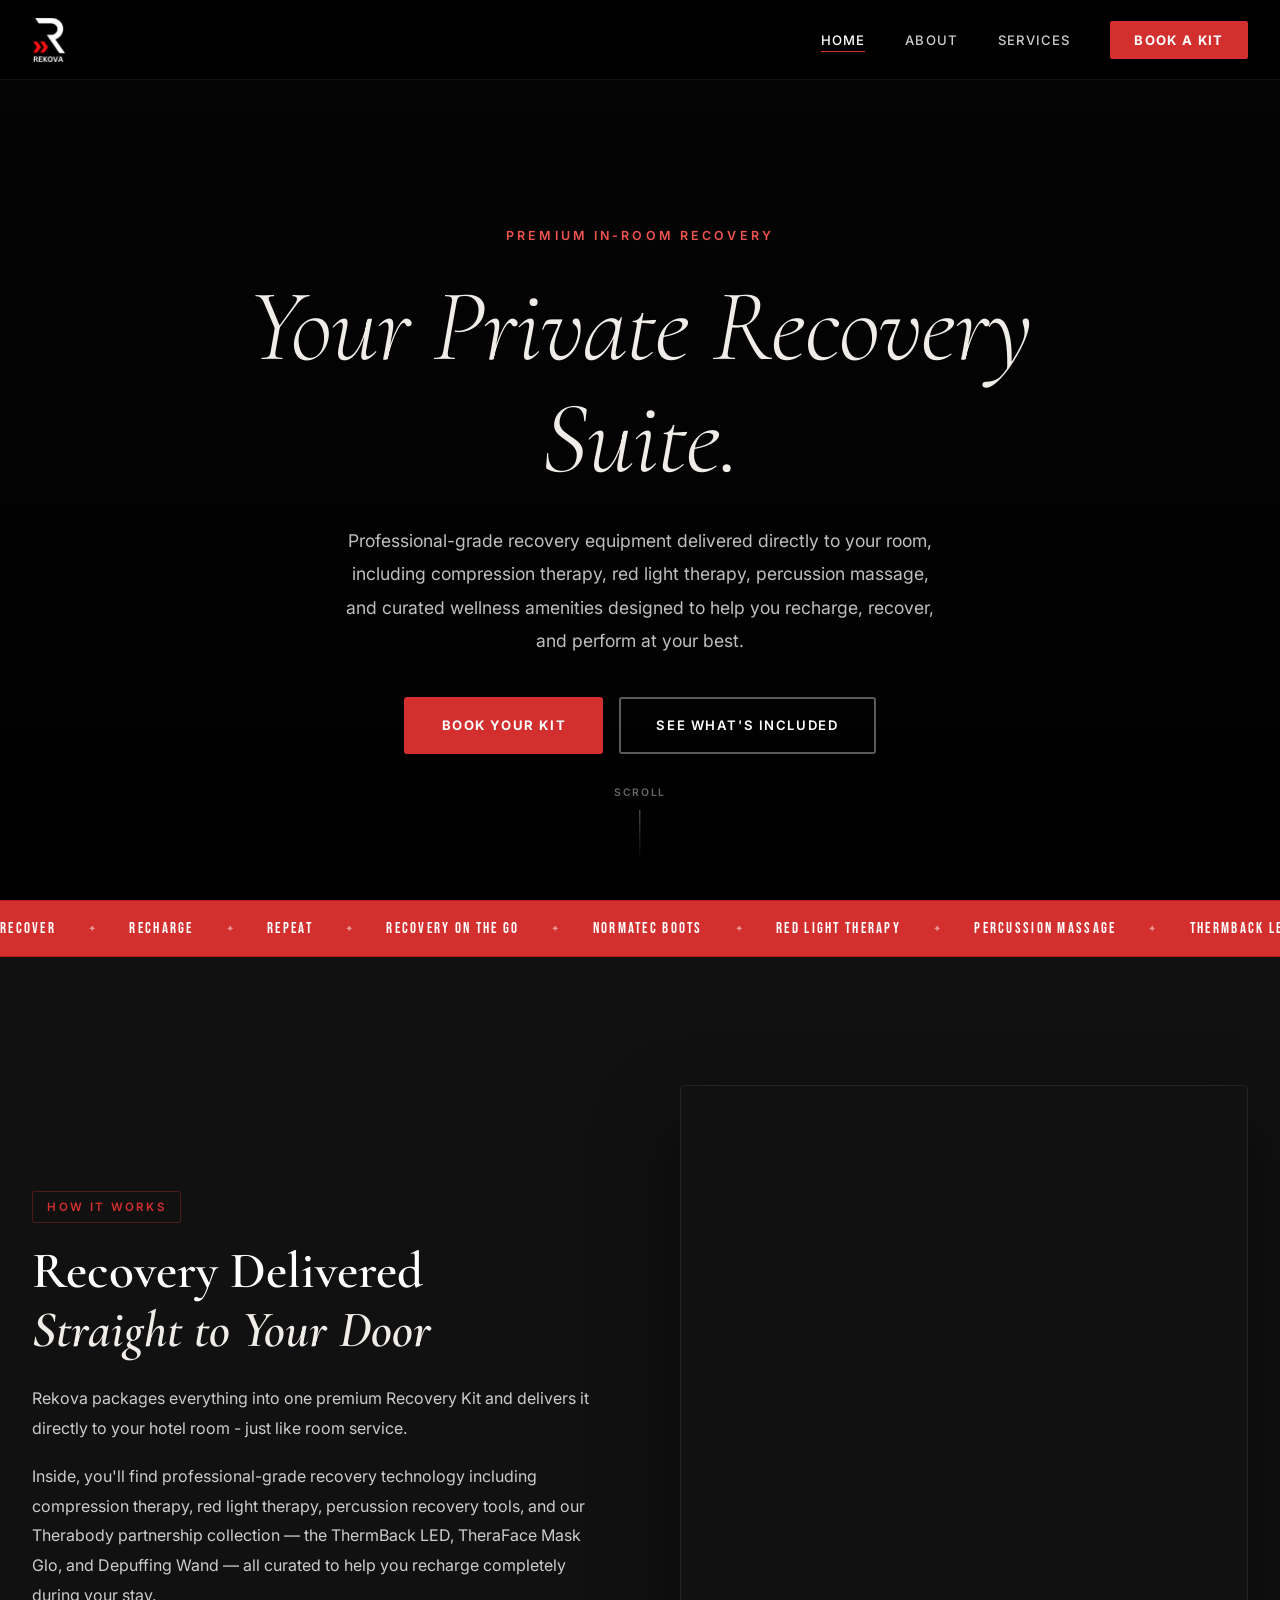
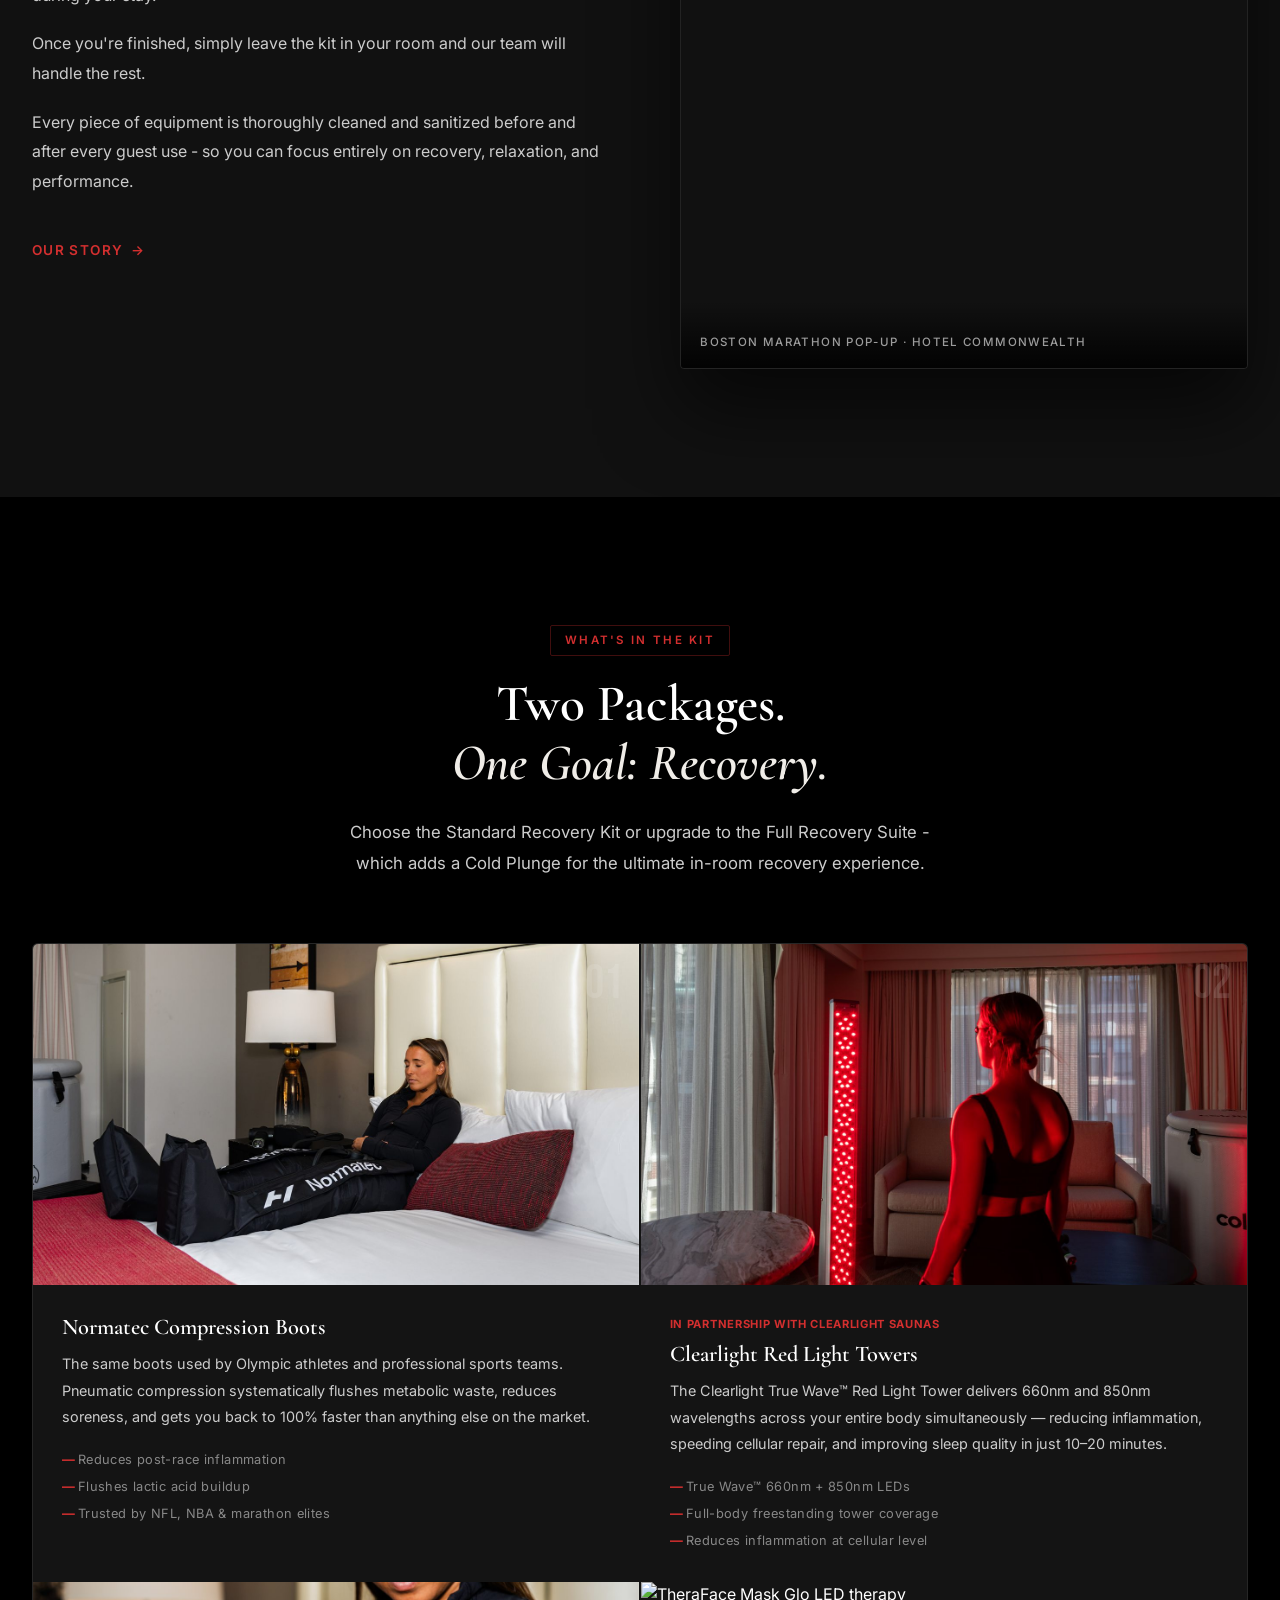
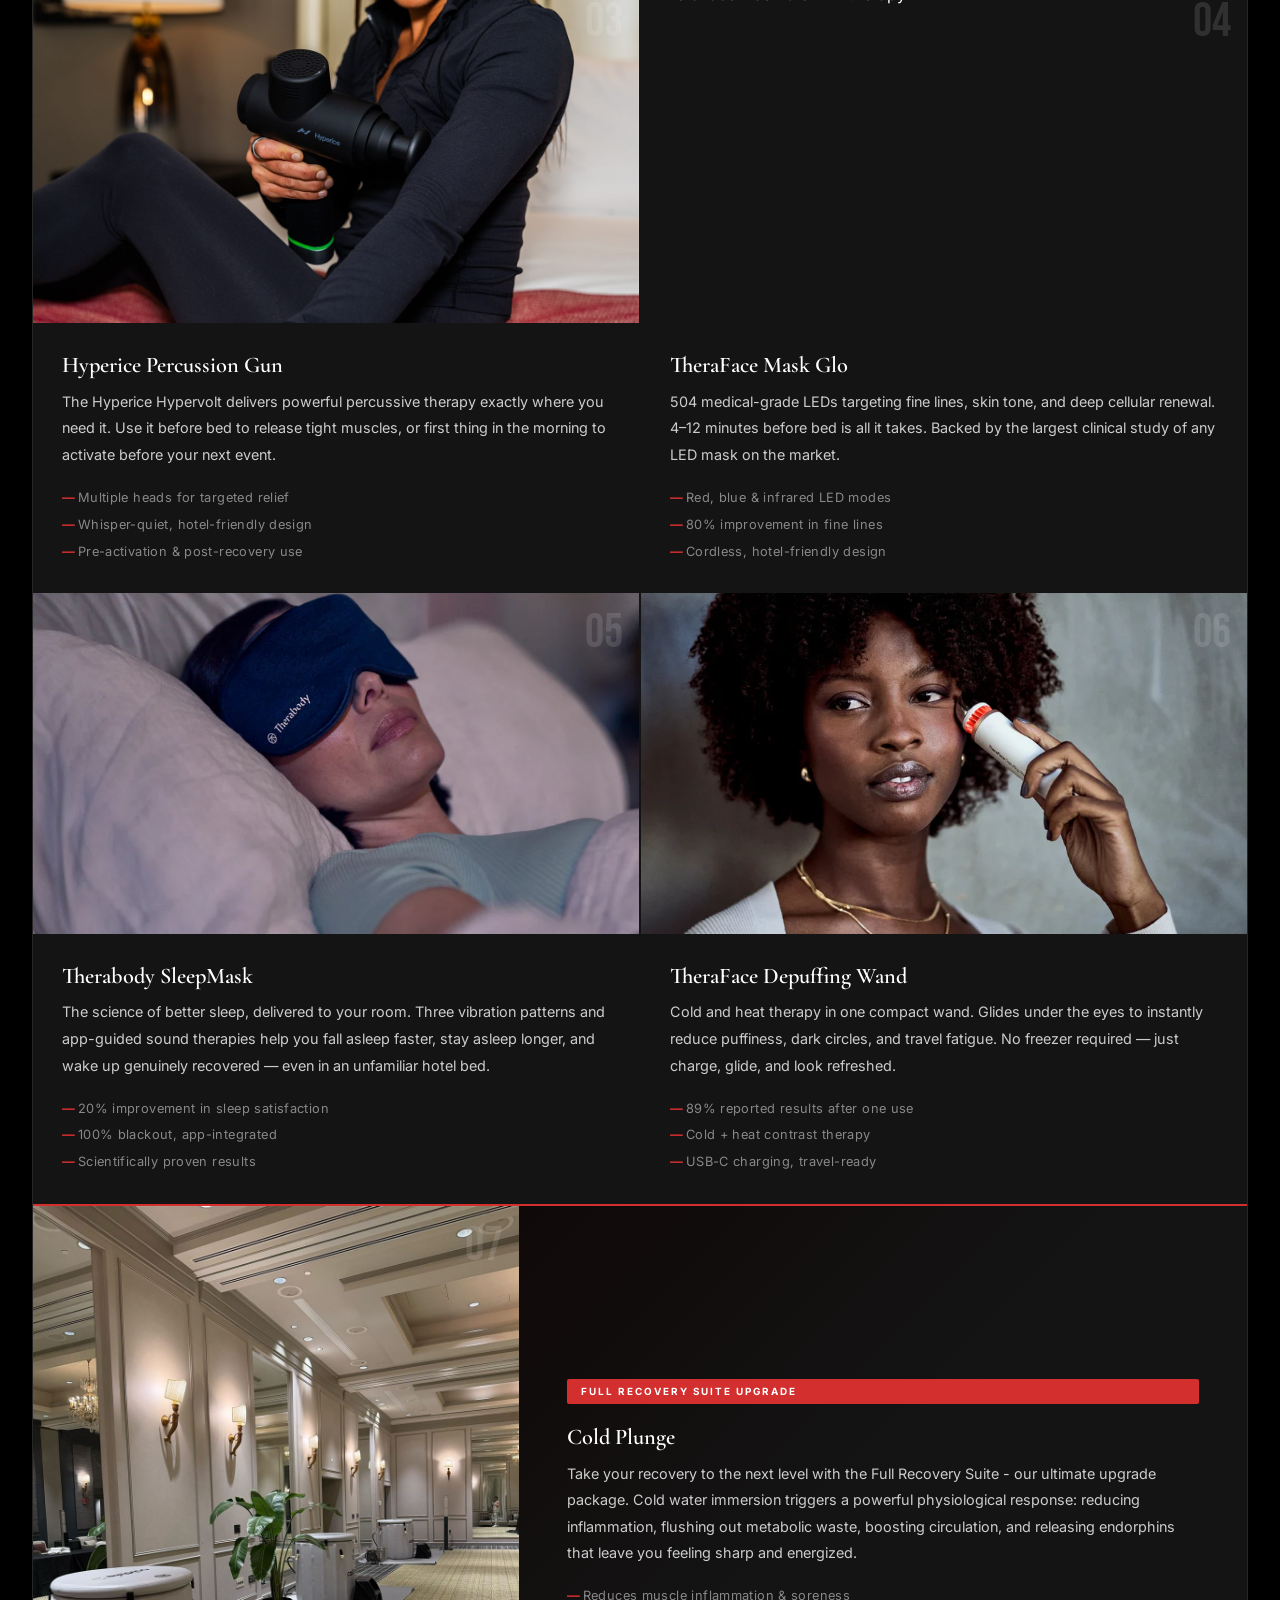
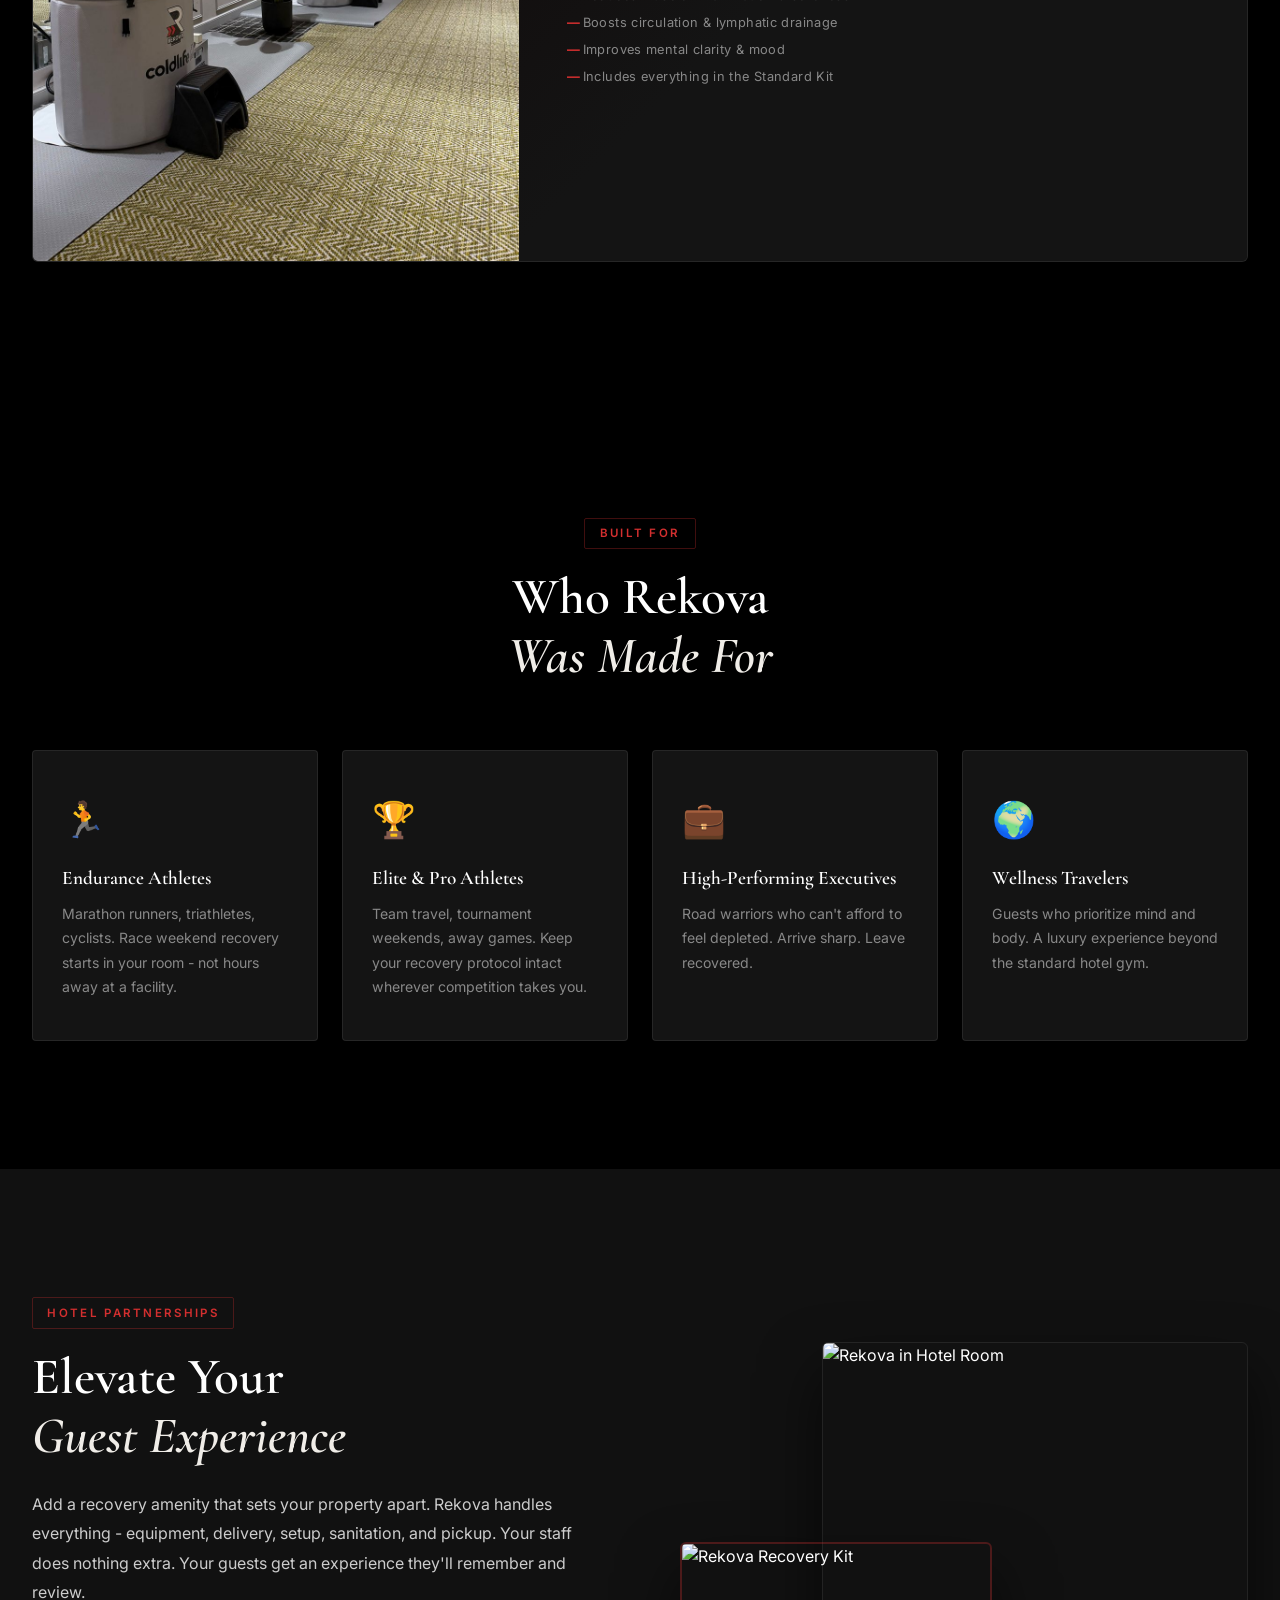
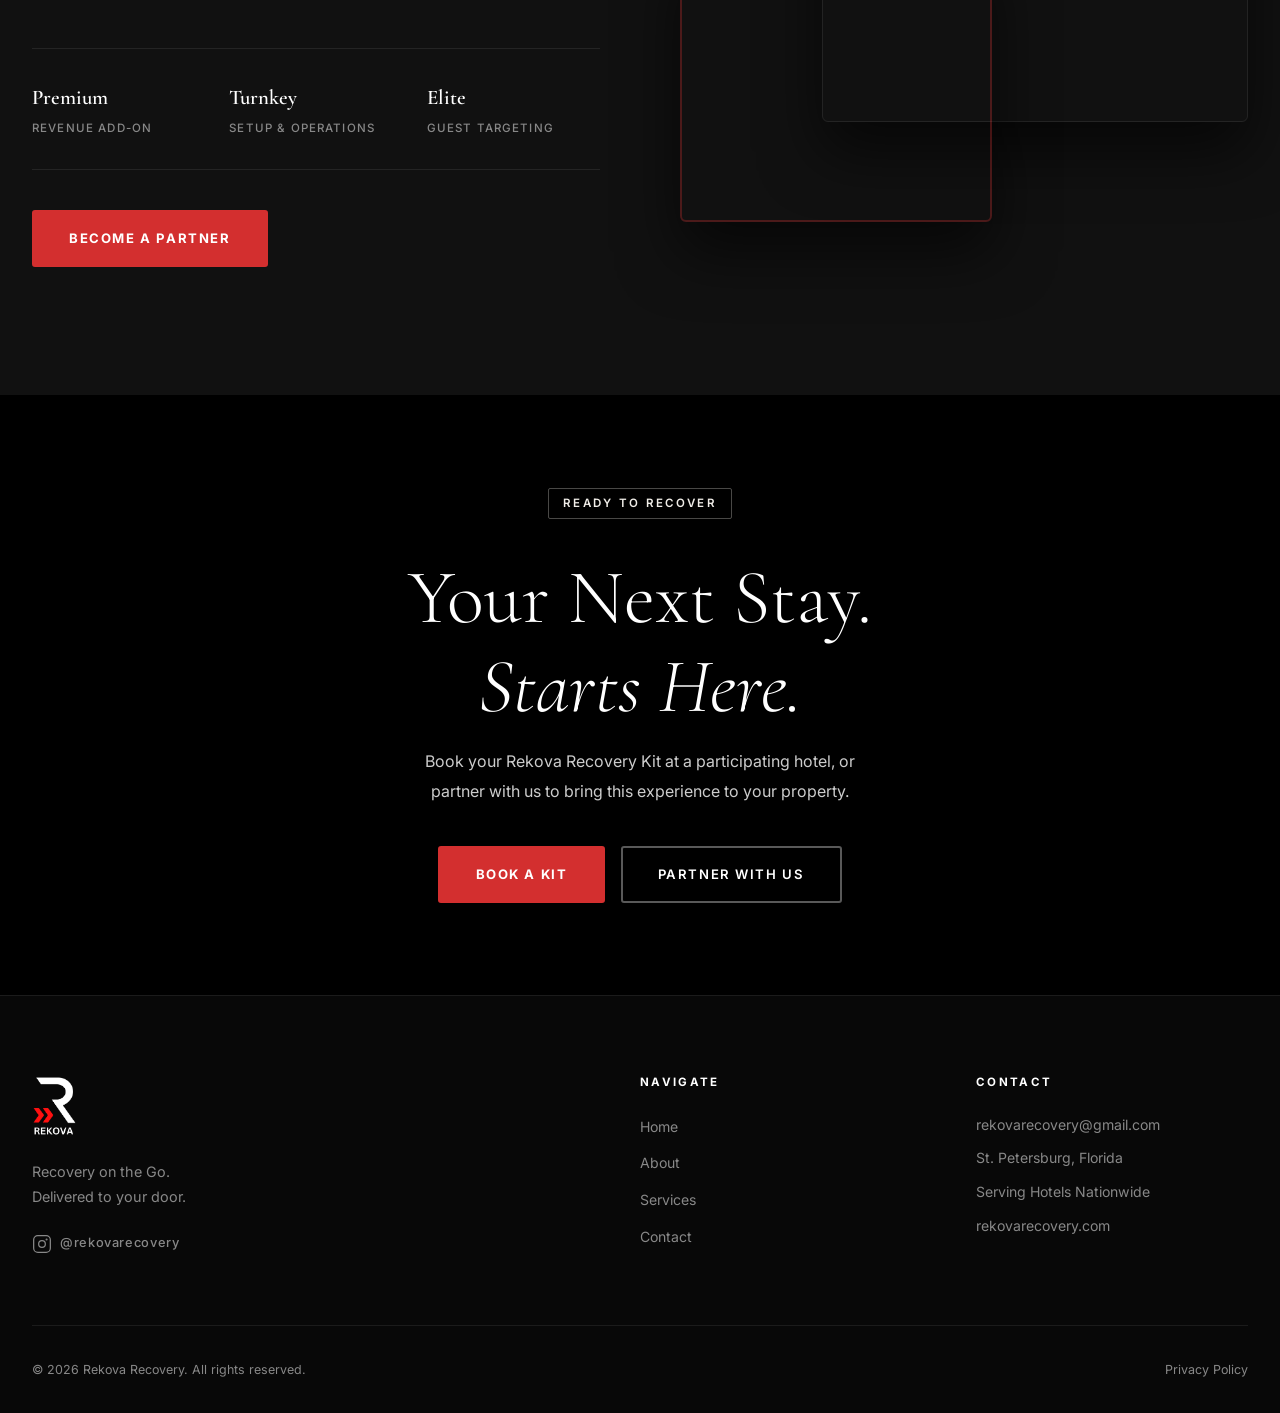
==== index.html @ dbe3b004 "Replace sleep mask with Therabody ThermBack LED across all pages" ====
﻿<!DOCTYPE html>
<html lang="en">
<head>
    <meta charset="UTF-8">
    <meta name="viewport" content="width=device-width, initial-scale=1.0">
    <title>Rekova Recovery - Recovery on the Go</title>
    <link rel="icon" type="image/png" href="rekova-logo.png">
    <meta name="description" content="Rekova Recovery delivers premium in-room recovery kits to hotel guests. Normatec boots, red light therapy, percussion massage guns - brought directly to your room.">
    <link rel="stylesheet" href="styles.css">
    <link rel="preconnect" href="https://fonts.googleapis.com">
    <link rel="preconnect" href="https://fonts.gstatic.com" crossorigin>
    <link href="https://fonts.googleapis.com/css2?family=Cormorant+Garamond:ital,wght@0,300;0,400;0,600;0,700;1,300;1,400&family=Inter:wght@300;400;500;600;700&family=Bebas+Neue&display=swap" rel="stylesheet">
</head>
<body>

    <!-- NAVIGATION -->
    <nav class="navbar" id="navbar">
        <div class="nav-container">
            <a href="index.html" class="nav-logo">
                <img src="rekova-logo.png" class="nav-logo-img" alt="Rekova Recovery">
            </a>
            <ul class="nav-links" id="navLinks">
                <li><a href="index.html" class="active">Home</a></li>
                <li><a href="about.html">About</a></li>
                <li><a href="services.html">Services</a></li>
                <li><a href="contact.html" class="nav-cta">Book a Kit</a></li>
            </ul>
            <button class="hamburger" id="hamburger" aria-label="Menu">
                <span></span><span></span><span></span>
            </button>
        </div>
    </nav>

    <!-- HERO -->
    <section class="hero" id="hero">
        <div class="hero-video-wrap">
            <iframe class="hero-video" src="https://www.youtube.com/embed/gaHAxVatXZs?autoplay=1&mute=1&loop=1&playlist=gaHAxVatXZs&controls=0&rel=0&playsinline=1&modestbranding=1" frameborder="0" allow="autoplay; encrypted-media" allowfullscreen></iframe>
            <div class="hero-overlay"></div>
        </div>
        <div class="hero-content">
            <div class="hero-eyebrow reveal-up">Premium In-Room Recovery</div>
            <h1 class="hero-headline reveal-up delay-1">
                <em>Your Private Recovery Suite.</em>
            </h1>
            <p class="hero-sub reveal-up delay-2">Professional-grade recovery equipment delivered directly to your room, including compression therapy, red light therapy, percussion massage, and curated wellness amenities designed to help you recharge, recover, and perform at your best.</p>
            <div class="hero-actions reveal-up delay-3">
                <a href="contact.html" class="btn-primary">Book Your Kit</a>
                <a href="services.html" class="btn-ghost">See What's Included</a>
            </div>
        </div>
        <div class="hero-scroll-hint">
            <span>Scroll</span>
            <div class="scroll-line"></div>
        </div>
    </section>

    <!-- TICKER -->
    <div class="ticker-wrap">
        <div class="ticker-track">
            <span>RECOVER</span><span class="sep">✦</span>
            <span>RECHARGE</span><span class="sep">✦</span>
            <span>REPEAT</span><span class="sep">✦</span>
            <span>RECOVERY ON THE GO</span><span class="sep">✦</span>
            <span>NORMATEC BOOTS</span><span class="sep">✦</span>
            <span>RED LIGHT THERAPY</span><span class="sep">✦</span>
            <span>PERCUSSION MASSAGE</span><span class="sep">✦</span>
            <span>THERMBACK LED</span><span class="sep">✦</span>
            <span>LED FACE THERAPY</span><span class="sep">✦</span>
            <span>DEPUFFING WAND</span><span class="sep">✦</span>
            <span>DELIVERED TO YOUR ROOM</span><span class="sep">✦</span>
            <span>RECOVER</span><span class="sep">✦</span>
            <span>RECHARGE</span><span class="sep">✦</span>
            <span>REPEAT</span><span class="sep">✦</span>
            <span>RECOVERY ON THE GO</span><span class="sep">✦</span>
            <span>NORMATEC BOOTS</span><span class="sep">✦</span>
            <span>RED LIGHT THERAPY</span><span class="sep">✦</span>
            <span>PERCUSSION MASSAGE</span><span class="sep">✦</span>
            <span>THERMBACK LED</span><span class="sep">✦</span>
            <span>LED FACE THERAPY</span><span class="sep">✦</span>
            <span>DEPUFFING WAND</span><span class="sep">✦</span>
            <span>DELIVERED TO YOUR ROOM</span><span class="sep">✦</span>
        </div>
    </div>

    <!-- THE MODEL -->
    <section class="model-section" id="model">
        <div class="container">
            <div class="model-grid">
                <div class="model-text reveal-left">
                    <span class="label-tag">How It Works</span>
                    <h2 class="section-heading">Recovery Delivered<br><em>Straight to Your Door</em></h2>
                    <p>Rekova packages everything into one premium Recovery Kit and delivers it directly to your hotel room - just like room service.</p>
                    <p>Inside, you'll find professional-grade recovery technology including compression therapy, red light therapy, percussion recovery tools, and our Therabody partnership collection — the ThermBack LED, TheraFace Mask Glo, and Depuffing Wand — all curated to help you recharge completely during your stay.</p>
                    <p>Once you're finished, simply leave the kit in your room and our team will handle the rest.</p>
                    <p>Every piece of equipment is thoroughly cleaned and sanitized before and after every guest use - so you can focus entirely on recovery, relaxation, and performance.</p>
                    <a href="about.html" class="btn-text-link">Our Story <span class="arrow">→</span></a>
                </div>
                <div class="model-visual reveal-right">
                    <div class="model-video-card">
                        <iframe src="https://www.youtube-nocookie.com/embed/WucbrRGIi6o?autoplay=1&mute=1&loop=1&playlist=WucbrRGIi6o&controls=0&rel=0&playsinline=1&modestbranding=1&enablejsapi=1" frameborder="0" allow="autoplay; encrypted-media; fullscreen" allowfullscreen style="width:115%;height:115%;position:absolute;top:-7.5%;left:-7.5%;pointer-events:none;"></iframe>
                        <div class="video-shield"></div>
                        <div class="video-caption">Boston Marathon Pop-Up · Hotel Commonwealth</div>
                    </div>
                </div>
            </div>
        </div>
    </section>

    <!-- KIT SHOWCASE -->
    <section class="kit-section" id="kit">
        <div class="container">
            <div class="section-header reveal-up">
                <span class="label-tag">What's in the Kit</span>
                <h2 class="section-heading">Two Packages.<br><em>One Goal: Recovery.</em></h2>
                <p class="section-sub">Choose the Standard Recovery Kit or upgrade to the Full Recovery Suite - which adds a Cold Plunge for the ultimate in-room recovery experience.</p>
            </div>
            <div class="kit-grid">
                <div class="kit-card reveal-up delay-1">
                    <div class="kit-card-media">
                        <img src="normatec-kit.jpg" alt="Normatec Compression Boots in hotel room">
                        <div class="kit-number">01</div>
                    </div>
                    <div class="kit-card-body">
                        <h3>Normatec Compression Boots</h3>
                        <p>The same boots used by Olympic athletes and professional sports teams. Pneumatic compression systematically flushes metabolic waste, reduces soreness, and gets you back to 100% faster than anything else on the market.</p>
                        <ul class="kit-benefits">
                            <li>Reduces post-race inflammation</li>
                            <li>Flushes lactic acid buildup</li>
                            <li>Trusted by NFL, NBA & marathon elites</li>
                        </ul>
                    </div>
                </div>
                <div class="kit-card reveal-up delay-2">
                    <div class="kit-card-media">
                        <img src="redlight-kit.jpg" alt="Clearlight Red Light Tower full-body therapy">
                        <div class="kit-number">02</div>
                    </div>
                    <div class="kit-card-body">
                        <p style="font-size:0.7rem; font-weight:700; color:var(--red); margin-bottom:0.4rem; letter-spacing:0.06em; text-transform:uppercase;">In partnership with Clearlight Saunas</p>
                        <h3>Clearlight Red Light Towers</h3>
                        <p>The Clearlight True Wave™ Red Light Tower delivers 660nm and 850nm wavelengths across your entire body simultaneously — reducing inflammation, speeding cellular repair, and improving sleep quality in just 10–20 minutes.</p>
                        <ul class="kit-benefits">
                            <li>True Wave™ 660nm + 850nm LEDs</li>
                            <li>Full-body freestanding tower coverage</li>
                            <li>Reduces inflammation at cellular level</li>
                        </ul>
                    </div>
                </div>
                <div class="kit-card reveal-up delay-3">
                    <div class="kit-card-media">
                        <img src="percussion-kit.jpg" alt="Hyperice Percussion Gun in hotel room">
                        <div class="kit-number">03</div>
                    </div>
                    <div class="kit-card-body">
                        <h3>Hyperice Percussion Gun</h3>
                        <p>The Hyperice Hypervolt delivers powerful percussive therapy exactly where you need it. Use it before bed to release tight muscles, or first thing in the morning to activate before your next event.</p>
                        <ul class="kit-benefits">
                            <li>Multiple heads for targeted relief</li>
                            <li>Whisper-quiet, hotel-friendly design</li>
                            <li>Pre-activation & post-recovery use</li>
                        </ul>
                    </div>
                </div>
                <div class="kit-card reveal-up delay-4">
                    <div class="kit-card-media">
                        <img src="https://www.therabody.com/cdn/shop/files/Mask-Glo-PDP-New-Hero-1.webp?v=1761354804" alt="TheraFace Mask Glo LED therapy">
                        <div class="kit-number">04</div>
                    </div>
                    <div class="kit-card-body">
                        <h3>TheraFace Mask Glo</h3>
                        <p>504 medical-grade LEDs targeting fine lines, skin tone, and deep cellular renewal. 4–12 minutes before bed is all it takes. Backed by the largest clinical study of any LED mask on the market.</p>
                        <ul class="kit-benefits">
                            <li>Red, blue & infrared LED modes</li>
                            <li>80% improvement in fine lines</li>
                            <li>Cordless, hotel-friendly design</li>
                        </ul>
                    </div>
                </div>
                <div class="kit-card reveal-up delay-5">
                    <div class="kit-card-media">
                        <img src="sleepmask-kit.jpg" alt="Therabody SleepMask for hotel room recovery">
                        <div class="kit-number">05</div>
                    </div>
                    <div class="kit-card-body">
                        <h3>Therabody SleepMask</h3>
                        <p>The science of better sleep, delivered to your room. Three vibration patterns and app-guided sound therapies help you fall asleep faster, stay asleep longer, and wake up genuinely recovered — even in an unfamiliar hotel bed.</p>
                        <ul class="kit-benefits">
                            <li>20% improvement in sleep satisfaction</li>
                            <li>100% blackout, app-integrated</li>
                            <li>Scientifically proven results</li>
                        </ul>
                    </div>
                </div>
                <div class="kit-card reveal-up delay-6">
                    <div class="kit-card-media">
                        <img src="depuffing-wand-kit.jpg" alt="TheraFace Depuffing Wand facial recovery">
                        <div class="kit-number">06</div>
                    </div>
                    <div class="kit-card-body">
                        <h3>TheraFace Depuffing Wand</h3>
                        <p>Cold and heat therapy in one compact wand. Glides under the eyes to instantly reduce puffiness, dark circles, and travel fatigue. No freezer required — just charge, glide, and look refreshed.</p>
                        <ul class="kit-benefits">
                            <li>89% reported results after one use</li>
                            <li>Cold + heat contrast therapy</li>
                            <li>USB-C charging, travel-ready</li>
                        </ul>
                    </div>
                </div>
                <div class="kit-card kit-card-upgrade reveal-up delay-5">
                    <div class="kit-card-media">
                        <img src="coldplunge-kit.jpg" alt="Cold Plunge - Full Recovery Suite">
                        <div class="kit-number">07</div>
                    </div>
                    <div class="kit-card-body">
                        <span class="upgrade-badge">Full Recovery Suite Upgrade</span>
                        <h3>Cold Plunge</h3>
                        <p>Take your recovery to the next level with the Full Recovery Suite - our ultimate upgrade package. Cold water immersion triggers a powerful physiological response: reducing inflammation, flushing out metabolic waste, boosting circulation, and releasing endorphins that leave you feeling sharp and energized.</p>
                        <ul class="kit-benefits">
                            <li>Reduces muscle inflammation & soreness</li>
                            <li>Boosts circulation & lymphatic drainage</li>
                            <li>Improves mental clarity & mood</li>
                            <li>Includes everything in the Standard Kit</li>
                        </ul>
                    </div>
                </div>
            </div>
        </div>
    </section>

    <!-- VIDEO GALLERY -->

    <!-- WHO IT'S FOR -->
    <section class="for-section" id="who">
        <div class="container">
            <div class="section-header reveal-up">
                <span class="label-tag">Built For</span>
                <h2 class="section-heading">Who Rekova<br><em>Was Made For</em></h2>
            </div>
            <div class="for-grid">
                <div class="for-card reveal-up delay-1">
                    <div class="for-icon">🏃</div>
                    <h3>Endurance Athletes</h3>
                    <p>Marathon runners, triathletes, cyclists. Race weekend recovery starts in your room - not hours away at a facility.</p>
                </div>
                <div class="for-card reveal-up delay-2">
                    <div class="for-icon">🏆</div>
                    <h3>Elite & Pro Athletes</h3>
                    <p>Team travel, tournament weekends, away games. Keep your recovery protocol intact wherever competition takes you.</p>
                </div>
                <div class="for-card reveal-up delay-3">
                    <div class="for-icon">💼</div>
                    <h3>High-Performing Executives</h3>
                    <p>Road warriors who can't afford to feel depleted. Arrive sharp. Leave recovered.</p>
                </div>
                <div class="for-card reveal-up delay-4">
                    <div class="for-icon">🌍</div>
                    <h3>Wellness Travelers</h3>
                    <p>Guests who prioritize mind and body. A luxury experience beyond the standard hotel gym.</p>
                </div>
            </div>
        </div>
    </section>

    <!-- HOTEL PARTNERS -->
    <section class="partners-section" id="partners">
        <div class="container">
            <div class="partners-grid">
                <div class="partners-text reveal-left">
                    <span class="label-tag">Hotel Partnerships</span>
                    <h2 class="section-heading">Elevate Your<br><em>Guest Experience</em></h2>
                    <p>Add a recovery amenity that sets your property apart. Rekova handles everything - equipment, delivery, setup, sanitation, and pickup. Your staff does nothing extra. Your guests get an experience they'll remember and review.</p>
                    <div class="partners-stats">
                        <div class="stat">
                            <div class="stat-num">Premium</div>
                            <div class="stat-label">Revenue Add-On</div>
                        </div>
                        <div class="stat">
                            <div class="stat-num">Turnkey</div>
                            <div class="stat-label">Setup & Operations</div>
                        </div>
                        <div class="stat">
                            <div class="stat-num">Elite</div>
                            <div class="stat-label">Guest Targeting</div>
                        </div>
                    </div>
                    <a href="contact.html" class="btn-primary">Become a Partner</a>
                </div>
                <div class="partners-visual reveal-right">
                    <div class="partners-card-stack">
                        <div class="pcard pcard-1">
                            <img src="https://images.squarespace-cdn.com/content/v1/690ba2da541e42210e3cf8c2/78cd6b50-d72e-4d36-a846-2b909293ada0/Rekova+Image+1.png?format=1000w" alt="Rekova in Hotel Room">
                        </div>
                        <div class="pcard pcard-2">
                            <img src="https://images.squarespace-cdn.com/content/v1/690ba2da541e42210e3cf8c2/9a4e923a-598b-4b98-8508-06c8257b4411/Rekova+Image+2.png?format=1000w" alt="Rekova Recovery Kit">
                        </div>
                    </div>
                </div>
            </div>
        </div>
    </section>

    <!-- CTA BANNER -->
    <section class="cta-banner">
        <div class="cta-banner-bg">
            <video autoplay muted loop playsinline>
                <source src="https://www.dropbox.com/scl/fo/zeqm6h3nbw68mydltno86/AMHrOJwjPUQqAT8BD1z-XbQ/C6688.mp4?rlkey=o3unb8i4445abhto17nf75iji&raw=1" type="video/mp4">
            </video>
            <div class="cta-banner-overlay"></div>
        </div>
        <div class="cta-banner-content reveal-up">
            <span class="label-tag label-light">Ready to Recover</span>
            <h2>Your Next Stay.<br><em>Starts Here.</em></h2>
            <p>Book your Rekova Recovery Kit at a participating hotel, or partner with us to bring this experience to your property.</p>
            <div class="cta-banner-actions">
                <a href="contact.html" class="btn-primary">Book a Kit</a>
                <a href="contact.html" class="btn-ghost">Partner With Us</a>
            </div>
        </div>
    </section>

    <!-- FOOTER -->
    <footer class="footer">
        <div class="container">
            <div class="footer-grid">
                <div class="footer-brand">
                    <div class="footer-logo">
                        <img src="rekova-logo.png" class="footer-logo-img" alt="Rekova Recovery">
                    </div>
                    <p class="footer-tagline">Recovery on the Go.<br>Delivered to your door.</p>
                    <a href="https://www.instagram.com/rekovarecovery" target="_blank" rel="noopener" class="footer-ig">
                        <svg viewBox="0 0 24 24" fill="none" stroke="currentColor" stroke-width="1.5" width="20" height="20"><rect x="2" y="2" width="20" height="20" rx="5"/><circle cx="12" cy="12" r="4"/><circle cx="17.5" cy="6.5" r="0.5" fill="currentColor"/></svg>
                        @rekovarecovery
                    </a>
                </div>
                <div class="footer-nav">
                    <h4>Navigate</h4>
                    <ul>
                        <li><a href="index.html">Home</a></li>
                        <li><a href="about.html">About</a></li>
                        <li><a href="services.html">Services</a></li>
                        <li><a href="contact.html">Contact</a></li>
                    </ul>
                </div>
                <div class="footer-contact">
                    <h4>Contact</h4>
                    <ul>
                        <li><a href="mailto:rekovarecovery@gmail.com">rekovarecovery@gmail.com</a></li>
                        <li>St. Petersburg, Florida</li>
                        <li>Serving Hotels Nationwide</li>
                        <li><a href="https://www.rekovarecovery.com" target="_blank">rekovarecovery.com</a></li>
                    </ul>
                </div>
            </div>
            <div class="footer-bottom">
                <p>&copy; 2026 Rekova Recovery. All rights reserved.</p>
                <p><a href="#">Privacy Policy</a></p>
            </div>
        </div>
    </footer>

    <script src="script.js"></script>
</body>
</html>
---- styles.css ----
﻿/* ============================================
   REKOVA RECOVERY — MASTER STYLESHEET
   Black & Red | Cormorant Garamond + Inter
   ============================================ */

*, *::before, *::after { margin: 0; padding: 0; box-sizing: border-box; }

html { scroll-behavior: smooth; font-size: 16px; }

:root {
    --black:       #000000;
    --black-deep:  #080808;
    --black-mid:   #111111;
    --black-soft:  #1a1a1a;
    --black-card:  #141414;
    --red:         #D32F2F;
    --red-dark:    #B71C1C;
    --red-light:   #ef5350;
    --white:       #ffffff;
    --off-white:   #f0ede8;
    --gray:        #888888;
    --gray-light:  #cccccc;
    --border:      rgba(255,255,255,0.08);
    --border-red:  rgba(211,47,47,0.3);

    --font-display: 'Cormorant Garamond', serif;
    --font-body:    'Inter', sans-serif;
    --font-caps:    'Bebas Neue', sans-serif;

    --ease: cubic-bezier(0.4, 0, 0.2, 1);
    --ease-out: cubic-bezier(0, 0, 0.2, 1);
    --transition: all 0.35s var(--ease);

    --max-width: 1280px;
    --nav-h: 80px;
}

body {
    font-family: var(--font-body);
    background: var(--black);
    color: var(--white);
    overflow-x: hidden;
    line-height: 1.6;
}

/* ============ SCROLL ANIMATIONS ============ */
.reveal-up, .reveal-left, .reveal-right {
    opacity: 0;
    transform: translateY(40px);
    transition: opacity 0.8s var(--ease-out), transform 0.8s var(--ease-out);
}
.reveal-left { transform: translateX(-40px); }
.reveal-right { transform: translateX(40px); }
.delay-1 { transition-delay: 0.15s !important; }
.delay-2 { transition-delay: 0.30s !important; }
.delay-3 { transition-delay: 0.45s !important; }
.delay-4 { transition-delay: 0.60s !important; }
.revealed { opacity: 1 !important; transform: none !important; }

/* ============ TYPOGRAPHY ============ */
h1, h2, h3, h4 { font-family: var(--font-display); font-weight: 600; line-height: 1.15; }
h1 { font-size: clamp(2.8rem, 7vw, 6rem); }
h2 { font-size: clamp(2rem, 4vw, 3.8rem); }
h3 { font-size: clamp(1.2rem, 2vw, 1.6rem); }
p  { font-size: 1rem; line-height: 1.85; color: var(--gray-light); }

em { font-style: italic; color: var(--white); }

.section-heading { color: var(--white); margin-bottom: 1.5rem; }
.section-heading em { color: var(--off-white); }

.label-tag {
    display: inline-block;
    font-family: var(--font-body);
    font-size: 0.72rem;
    font-weight: 600;
    letter-spacing: 0.2em;
    text-transform: uppercase;
    color: var(--red);
    border: 1px solid var(--border-red);
    padding: 0.35rem 0.9rem;
    margin-bottom: 1.2rem;
    border-radius: 2px;
}
.label-light { color: var(--off-white); border-color: rgba(240,237,232,0.3); }

.section-sub { font-size: 1.05rem; color: var(--gray-light); max-width: 600px; margin: 1rem auto 0; }

/* ============ LAYOUT ============ */
.container {
    max-width: var(--max-width);
    margin: 0 auto;
    padding: 0 2rem;
}
.section-header {
    text-align: center;
    margin-bottom: 4rem;
}

/* ============ BUTTONS ============ */
.btn-primary {
    display: inline-block;
    background: var(--red);
    color: var(--white);
    font-family: var(--font-body);
    font-size: 0.82rem;
    font-weight: 700;
    letter-spacing: 0.12em;
    text-transform: uppercase;
    text-decoration: none;
    padding: 1rem 2.2rem;
    border: 2px solid var(--red);
    border-radius: 3px;
    transition: var(--transition);
    cursor: pointer;
}
.btn-primary:hover {
    background: var(--red-dark);
    border-color: var(--red-dark);
    transform: translateY(-3px);
    box-shadow: 0 20px 50px rgba(211,47,47,0.45);
}
.btn-ghost {
    display: inline-block;
    background: transparent;
    color: var(--white);
    font-family: var(--font-body);
    font-size: 0.82rem;
    font-weight: 600;
    letter-spacing: 0.12em;
    text-transform: uppercase;
    text-decoration: none;
    padding: 1rem 2.2rem;
    border: 2px solid rgba(255,255,255,0.35);
    border-radius: 3px;
    transition: var(--transition);
    cursor: pointer;
}
.btn-ghost:hover {
    border-color: var(--white);
    background: rgba(255,255,255,0.06);
    transform: translateY(-3px);
}
.btn-text-link {
    display: inline-flex;
    align-items: center;
    gap: 0.5rem;
    color: var(--red);
    font-family: var(--font-body);
    font-size: 0.85rem;
    font-weight: 600;
    letter-spacing: 0.1em;
    text-transform: uppercase;
    text-decoration: none;
    transition: var(--transition);
    margin-top: 1.5rem;
}
.btn-text-link:hover { gap: 1rem; color: var(--red-light); }
.btn-text-link .arrow { transition: var(--transition); }

/* ============ NAVBAR ============ */
.navbar {
    position: fixed;
    top: 0; left: 0; width: 100%;
    z-index: 1000;
    height: var(--nav-h);
    background: rgba(0,0,0,0.92);
    backdrop-filter: blur(12px);
    border-bottom: 1px solid var(--border);
    transition: var(--transition);
}
.navbar.scrolled {
    background: rgba(0,0,0,0.98);
    box-shadow: 0 4px 30px rgba(0,0,0,0.6);
}
.nav-container {
    max-width: var(--max-width);
    margin: 0 auto;
    padding: 0 2rem;
    height: 100%;
    display: flex;
    align-items: center;
    justify-content: space-between;
}
.nav-logo {
    display: flex;
    align-items: center;
    gap: 0.8rem;
    text-decoration: none;
}
.logo-mark { width: 42px; height: 50px; flex-shrink: 0; }
.nav-logo-img { height: 46px; width: auto; display: block; }
.footer-logo-img { height: 60px; width: auto; display: block; }
.logo-svg-icon { width: 100%; height: 100%; }
.logo-text-group { display: flex; flex-direction: column; line-height: 1.1; }
.logo-name {
    font-family: var(--font-caps);
    font-size: 1.5rem;
    color: var(--white);
    letter-spacing: 0.08em;
}
.logo-sub {
    font-family: var(--font-body);
    font-size: 0.6rem;
    font-weight: 500;
    letter-spacing: 0.2em;
    color: var(--red);
    text-transform: uppercase;
}
.nav-links {
    display: flex;
    list-style: none;
    align-items: center;
    gap: 2.5rem;
}
.nav-links a {
    text-decoration: none;
    color: var(--gray-light);
    font-size: 0.82rem;
    font-weight: 500;
    letter-spacing: 0.08em;
    text-transform: uppercase;
    transition: color 0.25s;
    position: relative;
    padding-bottom: 4px;
}
.nav-links a::after {
    content: '';
    position: absolute;
    bottom: 0; left: 0;
    width: 0; height: 1px;
    background: var(--red);
    transition: width 0.3s var(--ease);
}
.nav-links a:hover, .nav-links a.active { color: var(--white); }
.nav-links a:hover::after, .nav-links a.active::after { width: 100%; }
.nav-cta {
    background: var(--red) !important;
    color: var(--white) !important;
    padding: 0.55rem 1.4rem !important;
    border-radius: 3px;
    border: 2px solid var(--red) !important;
    letter-spacing: 0.1em !important;
    font-weight: 700 !important;
}
.nav-cta::after { display: none !important; }
.nav-cta:hover { background: var(--red-dark) !important; border-color: var(--red-dark) !important; }
.hamburger {
    display: none;
    flex-direction: column;
    gap: 5px;
    background: none;
    border: none;
    cursor: pointer;
    padding: 4px;
}
.hamburger span {
    display: block;
    width: 24px; height: 2px;
    background: var(--white);
    transition: var(--transition);
}
.hamburger.open span:nth-child(1) { transform: translateY(7px) rotate(45deg); }
.hamburger.open span:nth-child(2) { opacity: 0; }
.hamburger.open span:nth-child(3) { transform: translateY(-7px) rotate(-45deg); }

/* ============ HERO ============ */
.hero {
    position: relative;
    min-height: 100vh;
    display: flex;
    align-items: center;
    justify-content: center;
    overflow: hidden;
    background: var(--black-deep);
}
.hero-video-wrap {
    position: absolute;
    inset: 0;
    overflow: hidden;
}
.hero-video {
    width: 100%; height: 100%;
    object-fit: cover;
    object-position: center;
}
/* YouTube iframe cover */
iframe.hero-video {
    position: absolute;
    top: 50%;
    left: 50%;
    width: 200vh;
    height: 115vh;
    min-width: 115%;
    min-height: 60vw;
    transform: translate(-50%, -50%);
    pointer-events: none;
}
.hero-overlay {
    position: absolute;
    inset: 0;
    background: linear-gradient(
        180deg,
        rgba(0,0,0,0.3) 0%,
        rgba(0,0,0,0.55) 40%,
        rgba(0,0,0,0.75) 80%,
        rgba(0,0,0,0.95) 100%
    );
    z-index: 1;
}
.hero-content {
    position: relative;
    z-index: 2;
    text-align: center;
    max-width: 900px;
    padding: 0 2rem;
    margin-top: var(--nav-h);
}
.hero-eyebrow {
    font-family: var(--font-body);
    font-size: 0.78rem;
    font-weight: 600;
    letter-spacing: 0.25em;
    text-transform: uppercase;
    color: var(--red-light);
    margin-bottom: 1.5rem;
    display: block;
}
.hero-headline {
    font-size: clamp(3rem, 8vw, 7rem);
    font-weight: 300;
    color: var(--white);
    line-height: 1.1;
    margin-bottom: 1.8rem;
    letter-spacing: -0.01em;
}
.hero-headline em { font-style: italic; font-weight: 300; color: var(--off-white); }
.hero-sub {
    font-size: 1.1rem;
    color: rgba(255,255,255,0.75);
    max-width: 600px;
    margin: 0 auto 2.5rem;
    line-height: 1.9;
}
.hero-actions {
    display: flex;
    gap: 1rem;
    justify-content: center;
    flex-wrap: wrap;
}
.hero-scroll-hint {
    position: absolute;
    bottom: 2.5rem;
    left: 50%;
    transform: translateX(-50%);
    z-index: 2;
    display: flex;
    flex-direction: column;
    align-items: center;
    gap: 0.5rem;
    color: rgba(255,255,255,0.4);
    font-size: 0.65rem;
    font-weight: 600;
    letter-spacing: 0.15em;
    text-transform: uppercase;
}
.scroll-line {
    width: 1px;
    height: 50px;
    background: linear-gradient(to bottom, rgba(255,255,255,0.4), transparent);
    animation: scrollPulse 1.8s ease-in-out infinite;
}
@keyframes scrollPulse {
    0%, 100% { opacity: 0.4; }
    50% { opacity: 1; }
}

/* ============ TICKER ============ */
.ticker-wrap {
    background: var(--red);
    overflow: hidden;
    white-space: nowrap;
    padding: 0.9rem 0;
    border-top: 1px solid var(--red-dark);
    border-bottom: 1px solid var(--red-dark);
}
.ticker-track {
    display: inline-flex;
    align-items: center;
    gap: 2rem;
    animation: ticker 30s linear infinite;
}
.ticker-track span {
    font-family: var(--font-caps);
    font-size: 0.95rem;
    letter-spacing: 0.15em;
    color: var(--white);
    white-space: nowrap;
}
.ticker-track .sep { color: rgba(255,255,255,0.5); font-size: 0.6rem; }
@keyframes ticker {
    from { transform: translateX(0); }
    to   { transform: translateX(-50%); }
}

/* ============ MODEL SECTION ============ */
.model-section {
    padding: 8rem 0;
    background: var(--black-mid);
}
.model-grid {
    display: grid;
    grid-template-columns: 1fr 1fr;
    gap: 5rem;
    align-items: center;
}
.model-text p { margin-bottom: 1.2rem; }
.model-text strong { color: var(--white); font-weight: 600; }
.model-video-card {
    position: relative;
    border-radius: 4px;
    overflow: hidden;
    aspect-ratio: 9/14;
    border: 1px solid var(--border);
    box-shadow: 0 40px 80px rgba(0,0,0,0.6);
}
.model-video-card video {
    width: 100%; height: 100%;
    object-fit: cover;
}
.video-caption {
    position: absolute;
    bottom: 0; left: 0; right: 0;
    background: linear-gradient(transparent, rgba(0,0,0,0.85));
    padding: 2rem 1.2rem 1rem;
    font-size: 0.72rem;
    font-weight: 500;
    letter-spacing: 0.12em;
    text-transform: uppercase;
    color: rgba(255,255,255,0.6);
}

/* ============ KIT SECTION ============ */
.kit-section {
    padding: 8rem 0;
    background: var(--black);
}
.kit-grid {
    display: grid;
    grid-template-columns: repeat(2, 1fr);
    gap: 2px;
    background: var(--border);
    border: 1px solid var(--border);
    border-radius: 6px;
    overflow: hidden;
}
.kit-card {
    background: var(--black-card);
    display: flex;
    flex-direction: column;
    transition: var(--transition);
}
.kit-card:hover { background: #1c1c1c; }
.kit-card-media {
    position: relative;
    aspect-ratio: 16/9;
    overflow: hidden;
}
.kit-card-media img,
.kit-card-media video {
    width: 100%; height: 100%;
    object-fit: cover;
    transition: transform 0.6s var(--ease);
}
.kit-card:hover .kit-card-media img,
.kit-card:hover .kit-card-media video { transform: scale(1.04); }
.kit-number {
    position: absolute;
    top: 1rem; right: 1rem;
    font-family: var(--font-caps);
    font-size: 3rem;
    color: rgba(255,255,255,0.12);
    line-height: 1;
    pointer-events: none;
}
.kit-card-body { padding: 1.8rem; }
.kit-card-body h3 {
    font-family: var(--font-display);
    font-size: 1.4rem;
    font-weight: 600;
    color: var(--white);
    margin-bottom: 0.7rem;
}
.kit-card-body p { font-size: 0.9rem; margin-bottom: 1.2rem; color: var(--gray-light); }
.kit-benefits {
    list-style: none;
    display: flex;
    flex-direction: column;
    gap: 0.4rem;
}
.kit-benefits li {
    font-size: 0.8rem;
    color: var(--gray);
    padding-left: 1rem;
    position: relative;
    letter-spacing: 0.03em;
}
.kit-benefits li::before {
    content: '—';
    position: absolute;
    left: 0;
    color: var(--red);
    font-weight: 700;
}
.kit-card-gift .kit-card-media { background: var(--black-soft); }
.kit-card-upgrade {
    grid-column: 1 / -1;
    flex-direction: row;
    align-items: stretch;
    border-top: 2px solid var(--red);
    background: linear-gradient(135deg, #0d0000 0%, var(--black-card) 60%);
}
.kit-card-upgrade:hover { background: linear-gradient(135deg, #180000 0%, #1c1c1c 60%); }
.kit-card-upgrade .kit-card-media {
    width: 40%;
    flex-shrink: 0;
    aspect-ratio: unset;
    min-height: 320px;
}
.kit-card-upgrade .kit-card-body {
    padding: 3rem;
    display: flex;
    flex-direction: column;
    justify-content: center;
}
@media (max-width: 768px) {
    .kit-card-upgrade { flex-direction: column; }
    .kit-card-upgrade .kit-card-media { width: 100%; aspect-ratio: 16/9; min-height: unset; }
}
.upgrade-badge {
    display: inline-block;
    background: var(--red);
    color: var(--white);
    font-size: 0.62rem;
    font-weight: 700;
    letter-spacing: 0.2em;
    text-transform: uppercase;
    padding: 0.3rem 0.9rem;
    border-radius: 2px;
    margin-bottom: 1.2rem;
}
.kit-gift-media {
    display: flex;
    align-items: center;
    justify-content: center;
    background: radial-gradient(ellipse at center, #1a0a0a 0%, var(--black) 70%) !important;
}
.gift-visual {
    display: flex;
    align-items: center;
    justify-content: center;
    position: relative;
    width: 100px; height: 100px;
}
.gift-icon { font-size: 3.5rem; position: relative; z-index: 2; animation: giftFloat 3s ease-in-out infinite; }
@keyframes giftFloat {
    0%, 100% { transform: translateY(0); }
    50% { transform: translateY(-10px); }
}
.gift-pulse {
    position: absolute;
    width: 90px; height: 90px;
    border: 2px solid var(--red);
    border-radius: 50%;
    animation: giftPulse 2s ease-out infinite;
    opacity: 0;
}
@keyframes giftPulse {
    0% { transform: scale(0.8); opacity: 0.6; }
    100% { transform: scale(1.8); opacity: 0; }
}

/* ============ GALLERY REEL ============ */
.gallery-section {
    padding: 8rem 0 4rem;
    background: var(--black-mid);
}
.gallery-reel {
    position: relative;
    margin-top: 3rem;
    overflow: hidden;
}
.reel-track {
    display: flex;
    gap: 1rem;
    overflow-x: auto;
    scroll-snap-type: x mandatory;
    scroll-behavior: smooth;
    padding: 0 2rem 1.5rem;
    -webkit-overflow-scrolling: touch;
    scrollbar-width: none;
}
.reel-track::-webkit-scrollbar { display: none; }
.reel-item {
    flex: 0 0 320px;
    aspect-ratio: 9/16;
    border-radius: 4px;
    overflow: hidden;
    scroll-snap-align: start;
    border: 1px solid var(--border);
    background: var(--black-card);
    position: relative;
}
.reel-item video {
    width: 100%; height: 100%;
    object-fit: cover;
    display: block;
}
.reel-btn {
    position: absolute;
    top: 50%;
    transform: translateY(-50%);
    background: rgba(0,0,0,0.7);
    border: 1px solid var(--border);
    color: var(--white);
    width: 48px; height: 48px;
    border-radius: 50%;
    font-size: 1.2rem;
    cursor: pointer;
    transition: var(--transition);
    z-index: 10;
    display: flex;
    align-items: center;
    justify-content: center;
    backdrop-filter: blur(4px);
}
.reel-btn:hover { background: var(--red); border-color: var(--red); }
.reel-prev { left: 1rem; }
.reel-next { right: 1rem; }

/* ============ FOR SECTION ============ */
.for-section {
    padding: 8rem 0;
    background: var(--black);
}
.for-grid {
    display: grid;
    grid-template-columns: repeat(4, 1fr);
    gap: 1.5rem;
}
.for-card {
    background: var(--black-card);
    border: 1px solid var(--border);
    border-radius: 4px;
    padding: 2.5rem 1.8rem;
    transition: var(--transition);
    position: relative;
    overflow: hidden;
}
.for-card::before {
    content: '';
    position: absolute;
    bottom: 0; left: 0;
    width: 100%; height: 2px;
    background: var(--red);
    transform: scaleX(0);
    transform-origin: left;
    transition: transform 0.4s var(--ease);
}
.for-card:hover { border-color: var(--border-red); transform: translateY(-6px); }
.for-card:hover::before { transform: scaleX(1); }
.for-icon { font-size: 2.2rem; margin-bottom: 1.2rem; display: block; }
.for-card h3 {
    font-family: var(--font-display);
    font-size: 1.2rem;
    font-weight: 600;
    color: var(--white);
    margin-bottom: 0.8rem;
}
.for-card p { font-size: 0.88rem; color: var(--gray); line-height: 1.75; }

/* ============ PARTNERS SECTION ============ */
.partners-section {
    padding: 8rem 0;
    background: var(--black-mid);
}
.partners-grid {
    display: grid;
    grid-template-columns: 1fr 1fr;
    gap: 5rem;
    align-items: center;
}
.partners-text p { margin-bottom: 2rem; }
.partners-stats {
    display: grid;
    grid-template-columns: repeat(3, 1fr);
    gap: 1.5rem;
    margin: 2.5rem 0;
    border-top: 1px solid var(--border);
    border-bottom: 1px solid var(--border);
    padding: 2rem 0;
}
.stat-num {
    font-family: var(--font-display);
    font-size: 1.3rem;
    font-weight: 600;
    color: var(--white);
    margin-bottom: 0.3rem;
}
.stat-label {
    font-size: 0.72rem;
    font-weight: 500;
    letter-spacing: 0.1em;
    text-transform: uppercase;
    color: var(--gray);
}
.partners-card-stack {
    position: relative;
    height: 480px;
}
.pcard {
    position: absolute;
    border-radius: 6px;
    overflow: hidden;
    border: 1px solid var(--border);
    box-shadow: 0 30px 60px rgba(0,0,0,0.6);
}
.pcard img { width: 100%; height: 100%; object-fit: cover; }
.pcard-1 {
    width: 75%;
    height: 380px;
    top: 0; right: 0;
}
.pcard-2 {
    width: 55%;
    height: 280px;
    bottom: 0; left: 0;
    border: 2px solid var(--border-red);
}

/* ============ CTA BANNER ============ */
.cta-banner {
    position: relative;
    min-height: 600px;
    display: flex;
    align-items: center;
    justify-content: center;
    overflow: hidden;
}
.cta-banner-bg {
    position: absolute;
    inset: 0;
}
.cta-banner-bg video {
    width: 100%; height: 100%;
    object-fit: cover;
}
.cta-banner-overlay {
    position: absolute;
    inset: 0;
    background: rgba(0,0,0,0.75);
}
.cta-banner-content {
    position: relative;
    z-index: 2;
    text-align: center;
    padding: 4rem 2rem;
}
.cta-banner-content h2 {
    font-size: clamp(2.5rem, 6vw, 5rem);
    font-weight: 300;
    color: var(--white);
    margin: 1rem 0;
}
.cta-banner-content p { max-width: 480px; margin: 0 auto 2.5rem; }
.cta-banner-actions {
    display: flex;
    gap: 1rem;
    justify-content: center;
    flex-wrap: wrap;
}

/* ============ FOOTER ============ */
.footer {
    background: var(--black-deep);
    border-top: 1px solid var(--border);
    padding: 5rem 0 2rem;
}
.footer-grid {
    display: grid;
    grid-template-columns: 2fr 1fr 1fr;
    gap: 4rem;
    margin-bottom: 4rem;
}
.footer-logo {
    display: flex;
    align-items: center;
    gap: 0.8rem;
    margin-bottom: 1.5rem;
}
.footer-logo-svg { width: 48px; height: 57px; }
.footer-logo-name {
    font-family: var(--font-caps);
    font-size: 1.6rem;
    color: var(--white);
    letter-spacing: 0.08em;
    line-height: 1;
}
.footer-logo-sub {
    font-size: 0.6rem;
    font-weight: 500;
    letter-spacing: 0.2em;
    color: var(--red);
    text-transform: uppercase;
}
.footer-tagline {
    font-size: 0.9rem;
    color: var(--gray);
    line-height: 1.7;
    margin-bottom: 1.5rem;
}
.footer-ig {
    display: inline-flex;
    align-items: center;
    gap: 0.5rem;
    color: var(--gray);
    text-decoration: none;
    font-size: 0.8rem;
    font-weight: 500;
    letter-spacing: 0.05em;
    transition: color 0.25s;
}
.footer-ig:hover { color: var(--red-light); }
.footer-nav h4, .footer-contact h4 {
    font-family: var(--font-body);
    font-size: 0.72rem;
    font-weight: 700;
    letter-spacing: 0.2em;
    text-transform: uppercase;
    color: var(--white);
    margin-bottom: 1.5rem;
}
.footer-nav ul, .footer-contact ul {
    list-style: none;
    display: flex;
    flex-direction: column;
    gap: 0.7rem;
}
.footer-nav a, .footer-contact a,
.footer-contact li {
    color: var(--gray);
    text-decoration: none;
    font-size: 0.88rem;
    transition: color 0.25s;
}
.footer-nav a:hover, .footer-contact a:hover { color: var(--white); }
.footer-bottom {
    border-top: 1px solid var(--border);
    padding-top: 2rem;
    display: flex;
    justify-content: space-between;
    align-items: center;
}
.footer-bottom p, .footer-bottom a {
    font-size: 0.78rem;
    color: var(--gray);
    text-decoration: none;
}
.footer-bottom a:hover { color: var(--white); }

/* ============ PAGE HERO (inner pages) ============ */
.page-hero {
    position: relative;
    min-height: 50vh;
    display: flex;
    align-items: flex-end;
    background: var(--black-deep);
    padding-top: var(--nav-h);
    border-bottom: 1px solid var(--border);
    overflow: hidden;
}
.page-hero-bg {
    position: absolute;
    inset: 0;
    background: linear-gradient(135deg, #0a0000 0%, #000 50%, #0d0000 100%);
}
.page-hero-bg::after {
    content: '';
    position: absolute;
    top: 0; right: 0;
    width: 40%; height: 100%;
    background: radial-gradient(ellipse at right, rgba(211,47,47,0.08), transparent 60%);
}
.page-hero-content {
    position: relative;
    z-index: 2;
    padding: 4rem 2rem 4rem;
    max-width: var(--max-width);
    width: 100%;
    margin: 0 auto;
}
.page-hero-content h1 {
    font-weight: 300;
    font-size: clamp(2.5rem, 6vw, 5.5rem);
    margin-top: 1rem;
    letter-spacing: -0.01em;
}

/* ============ ABOUT PAGE ============ */
.about-intro {
    padding: 8rem 0;
    background: var(--black-mid);
}
.about-intro-grid {
    display: grid;
    grid-template-columns: 1fr 1fr;
    gap: 5rem;
    align-items: center;
}
.about-intro-text p { margin-bottom: 1.4rem; }
.about-intro-media {
    position: relative;
    border-radius: 4px;
    overflow: hidden;
    aspect-ratio: 4/5;
    border: 1px solid var(--border);
}
.about-intro-media video { width: 100%; height: 100%; object-fit: cover; }

.video-shield {
    position: absolute;
    inset: 0;
    background: #000;
    z-index: 3;
    pointer-events: none;
    animation: shieldFade 0.6s ease 2s forwards;
}
@keyframes shieldFade {
    to { opacity: 0; }
}

.about-values {
    padding: 8rem 0;
    background: var(--black);
}
.values-grid {
    display: grid;
    grid-template-columns: repeat(3, 1fr);
    gap: 2rem;
    margin-top: 4rem;
}
.value-card {
    padding: 2.5rem;
    border: 1px solid var(--border);
    border-radius: 4px;
    background: var(--black-card);
    transition: var(--transition);
}
.value-card:hover { border-color: var(--border-red); transform: translateY(-5px); }
.value-num {
    font-family: var(--font-caps);
    font-size: 3rem;
    color: rgba(211,47,47,0.2);
    margin-bottom: 1rem;
    line-height: 1;
}
.value-card h3 {
    font-family: var(--font-display);
    font-size: 1.3rem;
    color: var(--white);
    margin-bottom: 0.8rem;
}
.value-card p { font-size: 0.9rem; color: var(--gray); }

.about-story {
    padding: 8rem 0;
    background: var(--black-mid);
}
.story-grid {
    display: grid;
    grid-template-columns: 1fr 2fr;
    gap: 5rem;
    align-items: start;
}
.story-label {
    position: sticky;
    top: 120px;
}
.story-body p { margin-bottom: 1.8rem; font-size: 1.05rem; line-height: 2; color: rgba(255,255,255,0.7); }
.story-body p:first-child { font-size: 1.3rem; font-family: var(--font-display); font-weight: 300; color: var(--white); }
.story-body strong { color: var(--white); font-weight: 600; }

/* ============ SERVICES PAGE ============ */
.services-list {
    padding: 8rem 0;
    background: var(--black);
}
.service-item {
    display: grid;
    grid-template-columns: 1fr 1fr;
    gap: 5rem;
    align-items: center;
    padding: 6rem 0;
    border-bottom: 1px solid var(--border);
}
.service-item:first-child { padding-top: 0; }
.service-item:last-child { border-bottom: none; }
.service-item.reverse .service-media { order: -1; }
.service-media {
    position: relative;
    border-radius: 4px;
    overflow: hidden;
    aspect-ratio: 3/2;
    border: 1px solid var(--border);
    background: var(--black-card);
}
.service-media video, .service-media img {
    width: 100%; height: 100%;
    object-fit: cover;
    object-position: center center;
    transition: transform 0.6s var(--ease);
}
.service-media.portrait img {
    object-position: center 70%;
}
.service-item:hover .service-media video,
.service-item:hover .service-media img { transform: scale(1.03); }
.service-badge {
    display: inline-block;
    background: var(--red);
    color: var(--white);
    font-size: 0.65rem;
    font-weight: 700;
    letter-spacing: 0.18em;
    text-transform: uppercase;
    padding: 0.3rem 0.8rem;
    border-radius: 2px;
    margin-bottom: 1.2rem;
}
.service-text h3 { font-size: clamp(1.6rem, 3vw, 2.5rem); margin-bottom: 1rem; }
.service-text p { margin-bottom: 1.5rem; }
.service-details {
    display: grid;
    grid-template-columns: 1fr 1fr;
    gap: 0.8rem;
    margin-top: 1.5rem;
}
.detail-item {
    font-size: 0.8rem;
    color: var(--gray);
    padding-left: 1rem;
    position: relative;
    letter-spacing: 0.03em;
}
.detail-item::before { content: '—'; position: absolute; left: 0; color: var(--red); font-weight: 700; }

.gift-section-full {
    padding: 8rem 0;
    background: var(--black-mid);
}
.gift-full-grid {
    display: grid;
    grid-template-columns: 1fr 1fr;
    gap: 5rem;
    align-items: center;
    margin-top: 4rem;
}
.gift-ideas {
    display: grid;
    grid-template-columns: 1fr 1fr;
    gap: 1rem;
    margin-top: 2rem;
}
.gift-idea {
    background: var(--black-card);
    border: 1px solid var(--border);
    border-radius: 4px;
    padding: 1.5rem;
    transition: var(--transition);
}
.gift-idea:hover { border-color: var(--border-red); }
.gift-idea-icon { font-size: 1.8rem; margin-bottom: 0.7rem; }
.gift-idea h4 { font-family: var(--font-body); font-size: 0.88rem; font-weight: 600; color: var(--white); margin-bottom: 0.4rem; }
.gift-idea p { font-size: 0.78rem; color: var(--gray); }
.gift-visual-large {
    background: radial-gradient(ellipse at center, #1a0505 0%, #000 70%);
    border: 1px solid var(--border);
    border-radius: 6px;
    aspect-ratio: 1;
    display: flex;
    align-items: center;
    justify-content: center;
    font-size: 8rem;
    position: relative;
    overflow: hidden;
}
.gift-visual-large::after {
    content: '';
    position: absolute;
    inset: 0;
    border-radius: inherit;
    border: 2px solid var(--border-red);
    animation: giftBorderPulse 2.5s ease-in-out infinite;
}
@keyframes giftBorderPulse {
    0%, 100% { opacity: 0.3; }
    50% { opacity: 1; }
}

/* ============ CONTACT PAGE ============ */
.contact-section {
    padding: 8rem 0;
    background: var(--black-mid);
}
.contact-grid {
    display: grid;
    grid-template-columns: 1fr 1.6fr;
    gap: 6rem;
    align-items: start;
}
.contact-info h3 {
    font-family: var(--font-display);
    font-size: 1.8rem;
    color: var(--white);
    margin-bottom: 2rem;
}
.contact-detail {
    margin-bottom: 1.8rem;
    padding-bottom: 1.8rem;
    border-bottom: 1px solid var(--border);
}
.contact-detail:last-child { border-bottom: none; }
.contact-detail-label {
    font-size: 0.68rem;
    font-weight: 700;
    letter-spacing: 0.2em;
    text-transform: uppercase;
    color: var(--red);
    margin-bottom: 0.4rem;
    display: block;
}
.contact-detail a, .contact-detail p {
    color: var(--white);
    text-decoration: none;
    font-size: 0.95rem;
    font-weight: 400;
    transition: color 0.25s;
}
.contact-detail a:hover { color: var(--red-light); }

.contact-form {
    background: var(--black-card);
    border: 1px solid var(--border);
    border-radius: 6px;
    padding: 3rem;
}
.form-group { margin-bottom: 1.5rem; }
.form-group label {
    display: block;
    font-size: 0.72rem;
    font-weight: 600;
    letter-spacing: 0.15em;
    text-transform: uppercase;
    color: var(--gray-light);
    margin-bottom: 0.6rem;
}
.form-group input,
.form-group select,
.form-group textarea {
    width: 100%;
    background: var(--black-mid);
    border: 1px solid var(--border);
    border-radius: 3px;
    color: var(--white);
    font-family: var(--font-body);
    font-size: 0.95rem;
    padding: 0.9rem 1.1rem;
    transition: border-color 0.25s;
    outline: none;
    appearance: none;
}
.form-group input:focus,
.form-group select:focus,
.form-group textarea:focus { border-color: var(--red); }
.form-group select option { background: var(--black-mid); }
.form-group textarea { resize: vertical; min-height: 130px; line-height: 1.6; }
.form-row { display: grid; grid-template-columns: 1fr 1fr; gap: 1.5rem; }
.form-submit {
    margin-top: 0.5rem;
    width: 100%;
    font-size: 0.85rem;
    padding: 1.1rem;
    border: none;
    background: var(--red);
    color: var(--white);
    border-radius: 3px;
    font-weight: 700;
    letter-spacing: 0.12em;
    text-transform: uppercase;
    cursor: pointer;
    transition: var(--transition);
}
.form-submit:hover {
    background: var(--red-dark);
    transform: translateY(-2px);
    box-shadow: 0 15px 35px rgba(211,47,47,0.4);
}
.form-success {
    display: none;
    text-align: center;
    padding: 2rem;
}
.form-success h3 { color: var(--red-light); margin-bottom: 0.8rem; }
.form-success p { color: var(--gray-light); }

/* ============ RESPONSIVE ============ */
@media (max-width: 1024px) {
    .model-grid, .partners-grid, .about-intro-grid,
    .story-grid, .gift-full-grid { grid-template-columns: 1fr; gap: 3rem; }
    .partners-card-stack { height: 350px; }
    .pcard-1 { width: 70%; height: 280px; }
    .pcard-2 { width: 55%; height: 220px; }
    .for-grid { grid-template-columns: repeat(2, 1fr); }
    .kit-grid { grid-template-columns: 1fr; }
    .values-grid { grid-template-columns: 1fr 1fr; }
    .service-item { grid-template-columns: 1fr; gap: 2.5rem; }
    .service-item.reverse .service-media { order: 0; }
    .contact-grid { grid-template-columns: 1fr; gap: 3rem; }
    .footer-grid { grid-template-columns: 1fr 1fr; }
}
@media (max-width: 768px) {
    :root { --nav-h: 70px; }
    .nav-links {
        position: fixed;
        top: var(--nav-h); left: 0;
        width: 100%; height: calc(100vh - var(--nav-h));
        background: rgba(0,0,0,0.98);
        flex-direction: column;
        align-items: center;
        justify-content: center;
        gap: 2.5rem;
        transform: translateX(100%);
        transition: transform 0.4s var(--ease);
    }
    .nav-links.open { transform: translateX(0); }
    .nav-links a { font-size: 1.1rem; }
    .hamburger { display: flex; }
    .hero-headline { font-size: clamp(2.4rem, 10vw, 4rem); }
    .kit-grid { grid-template-columns: 1fr; }
    .for-grid { grid-template-columns: 1fr; }
    .values-grid { grid-template-columns: 1fr; }
    .reel-item { flex: 0 0 260px; }
    .footer-grid { grid-template-columns: 1fr; gap: 2.5rem; }
    .footer-bottom { flex-direction: column; gap: 1rem; text-align: center; }
    .form-row { grid-template-columns: 1fr; }
    .contact-form { padding: 2rem 1.5rem; }
    .gift-ideas { grid-template-columns: 1fr; }
}
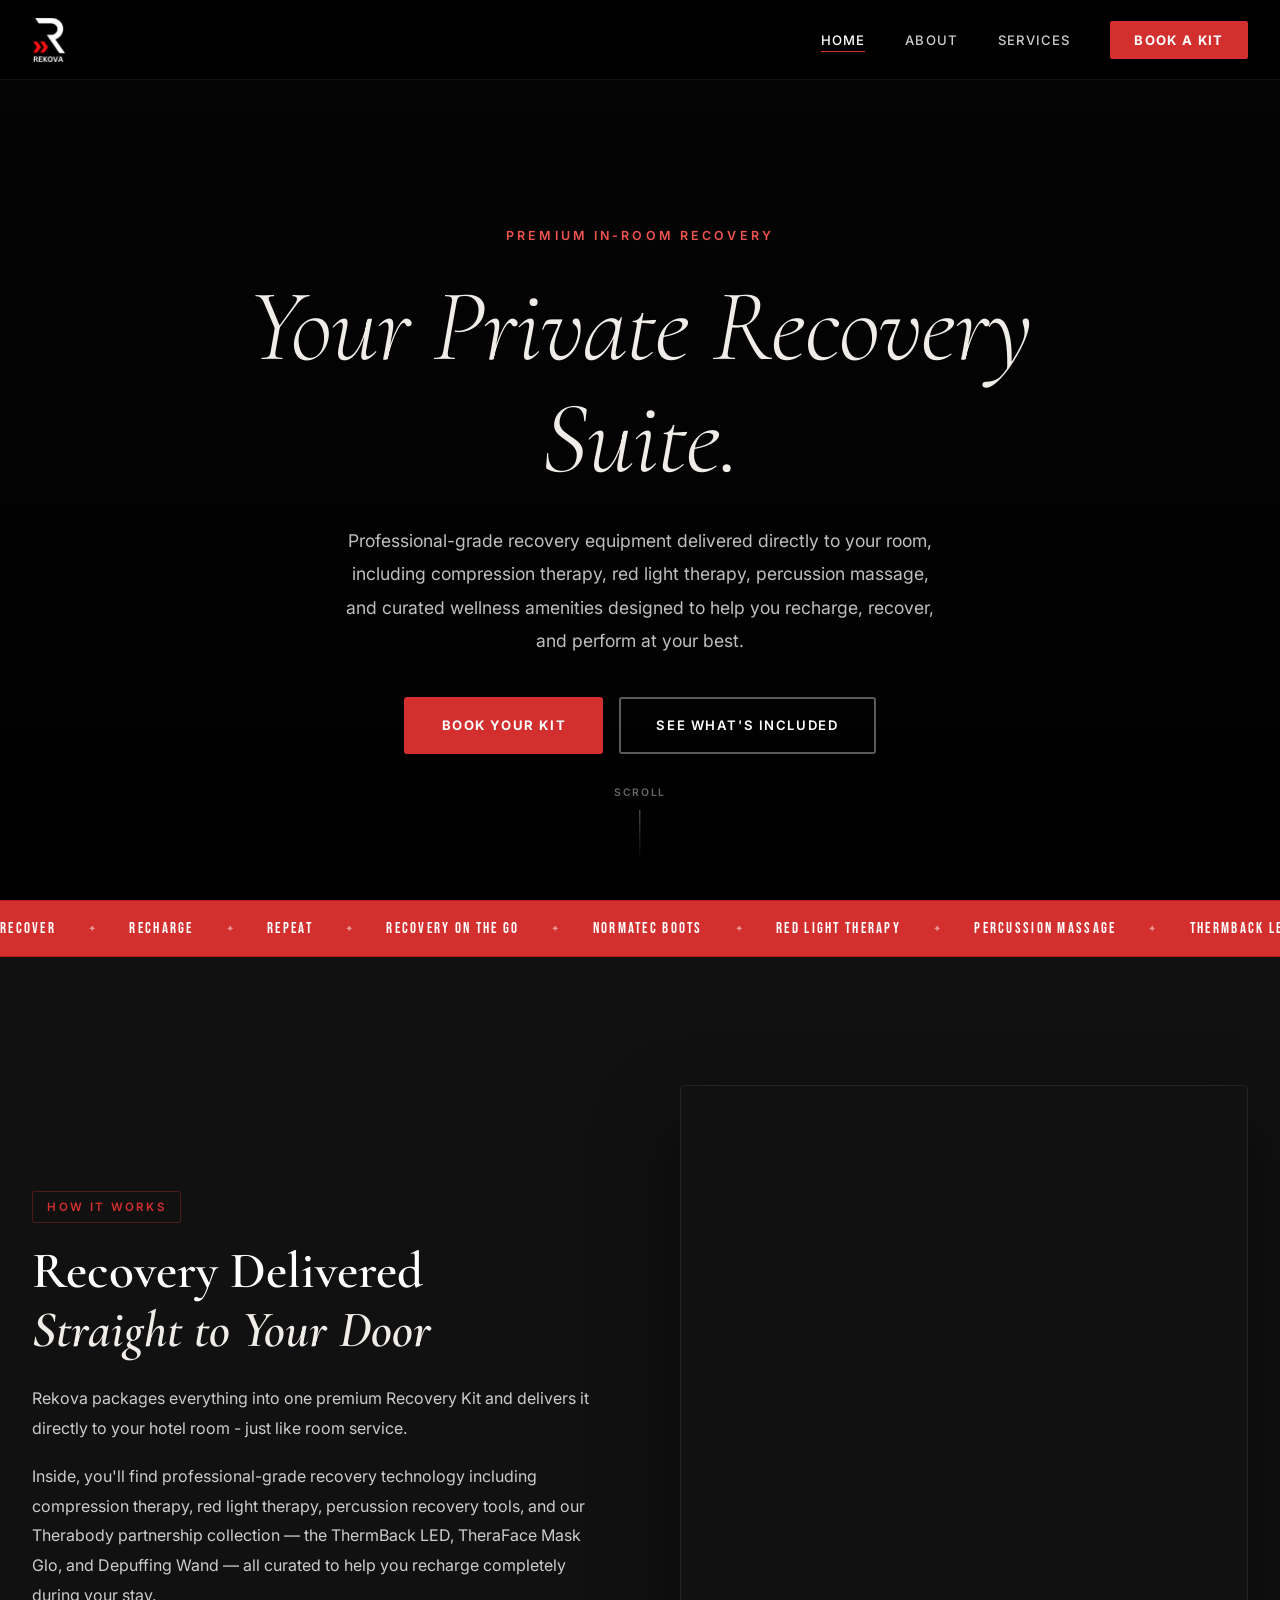
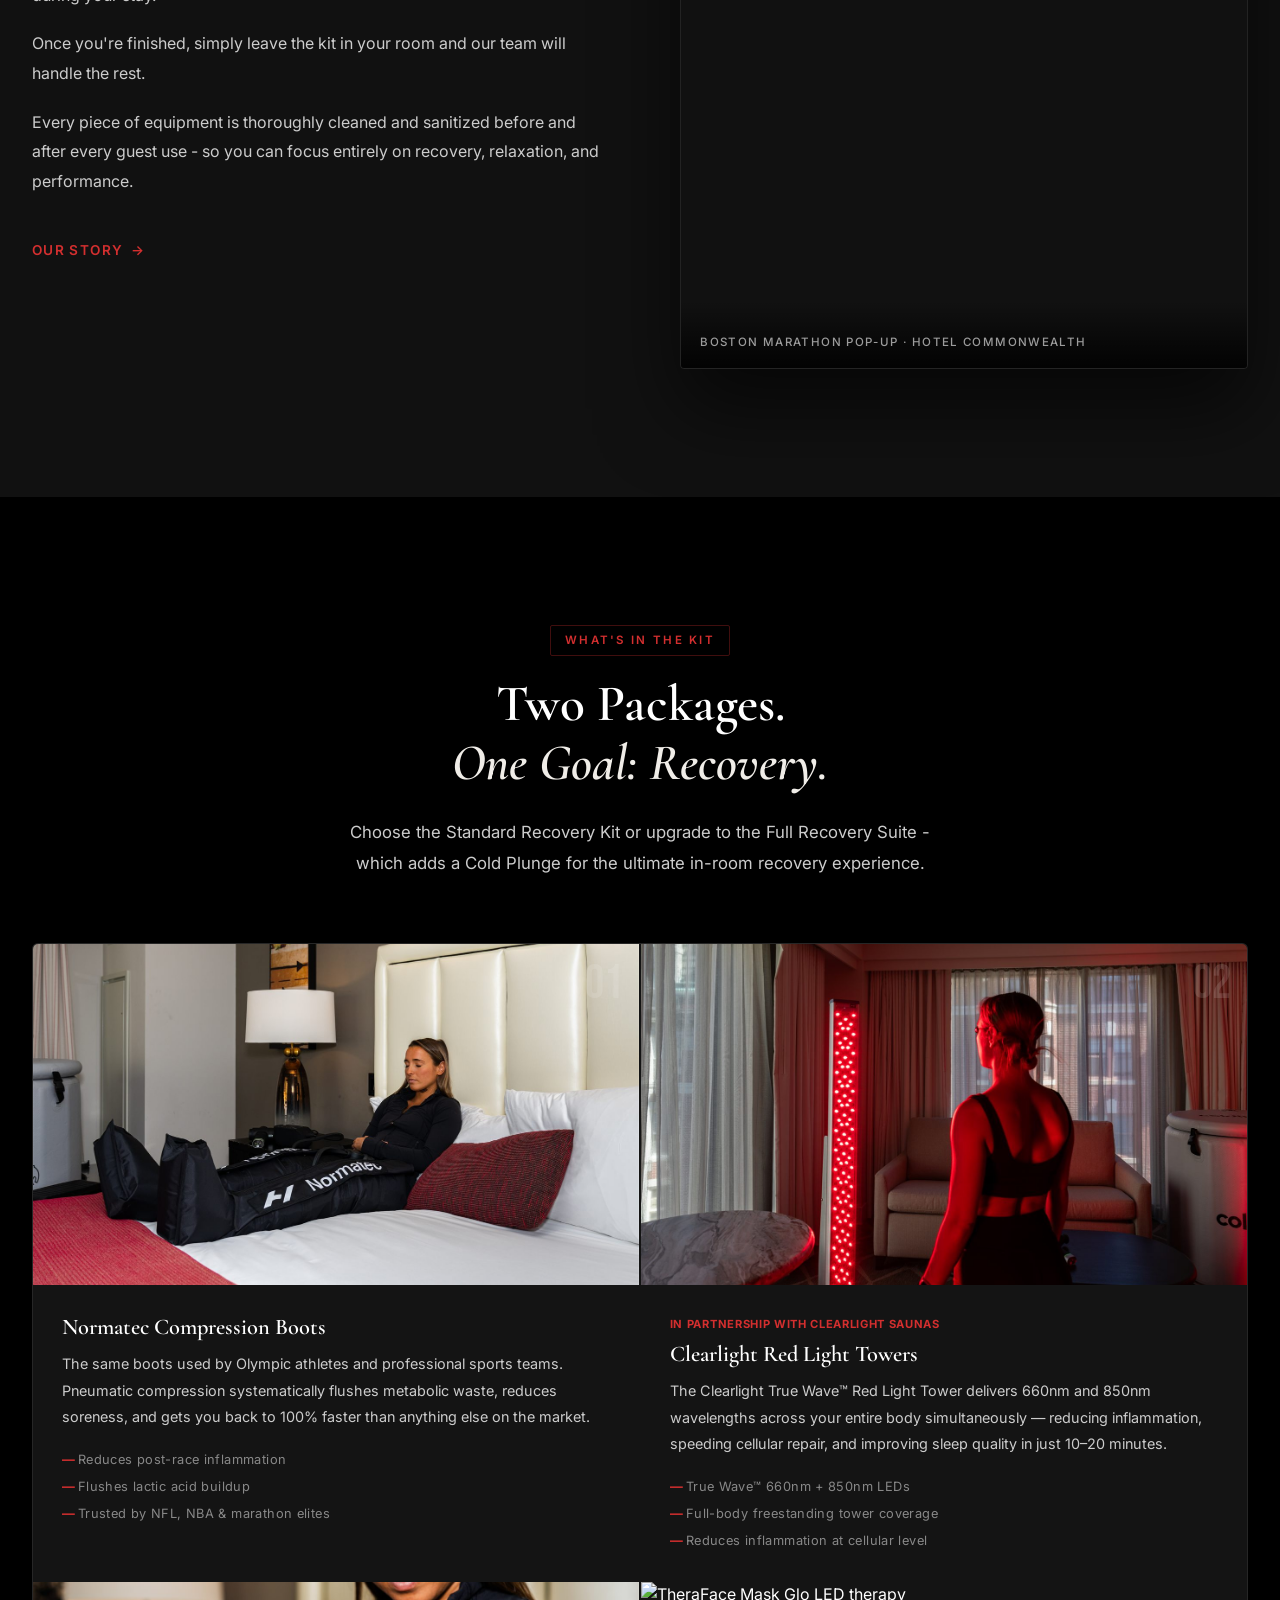
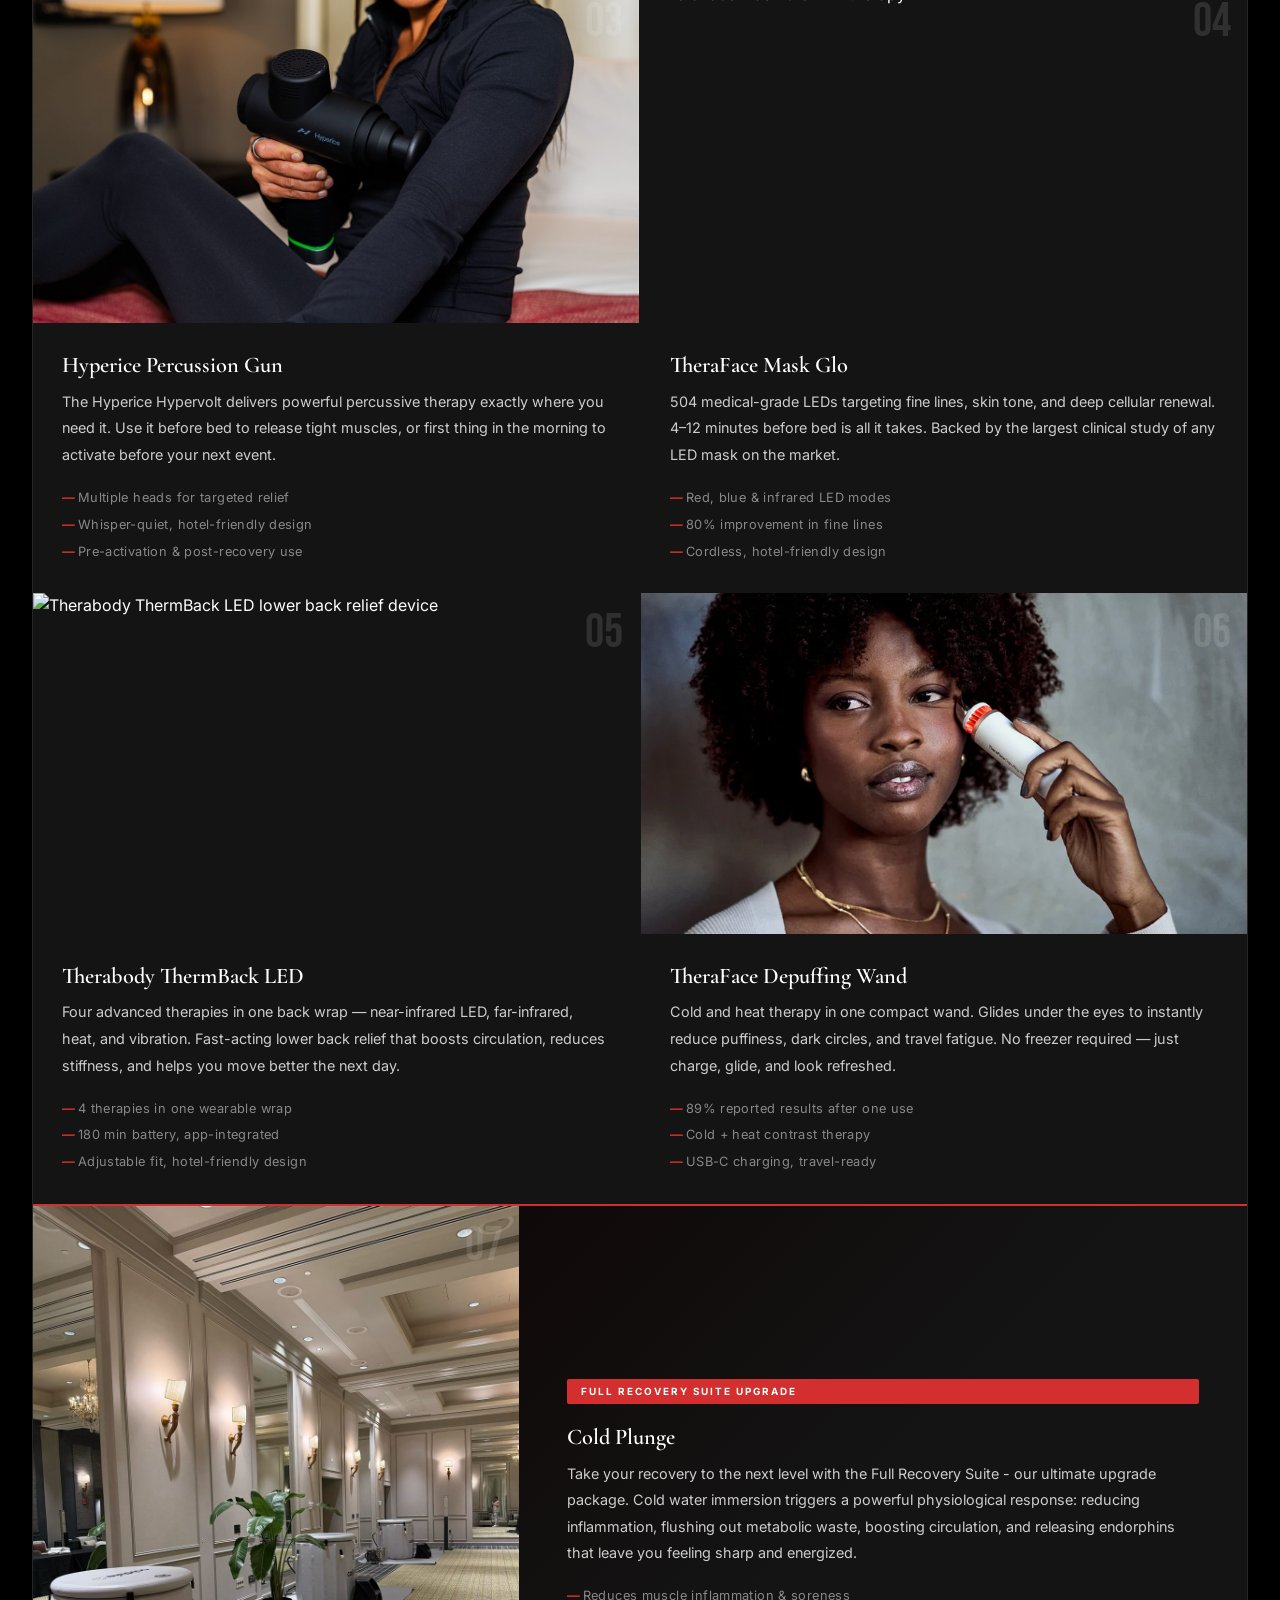
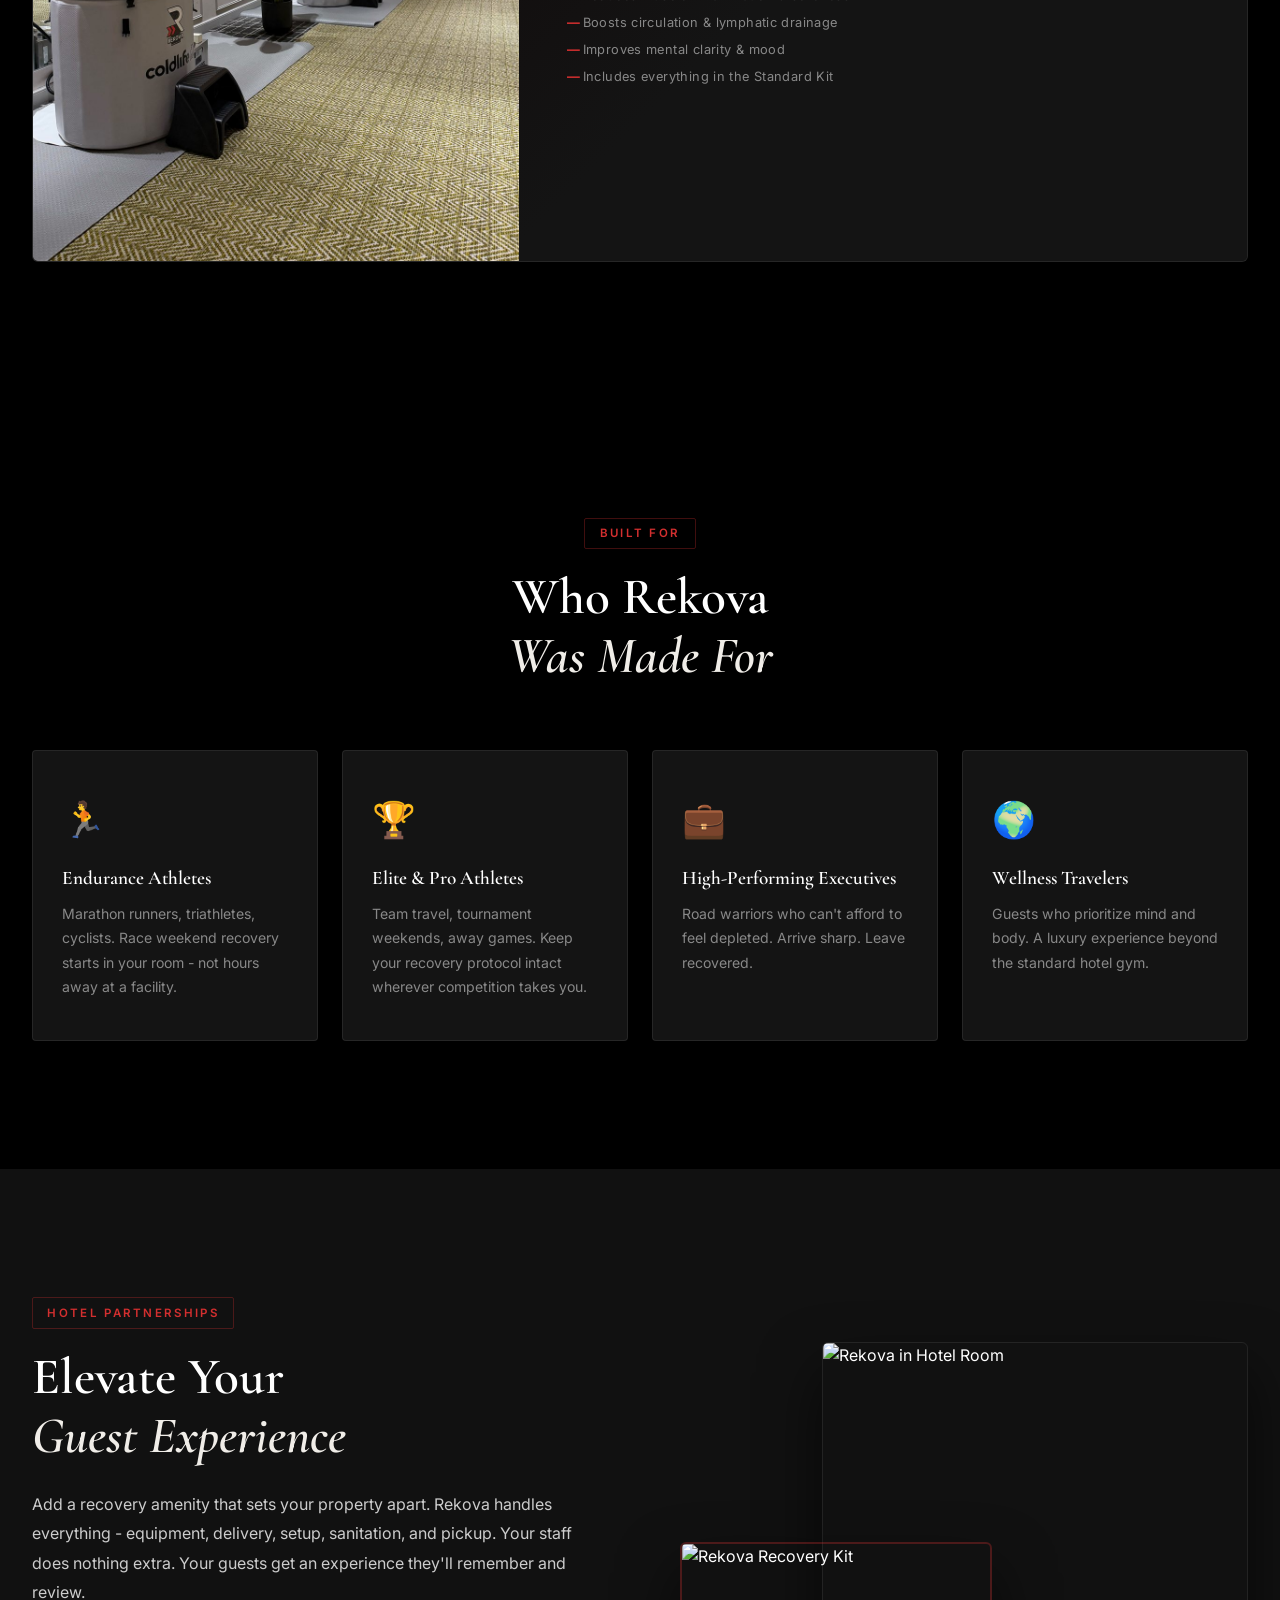
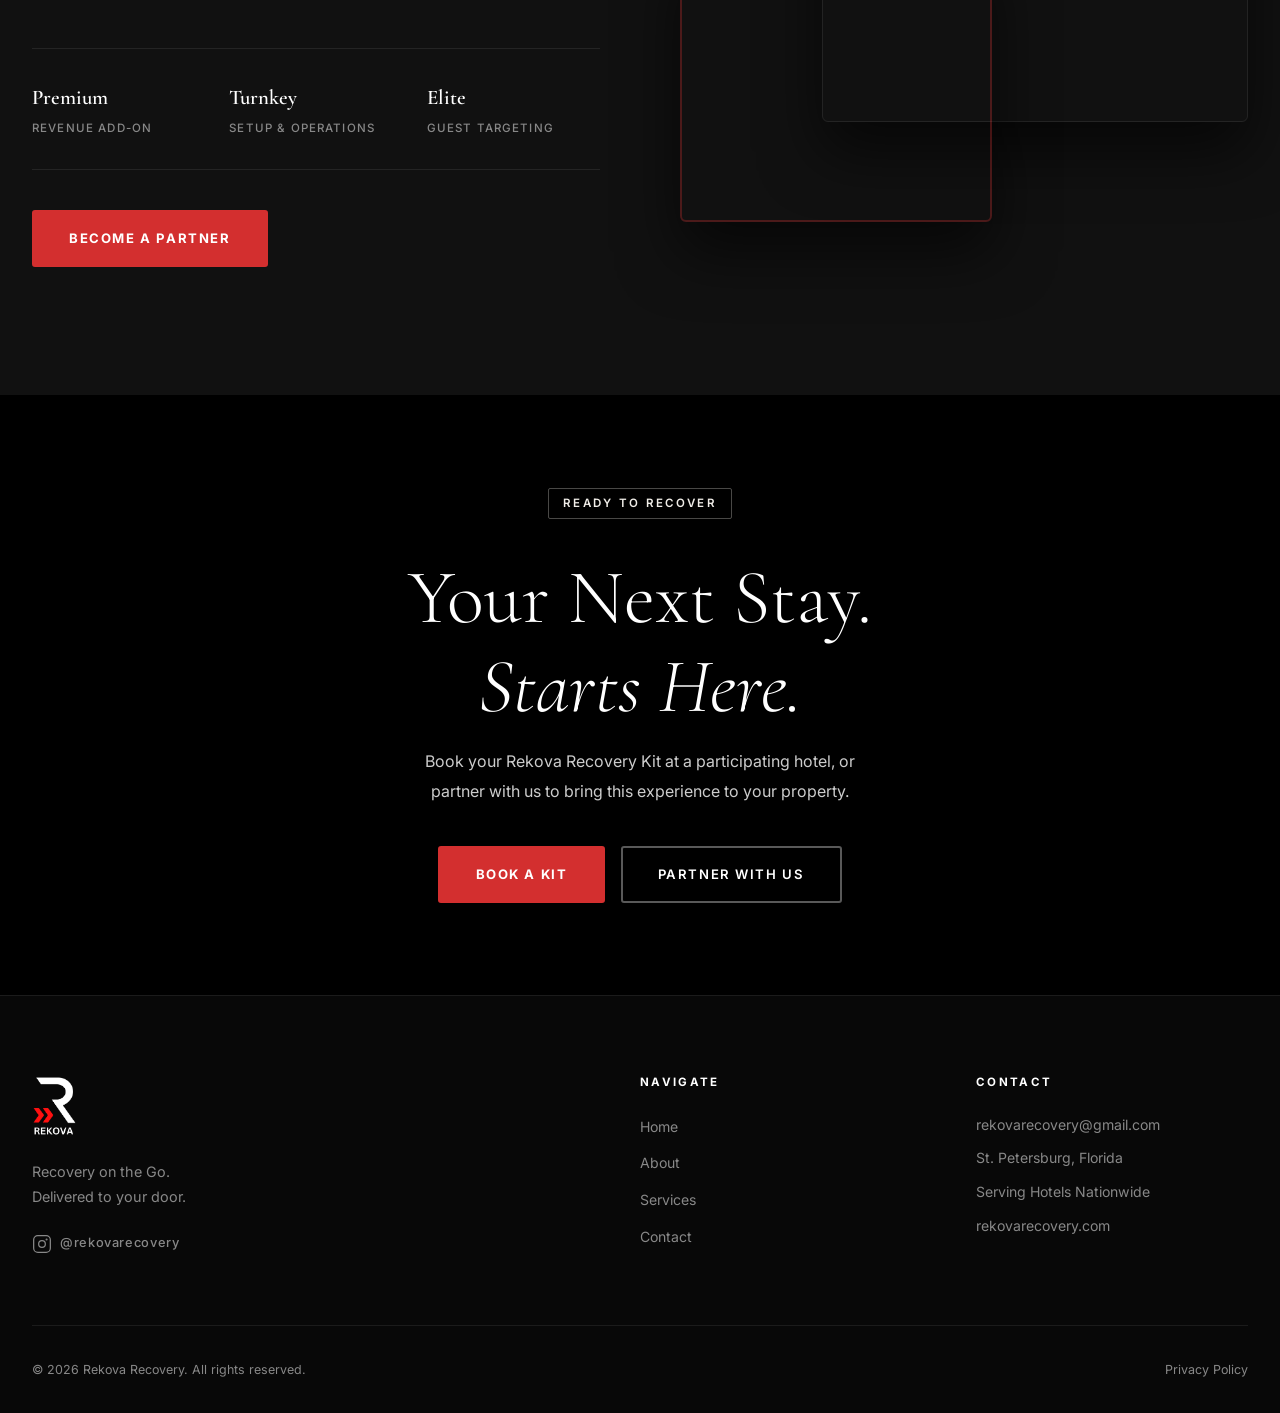
==== commit 5f928926: "Replace all remaining SleepMask references with ThermBack LED across all pages" ====
--- a/index.html
+++ b/index.html
@@ -178,16 +178,16 @@
                 </div>
                 <div class="kit-card reveal-up delay-5">
                     <div class="kit-card-media">
-                        <img src="sleepmask-kit.jpg" alt="Therabody SleepMask for hotel room recovery">
+                        <img src="thermback-kit.jpg" alt="Therabody ThermBack LED lower back relief device">
                         <div class="kit-number">05</div>
                     </div>
                     <div class="kit-card-body">
-                        <h3>Therabody SleepMask</h3>
-                        <p>The science of better sleep, delivered to your room. Three vibration patterns and app-guided sound therapies help you fall asleep faster, stay asleep longer, and wake up genuinely recovered — even in an unfamiliar hotel bed.</p>
-                        <ul class="kit-benefits">
-                            <li>20% improvement in sleep satisfaction</li>
-                            <li>100% blackout, app-integrated</li>
-                            <li>Scientifically proven results</li>
+                        <h3>Therabody ThermBack LED</h3>
+                        <p>Four advanced therapies in one back wrap — near-infrared LED, far-infrared, heat, and vibration. Fast-acting lower back relief that boosts circulation, reduces stiffness, and helps you move better the next day.</p>
+                        <ul class="kit-benefits">
+                            <li>4 therapies in one wearable wrap</li>
+                            <li>180 min battery, app-integrated</li>
+                            <li>Adjustable fit, hotel-friendly design</li>
                         </ul>
                     </div>
                 </div>
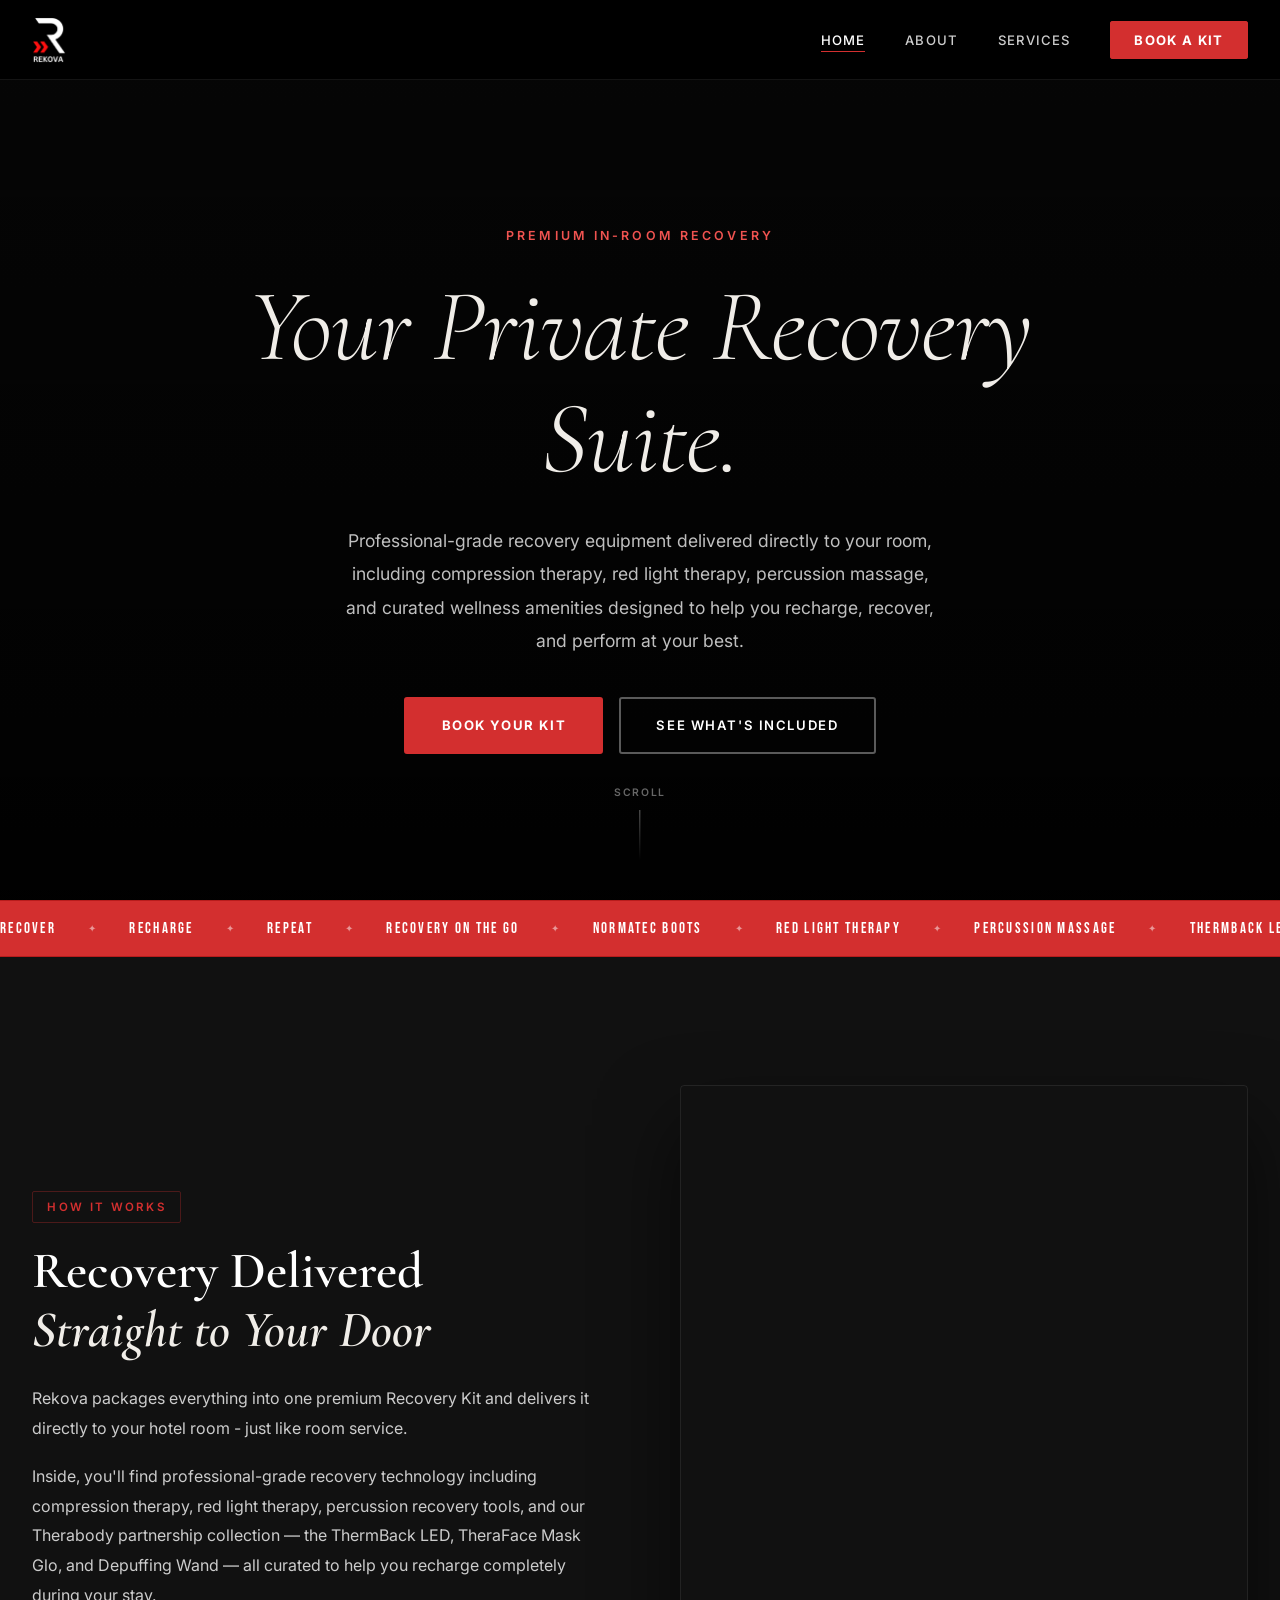
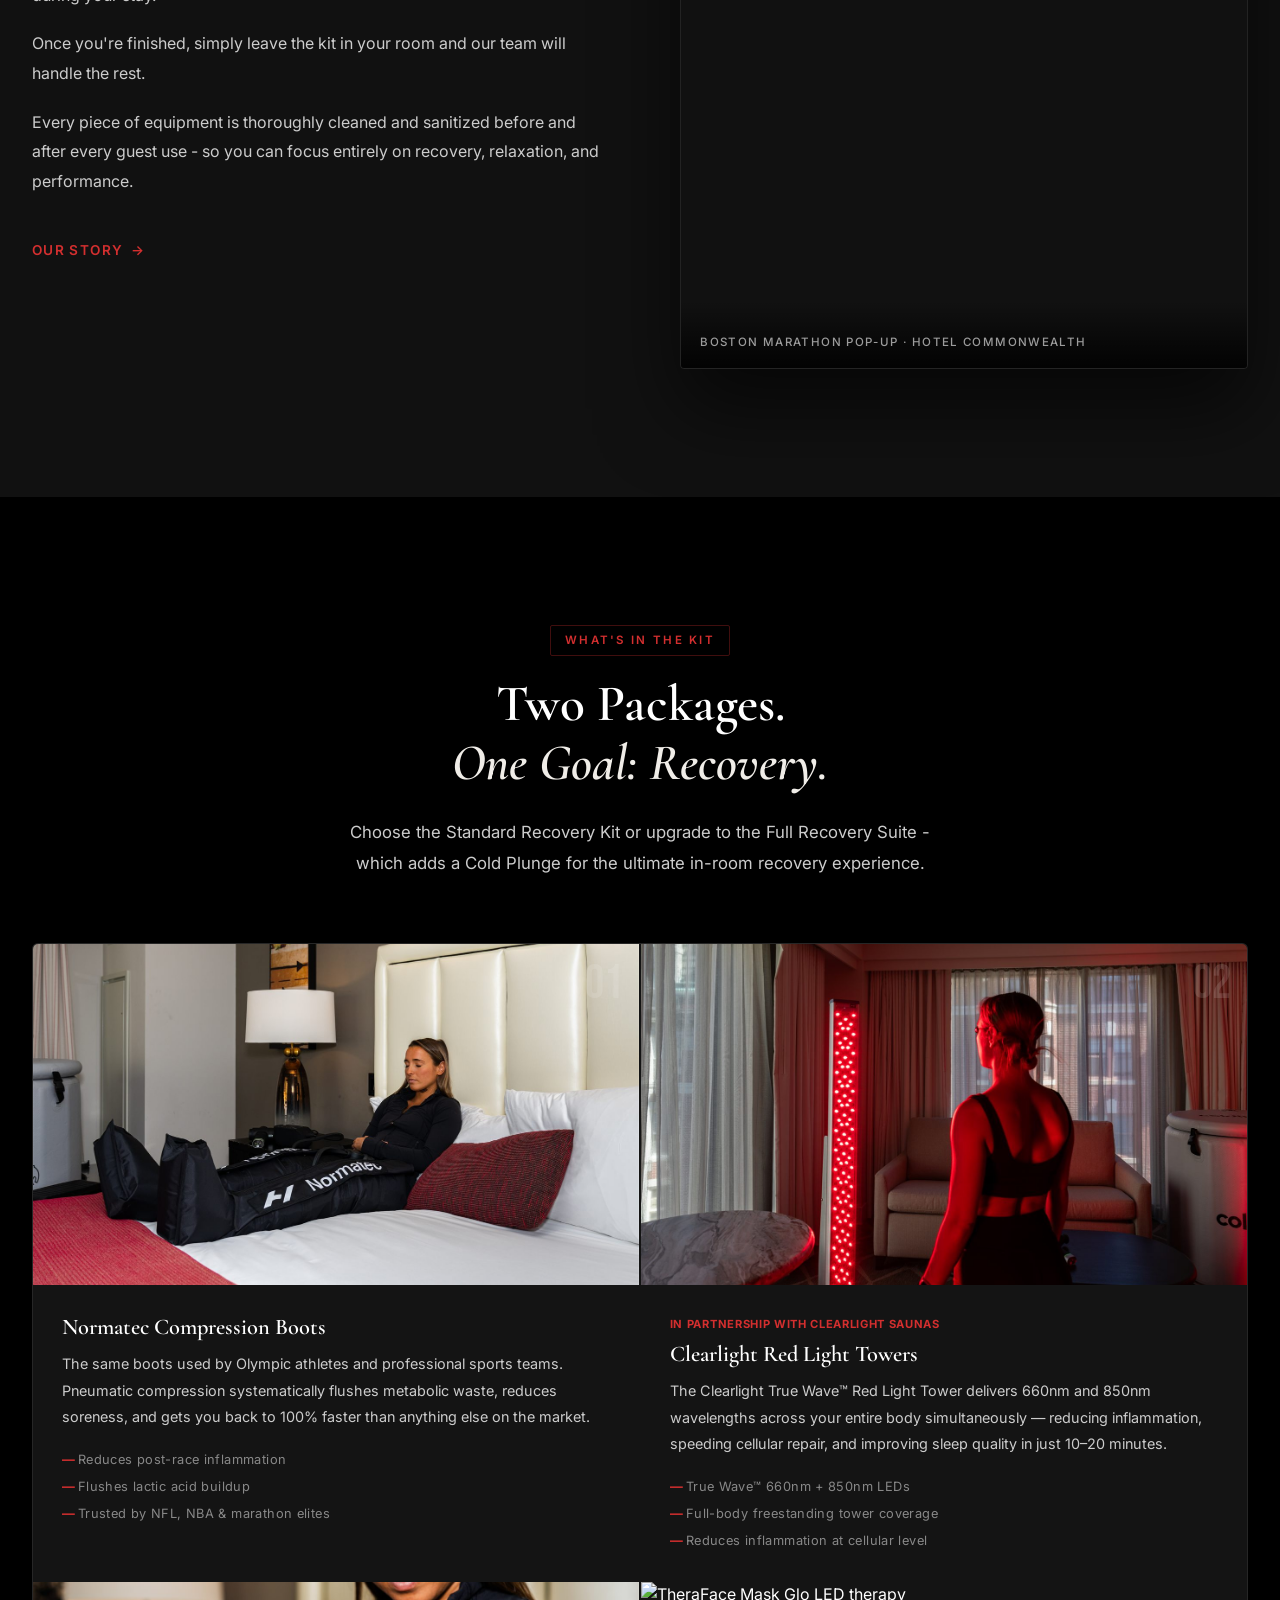
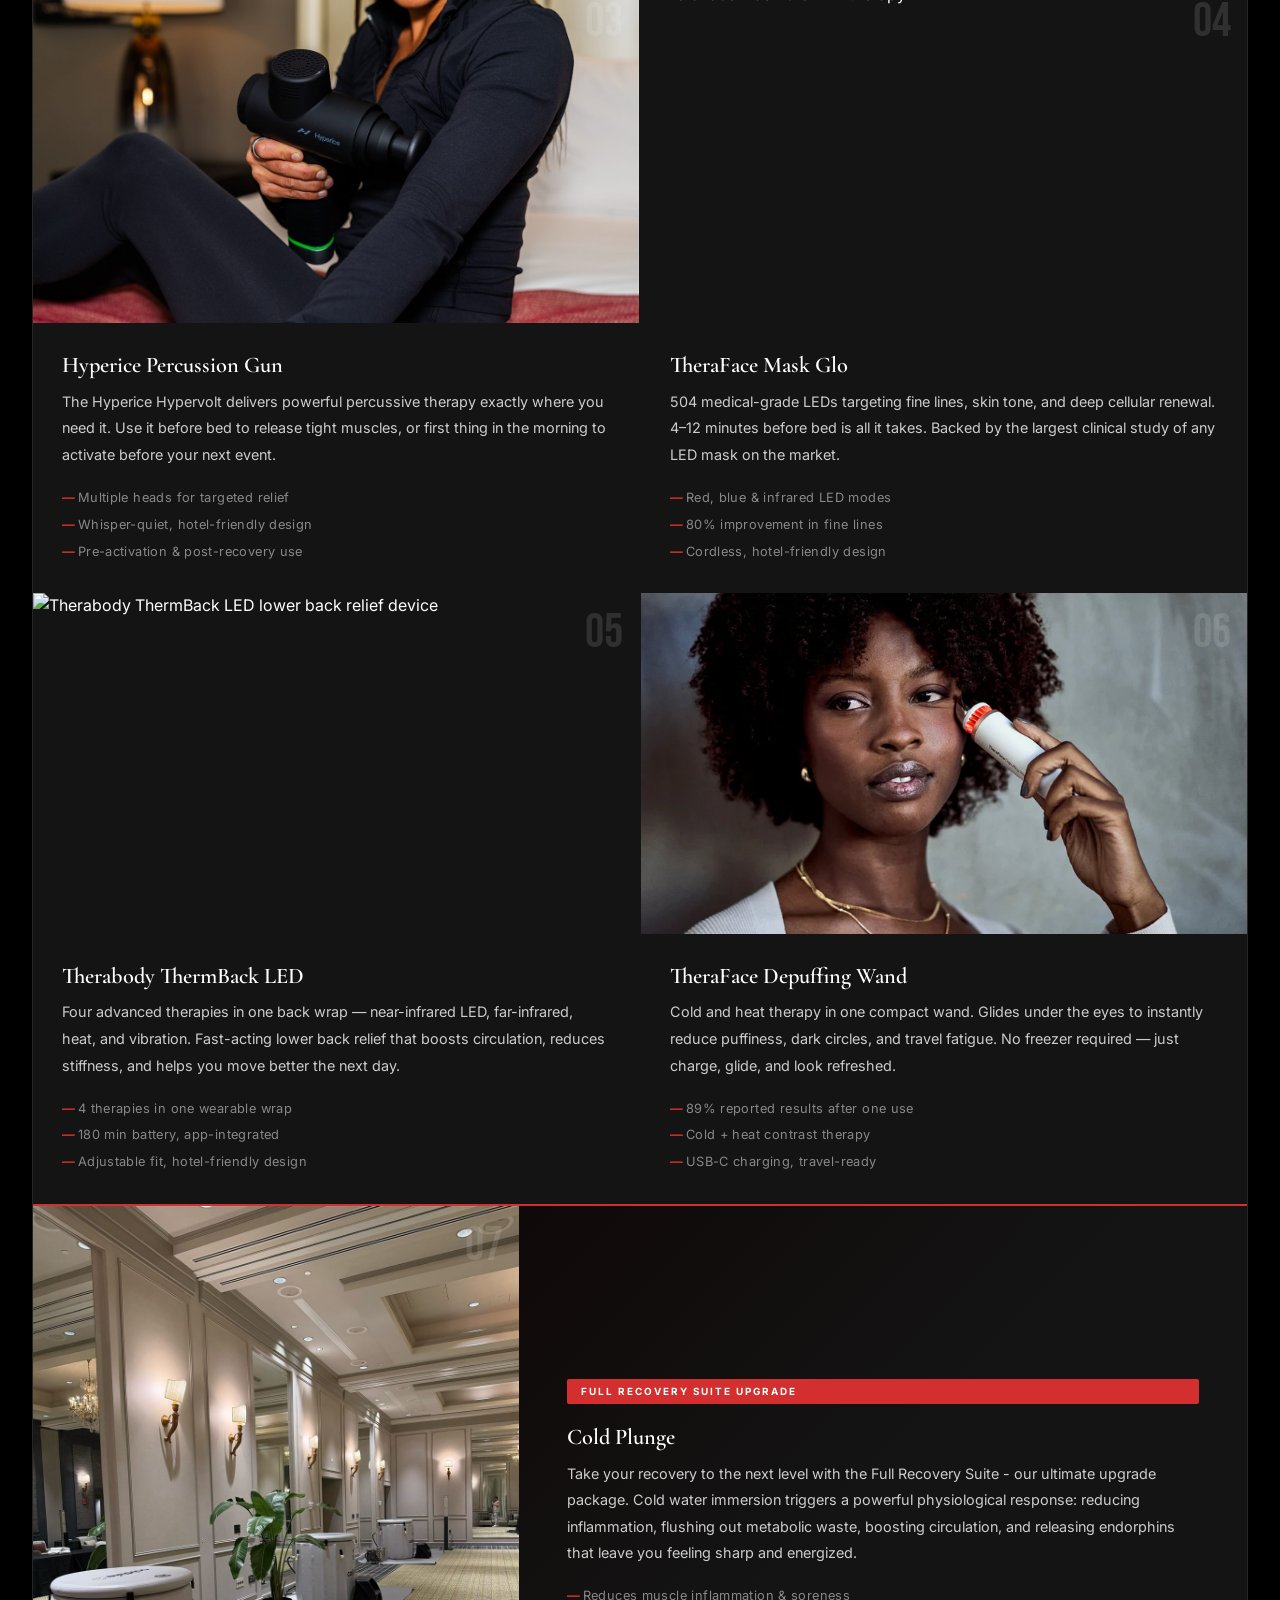
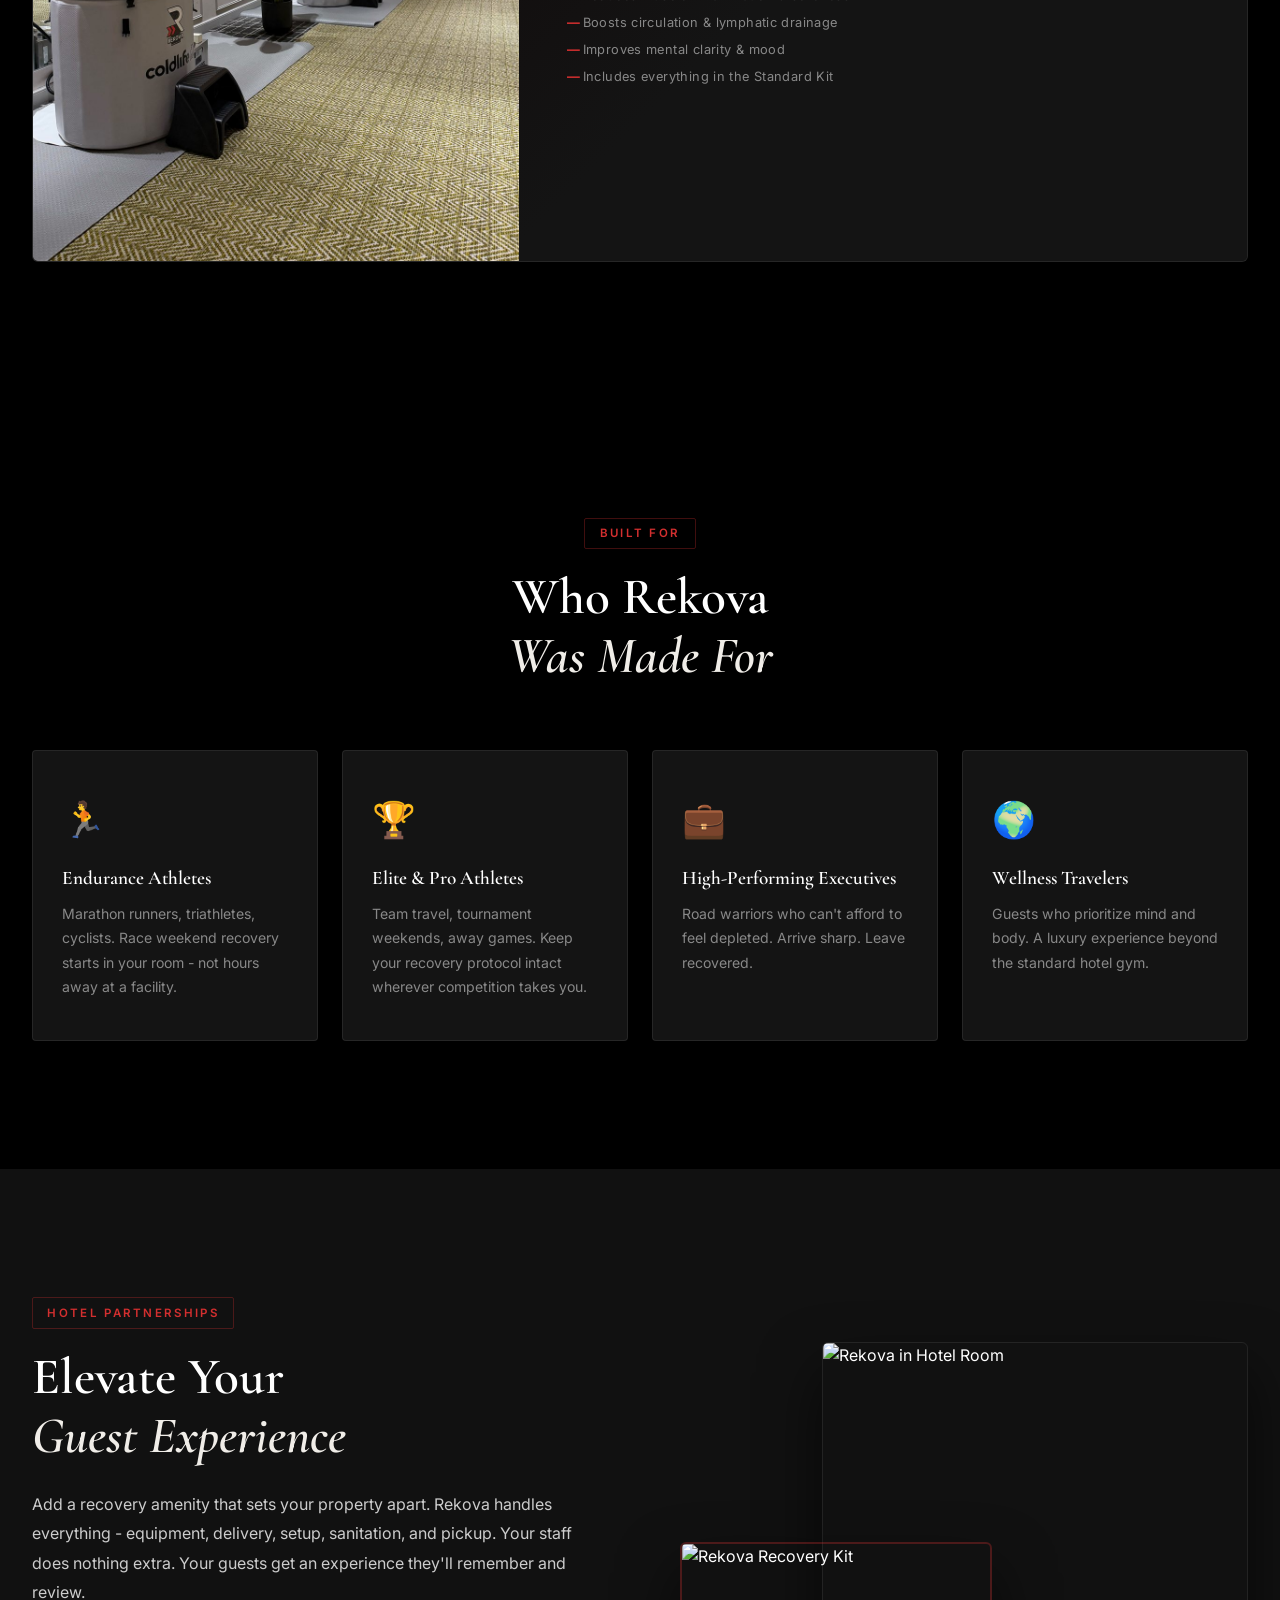
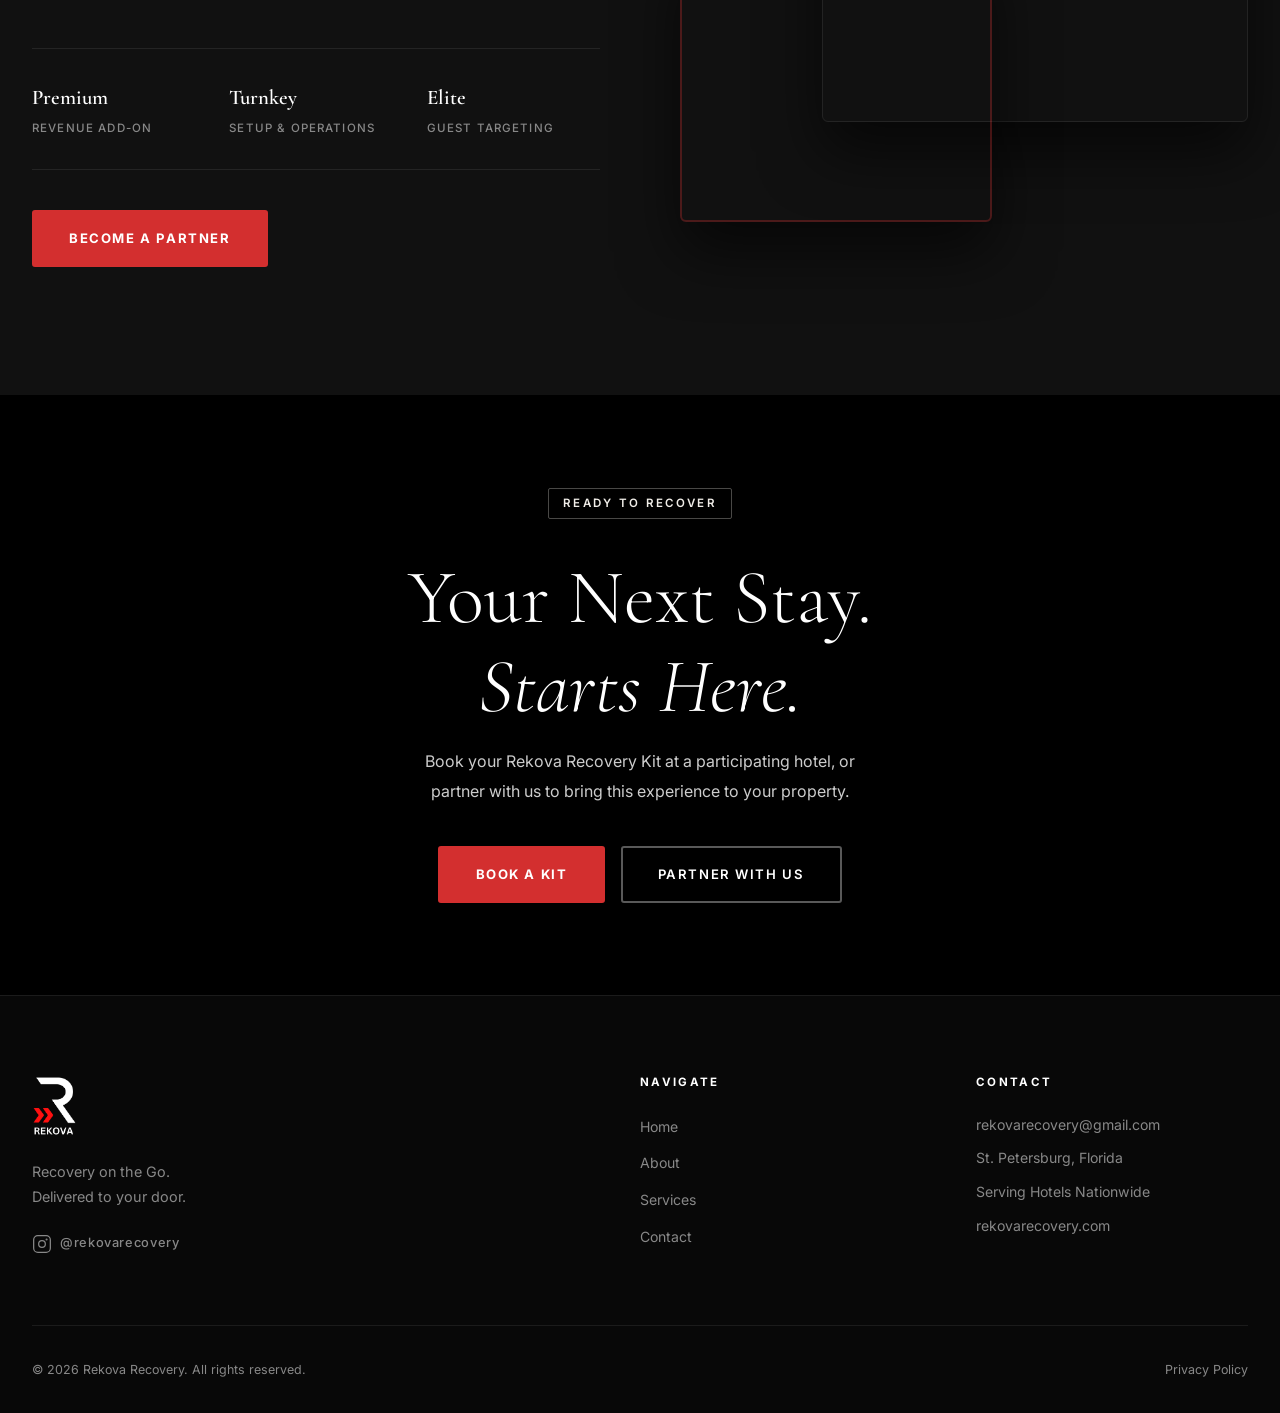
==== commit bfe42760: "Add Therabody ThermBack LED product image from Therabody CDN" ====
--- a/index.html
+++ b/index.html
@@ -178,7 +178,7 @@
                 </div>
                 <div class="kit-card reveal-up delay-5">
                     <div class="kit-card-media">
-                        <img src="thermback-kit.jpg" alt="Therabody ThermBack LED lower back relief device">
+                        <img src="https://www.therabody.eu/cdn/shop/files/ThermBack-LED-Hero-2.webp?v=1760130926&width=800" alt="Therabody ThermBack LED lower back relief device">
                         <div class="kit-number">05</div>
                     </div>
                     <div class="kit-card-body">
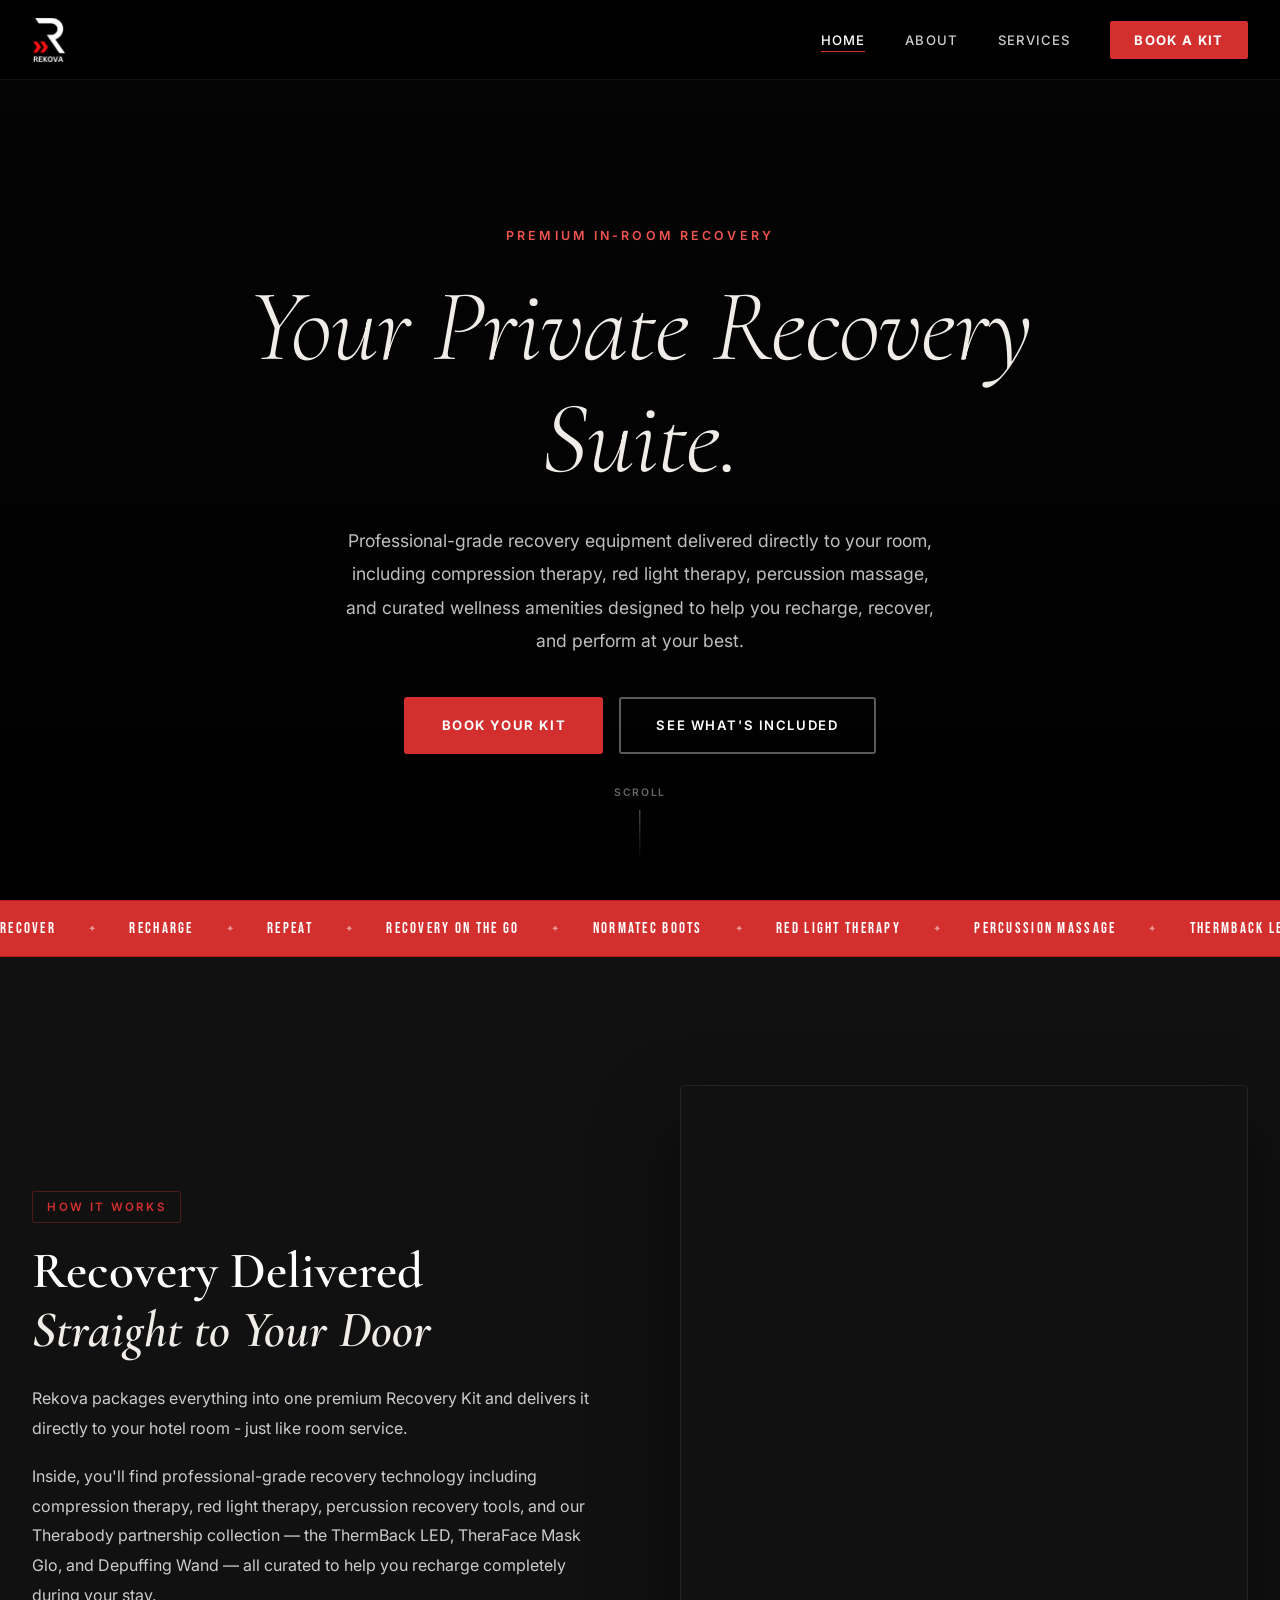
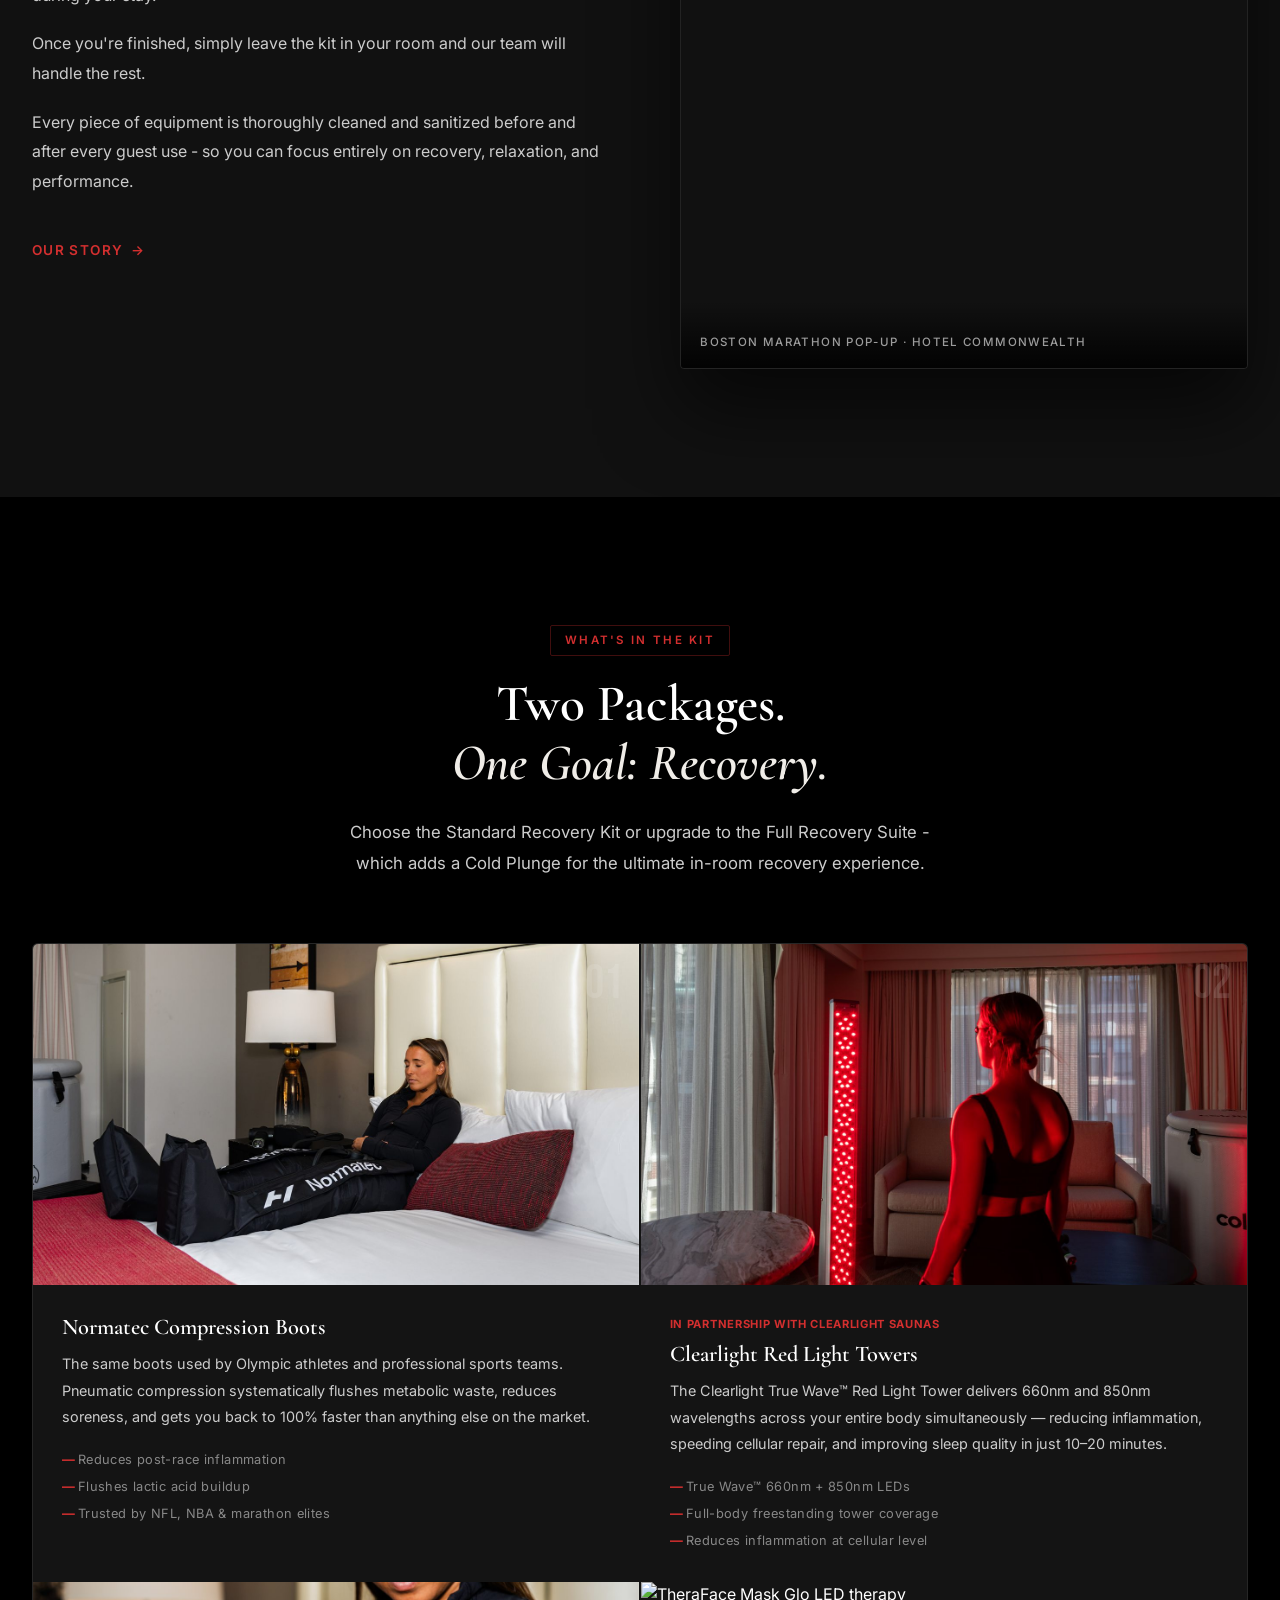
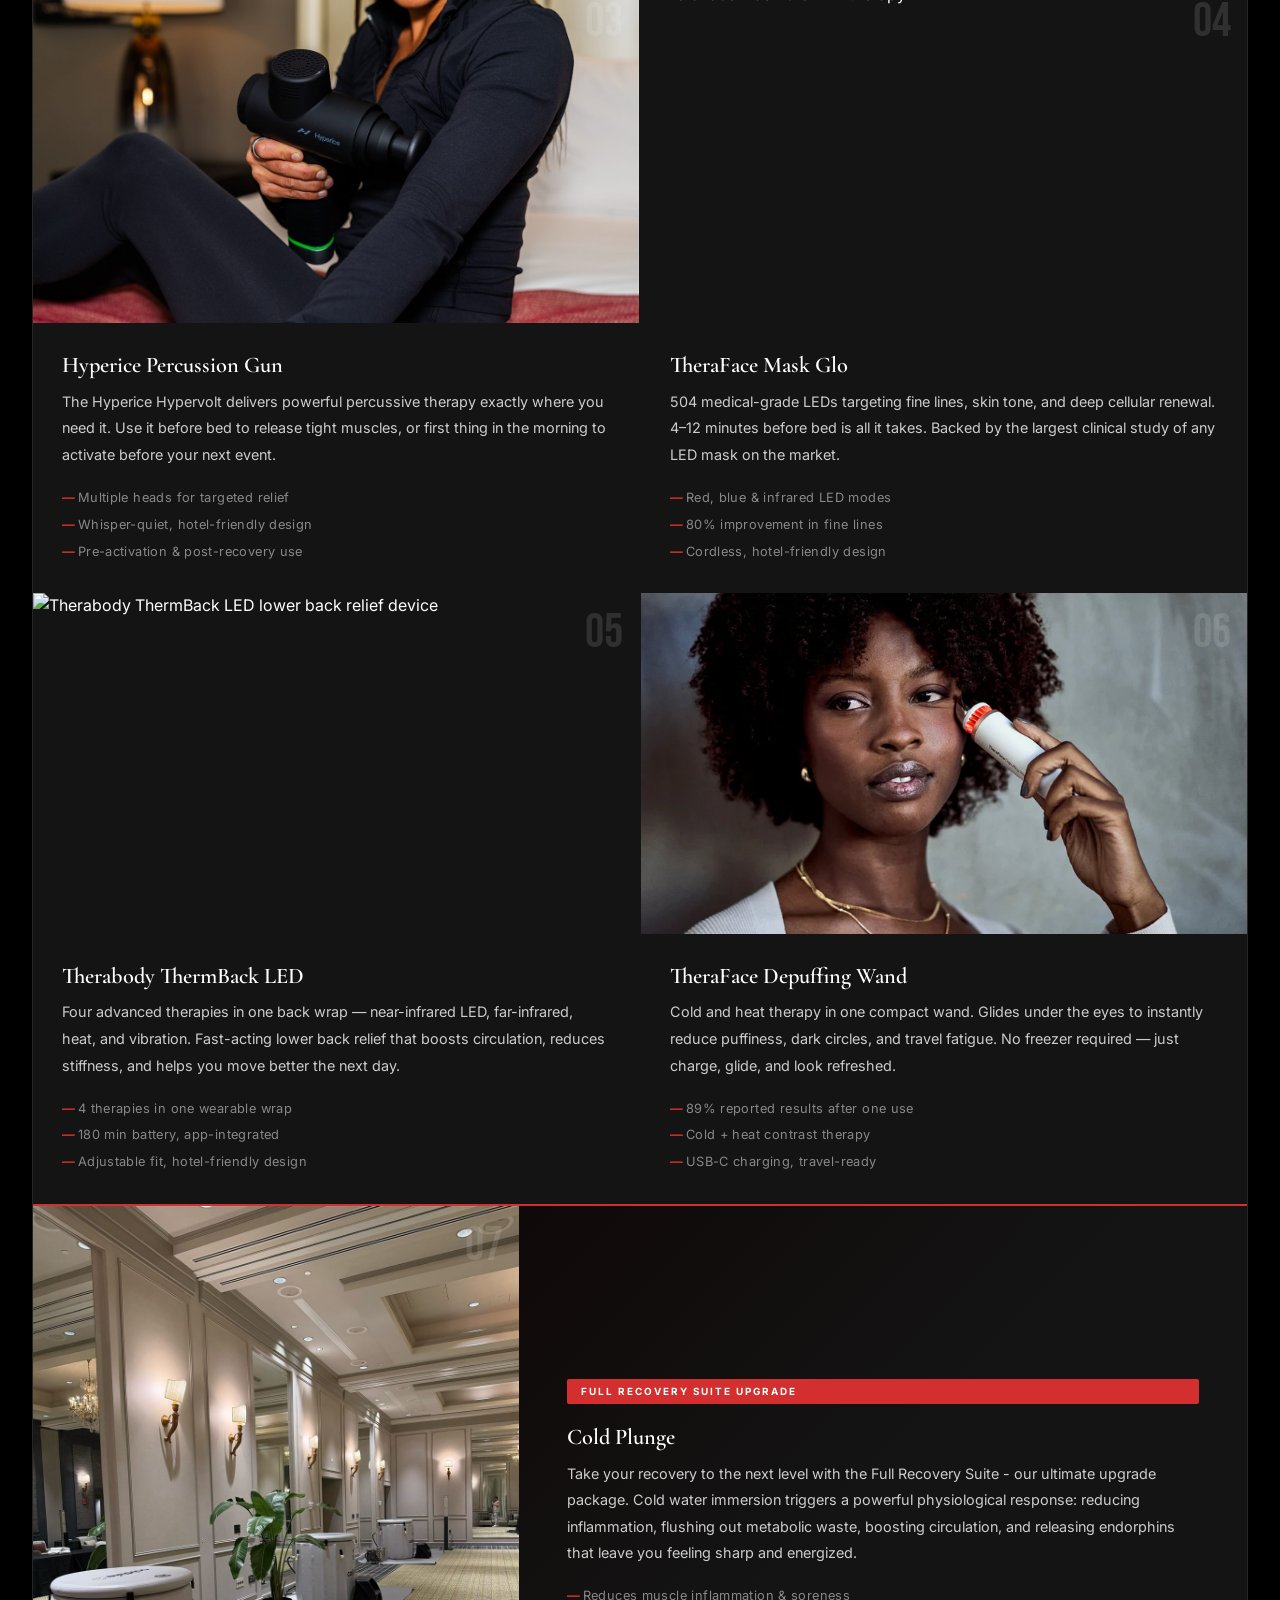
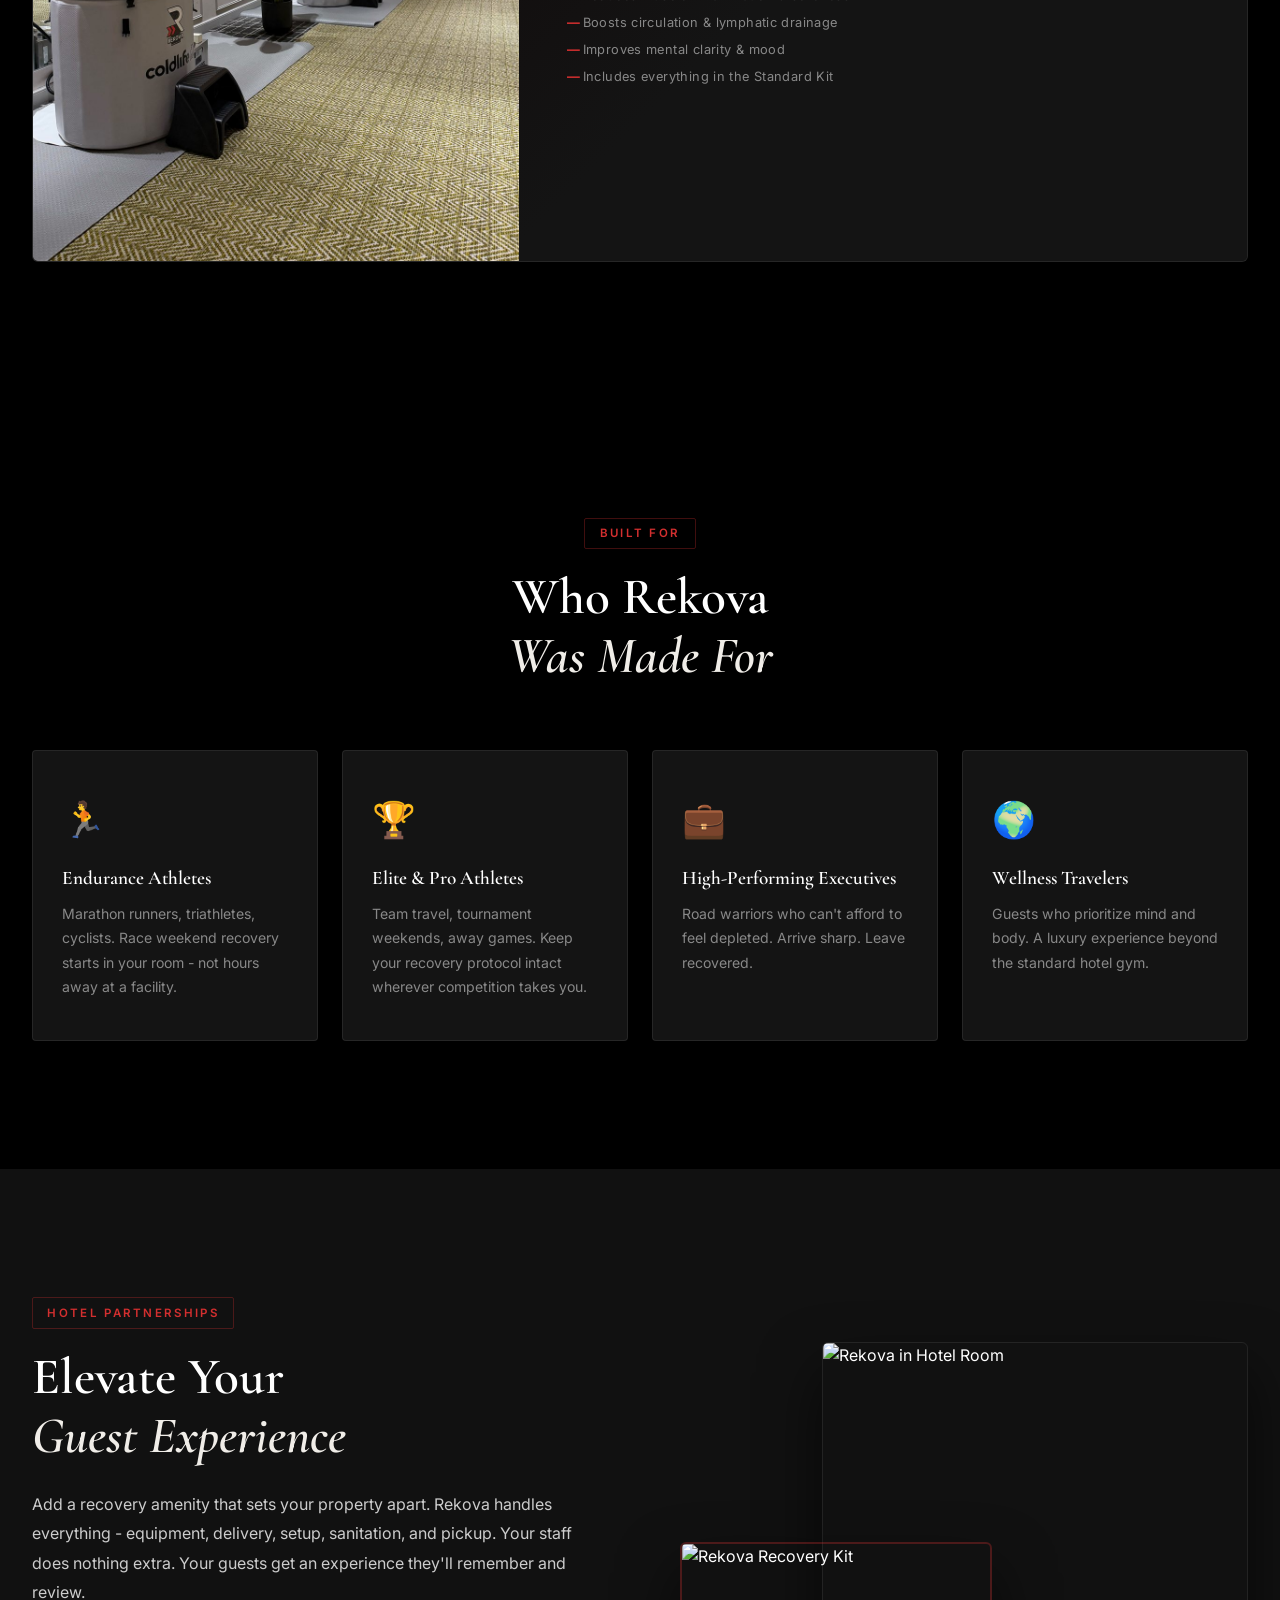
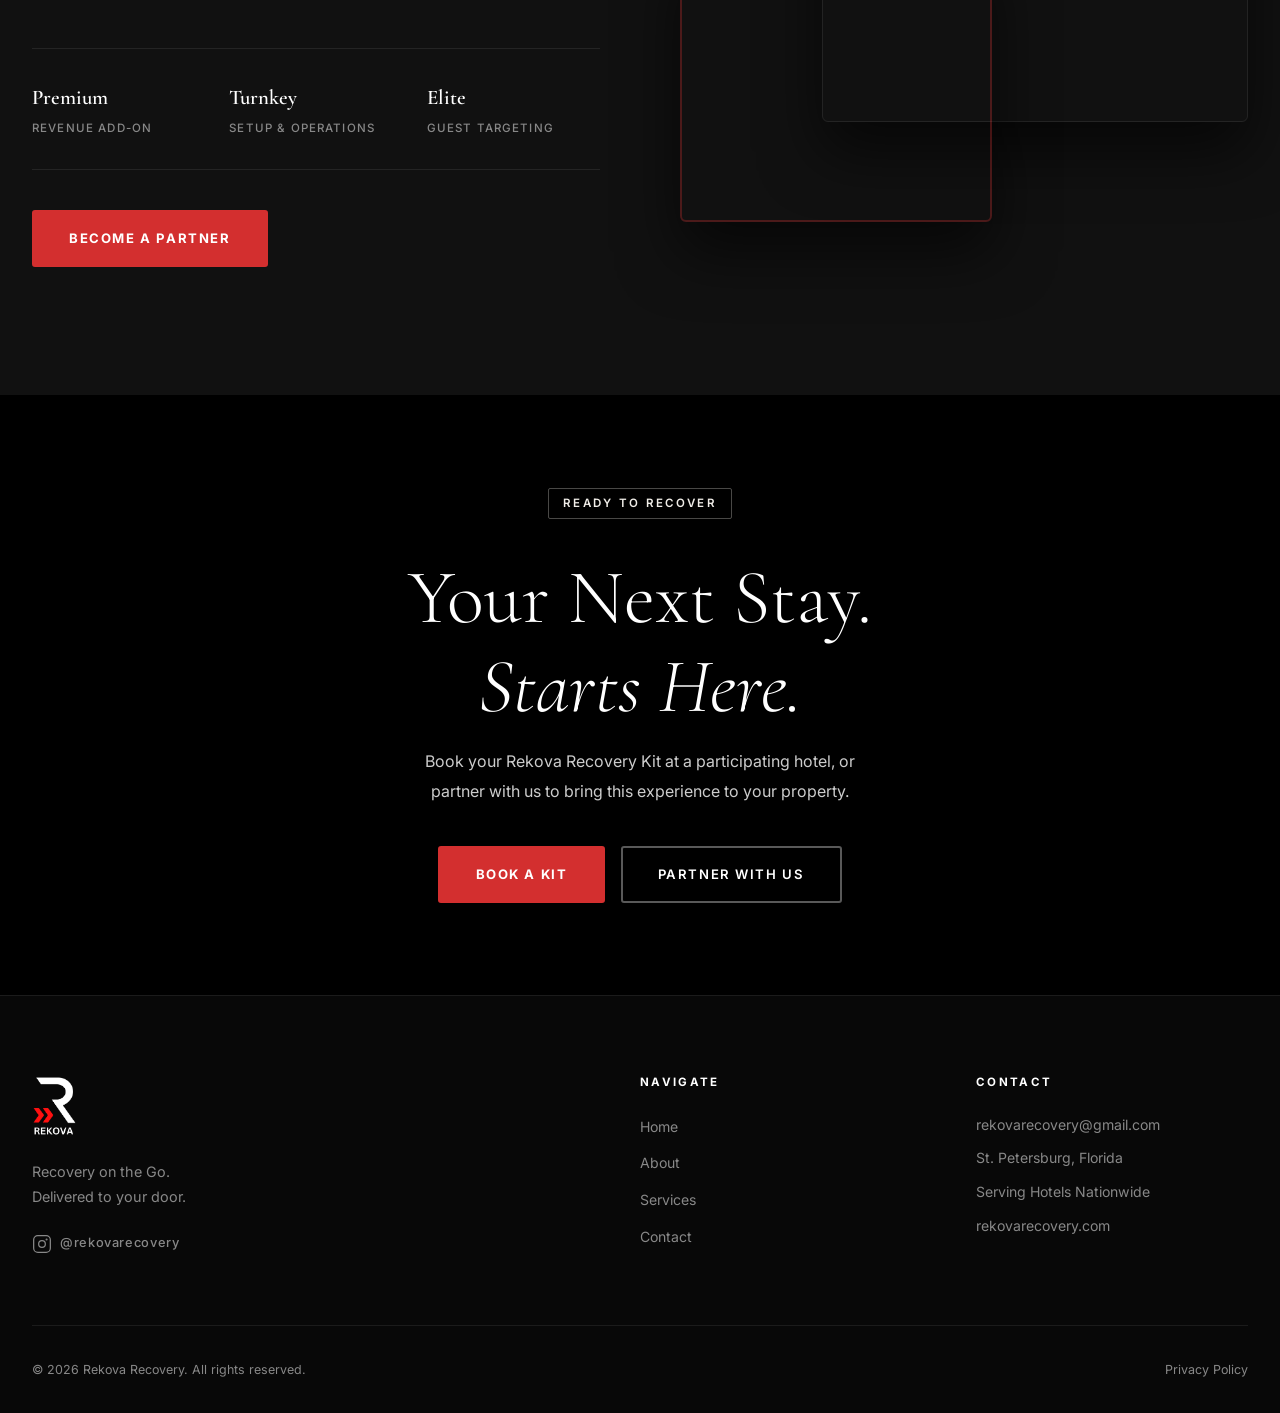
==== commit 0c99be40: "Use ThermBack LED in-use hero shot (Hero-3) from Therabody CDN" ====
--- a/index.html
+++ b/index.html
@@ -178,7 +178,7 @@
                 </div>
                 <div class="kit-card reveal-up delay-5">
                     <div class="kit-card-media">
-                        <img src="https://www.therabody.eu/cdn/shop/files/ThermBack-LED-Hero-2.webp?v=1760130926&width=800" alt="Therabody ThermBack LED lower back relief device">
+                        <img src="https://www.therabody.eu/cdn/shop/files/ThermBack-LED-Hero-3.webp?v=1760130926&width=800" alt="Therabody ThermBack LED lower back relief device">
                         <div class="kit-number">05</div>
                     </div>
                     <div class="kit-card-body">
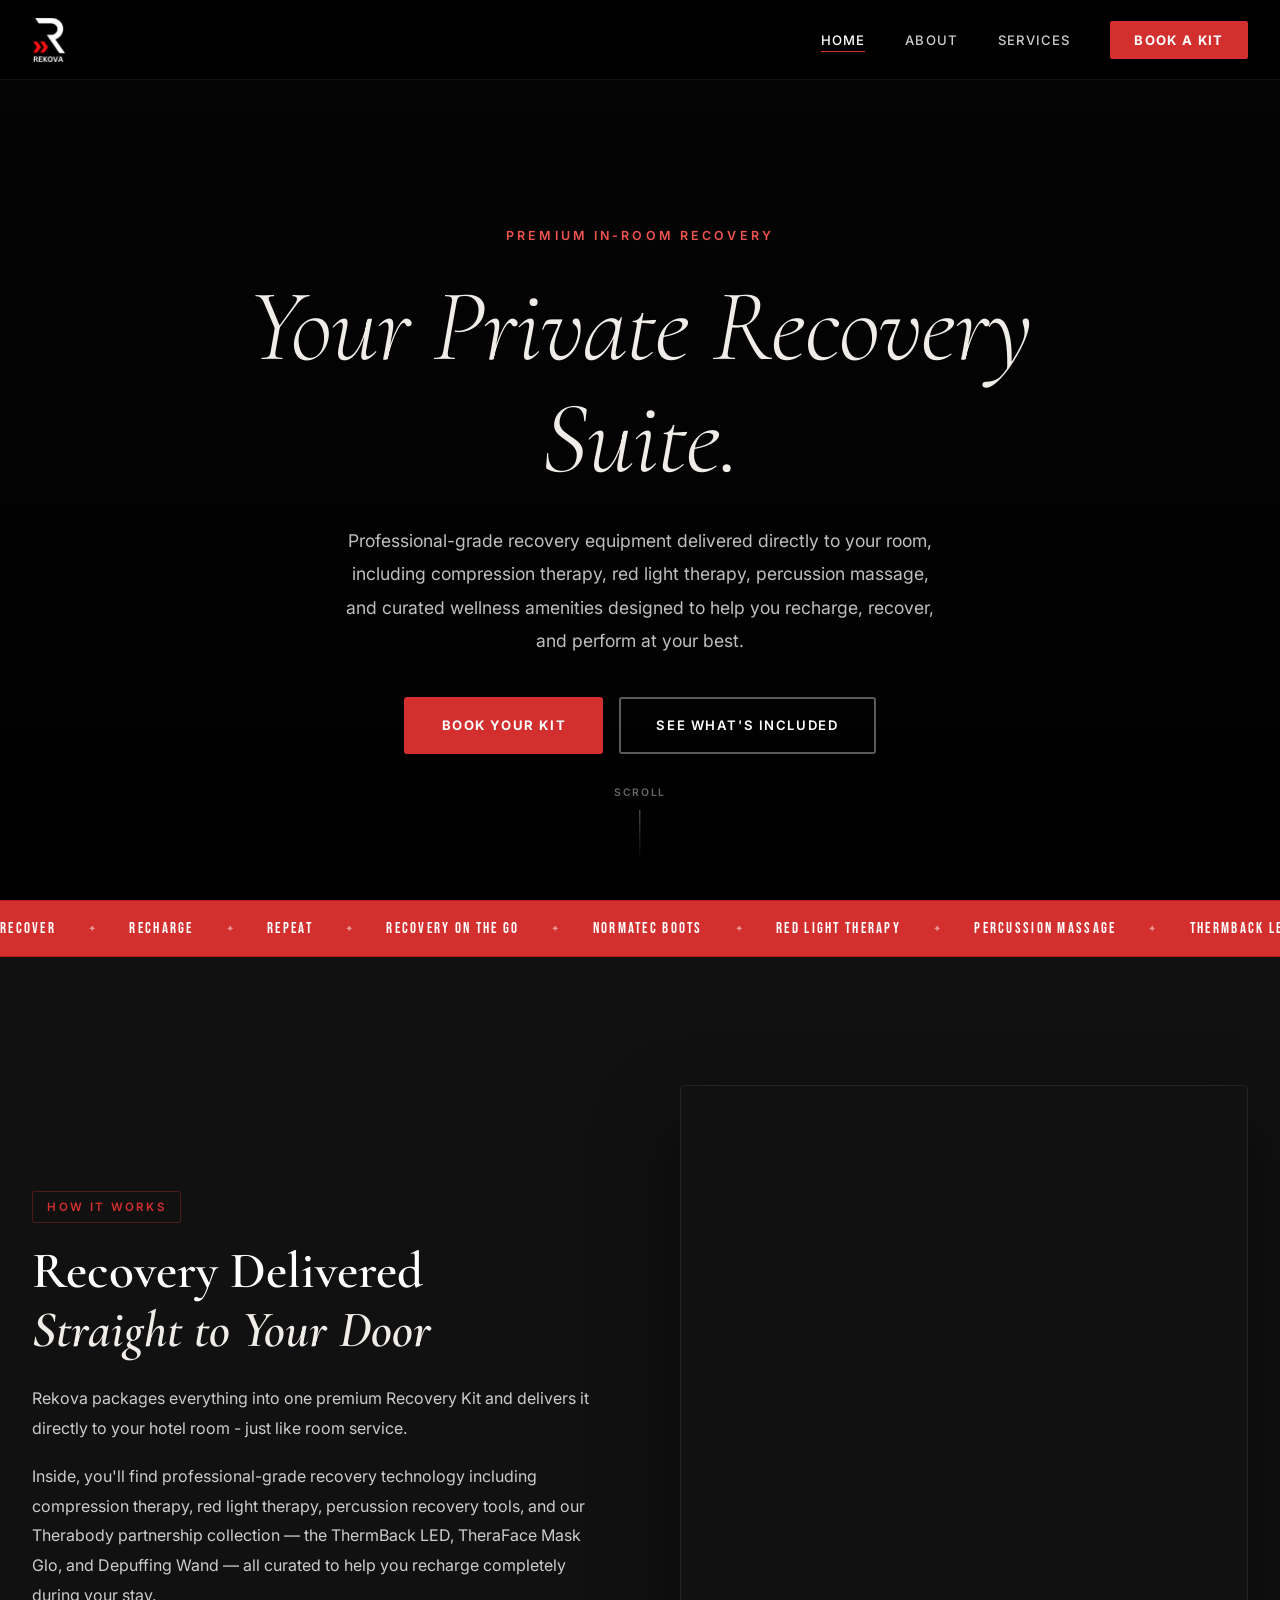
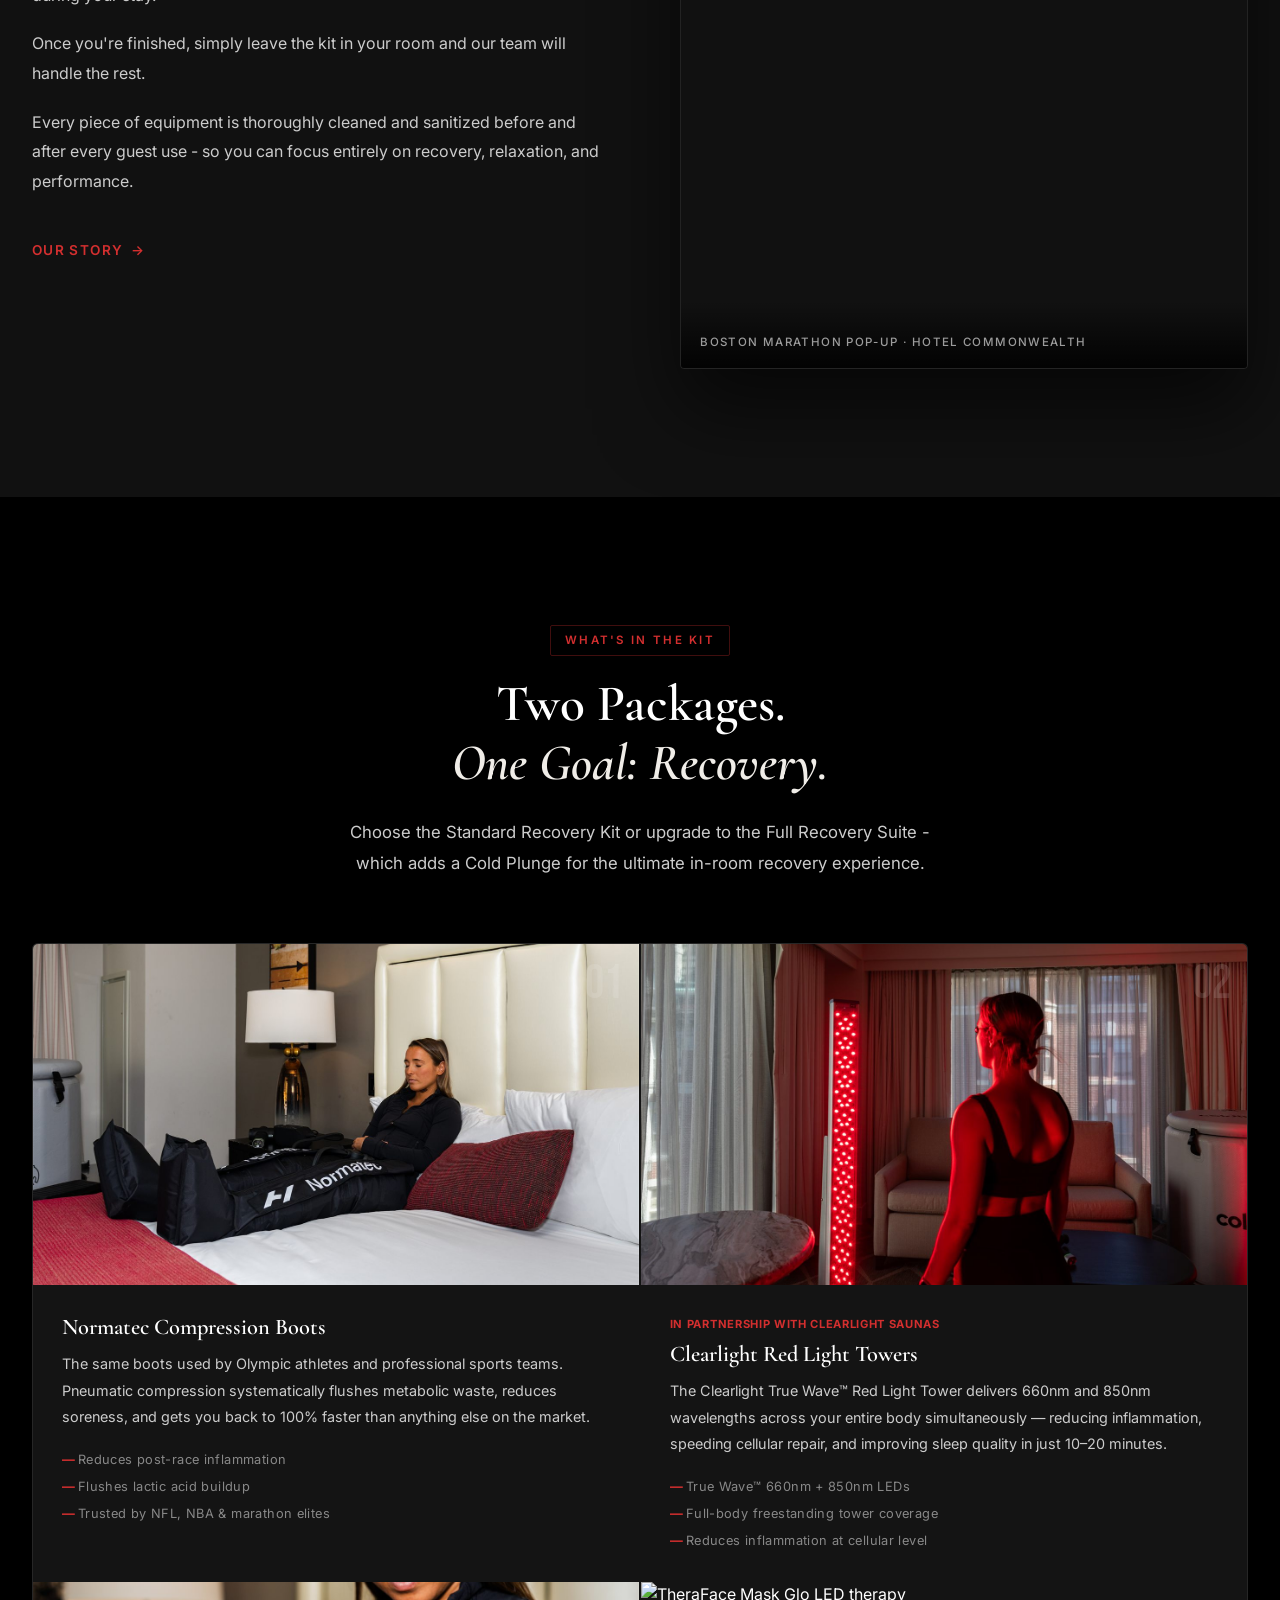
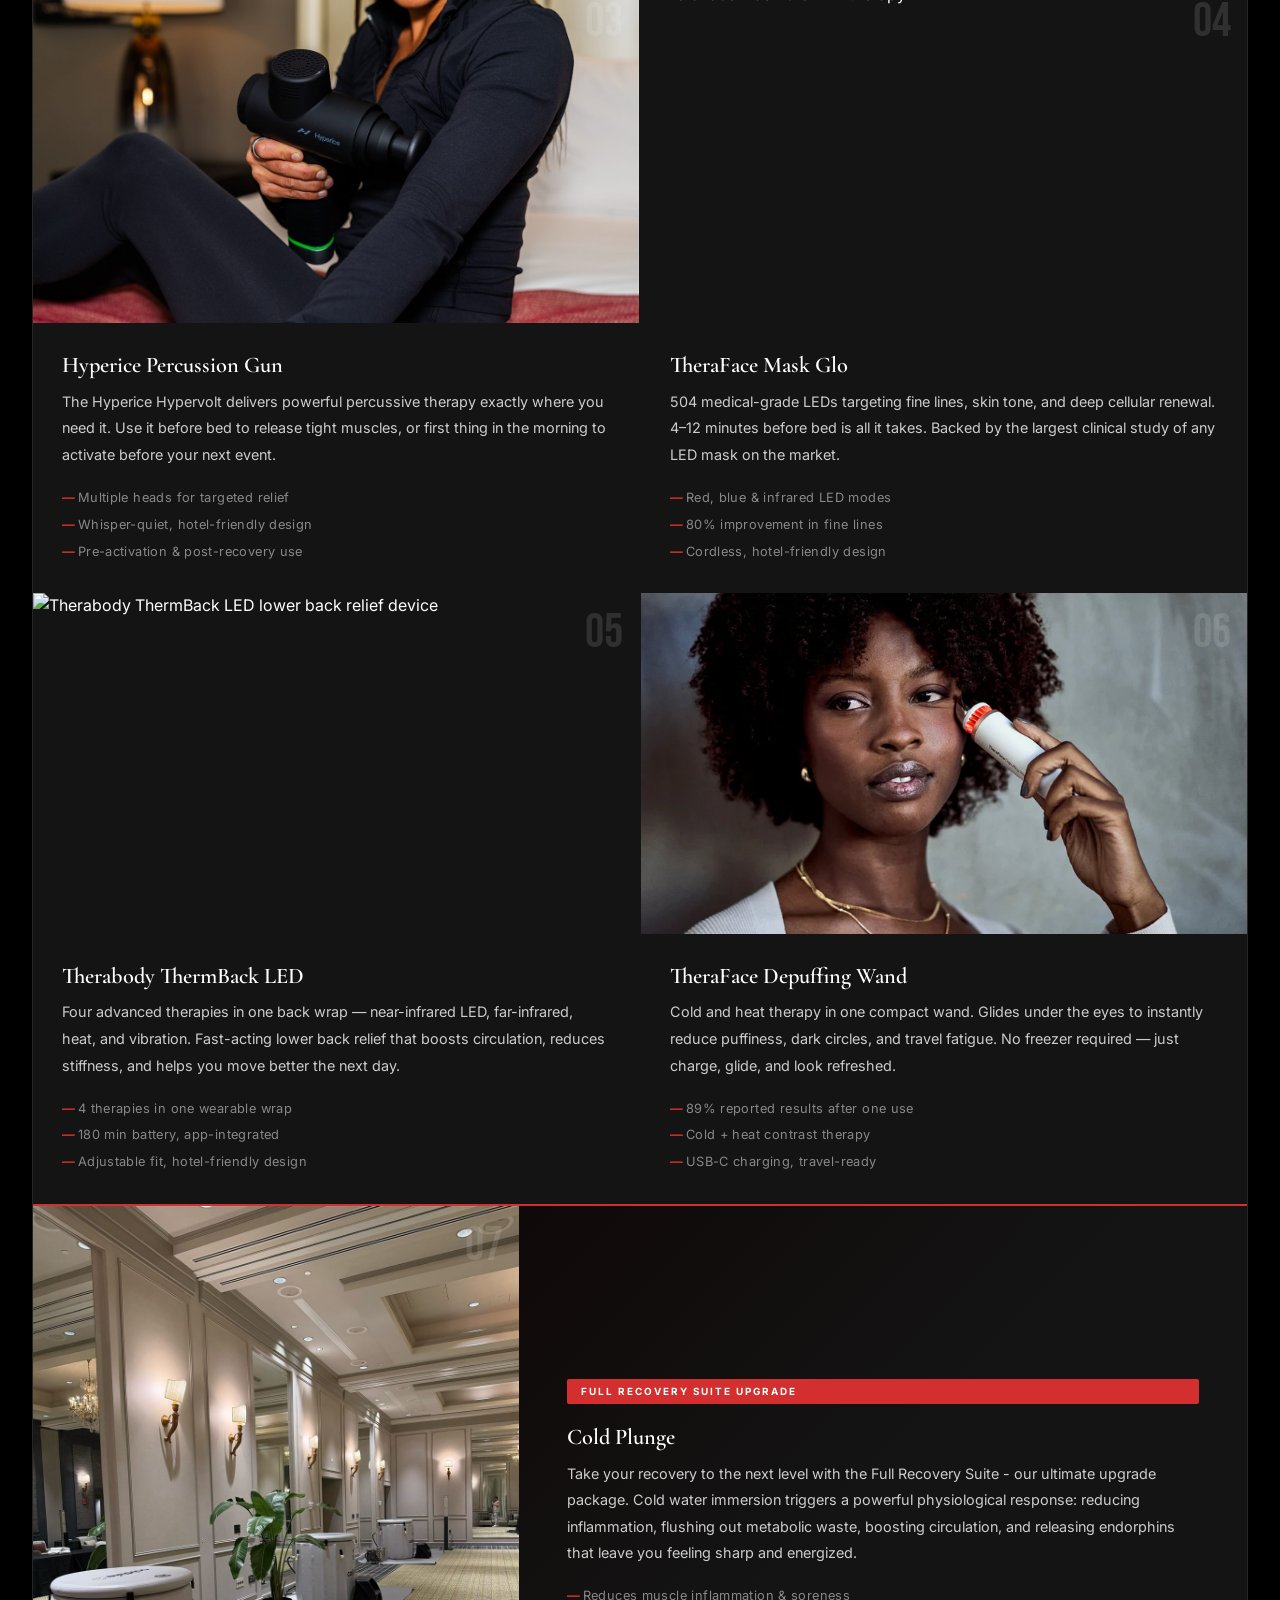
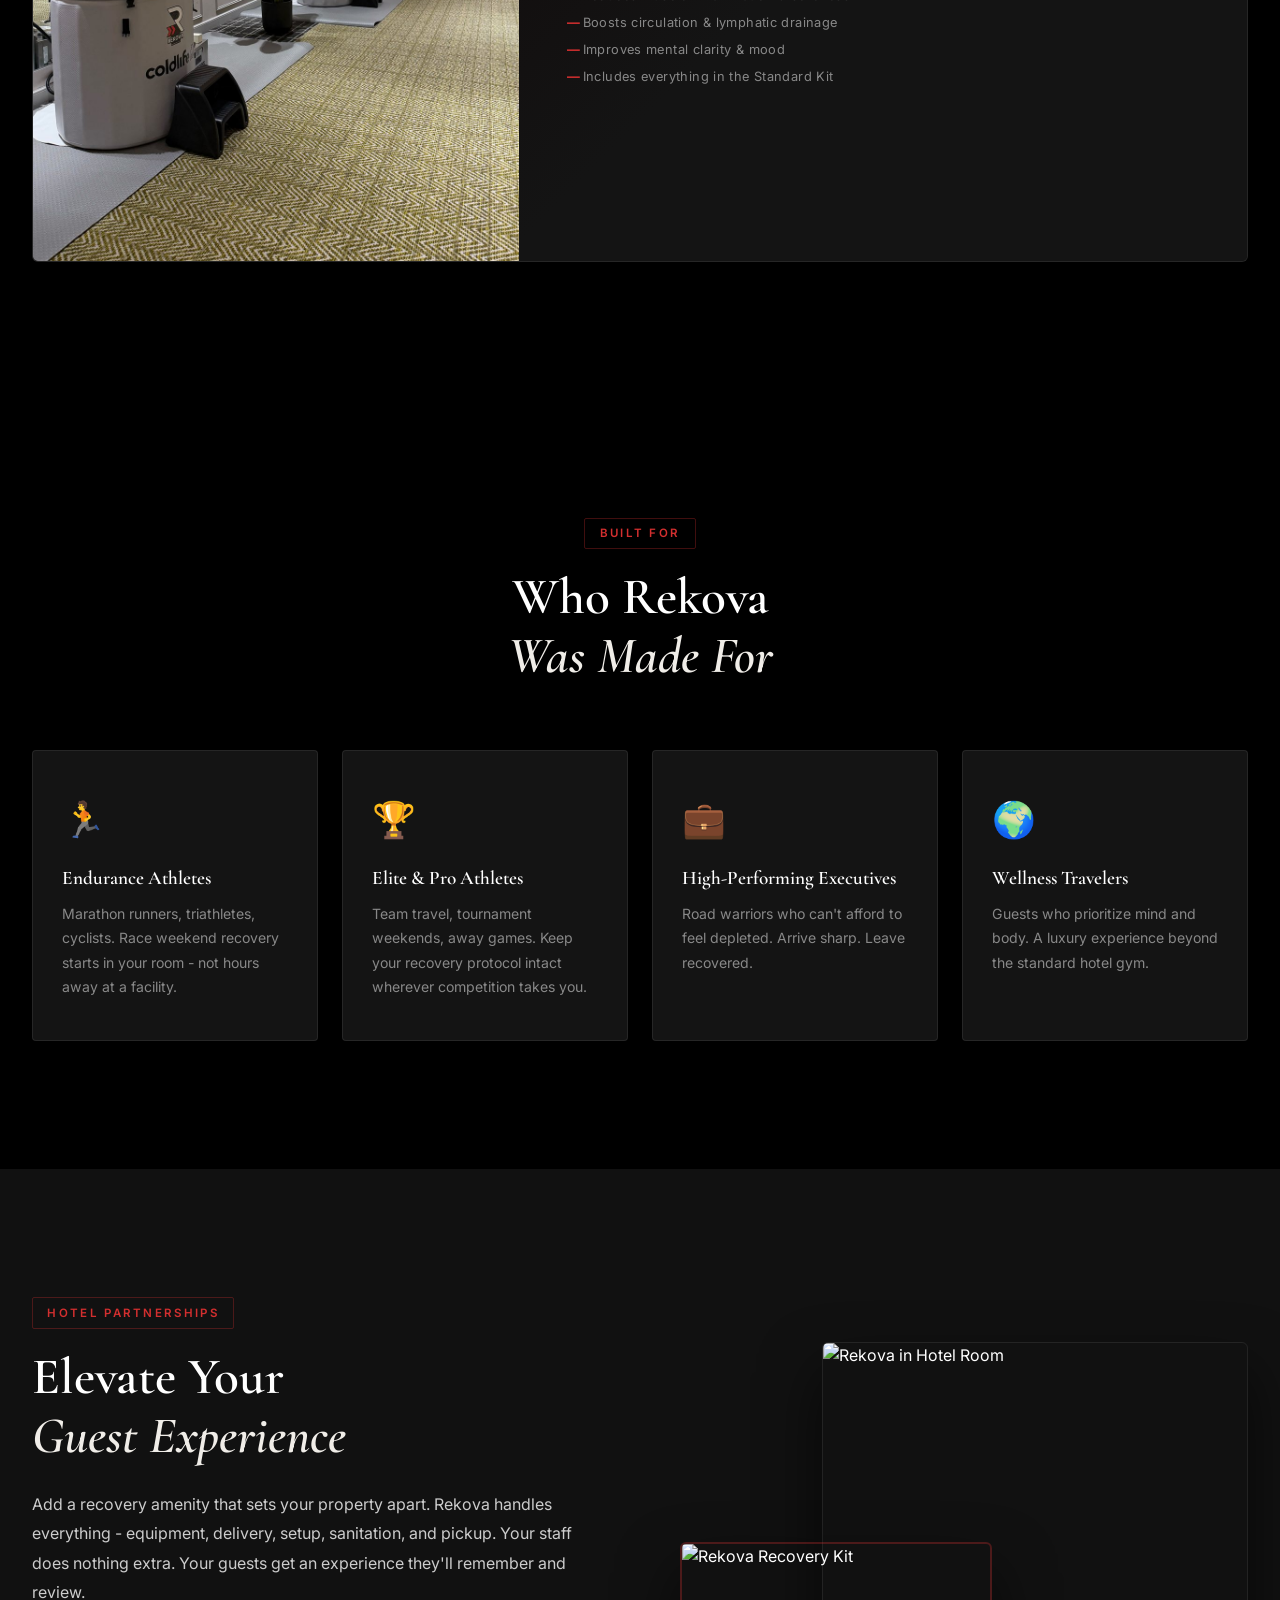
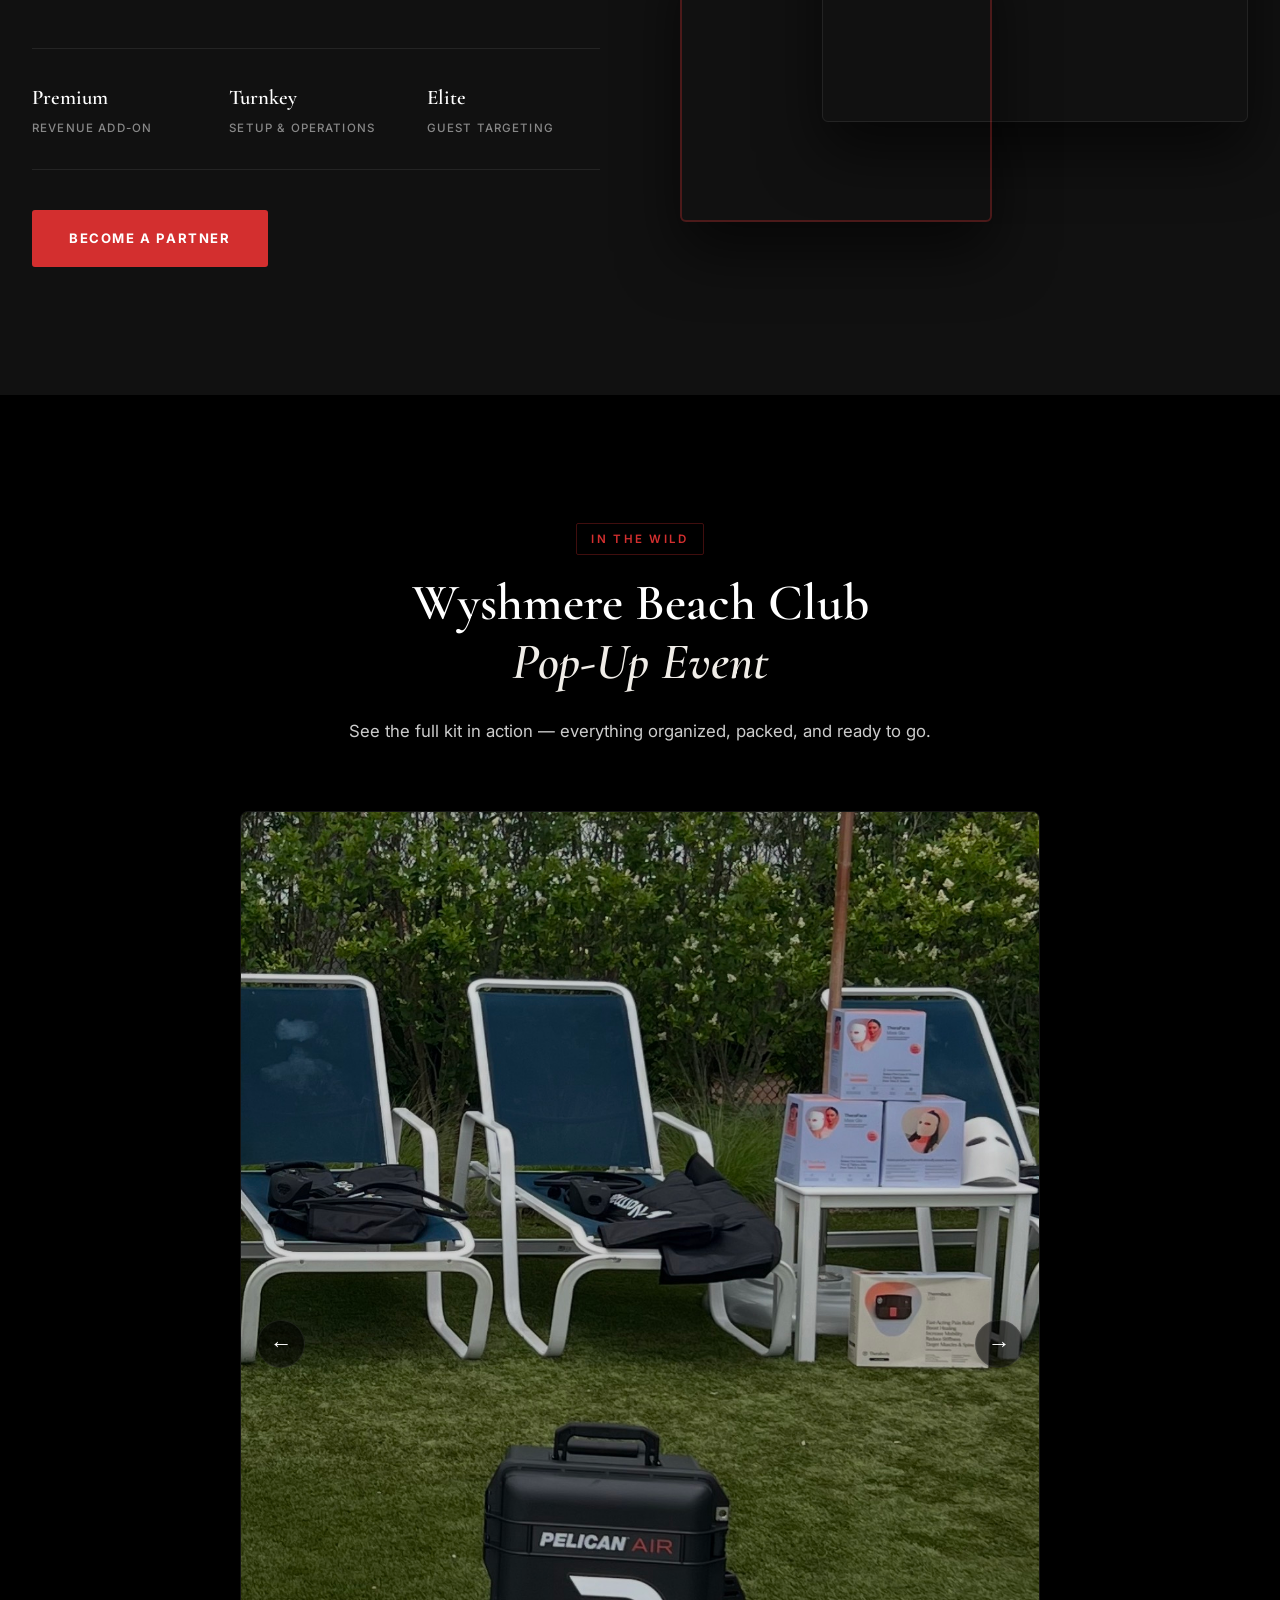
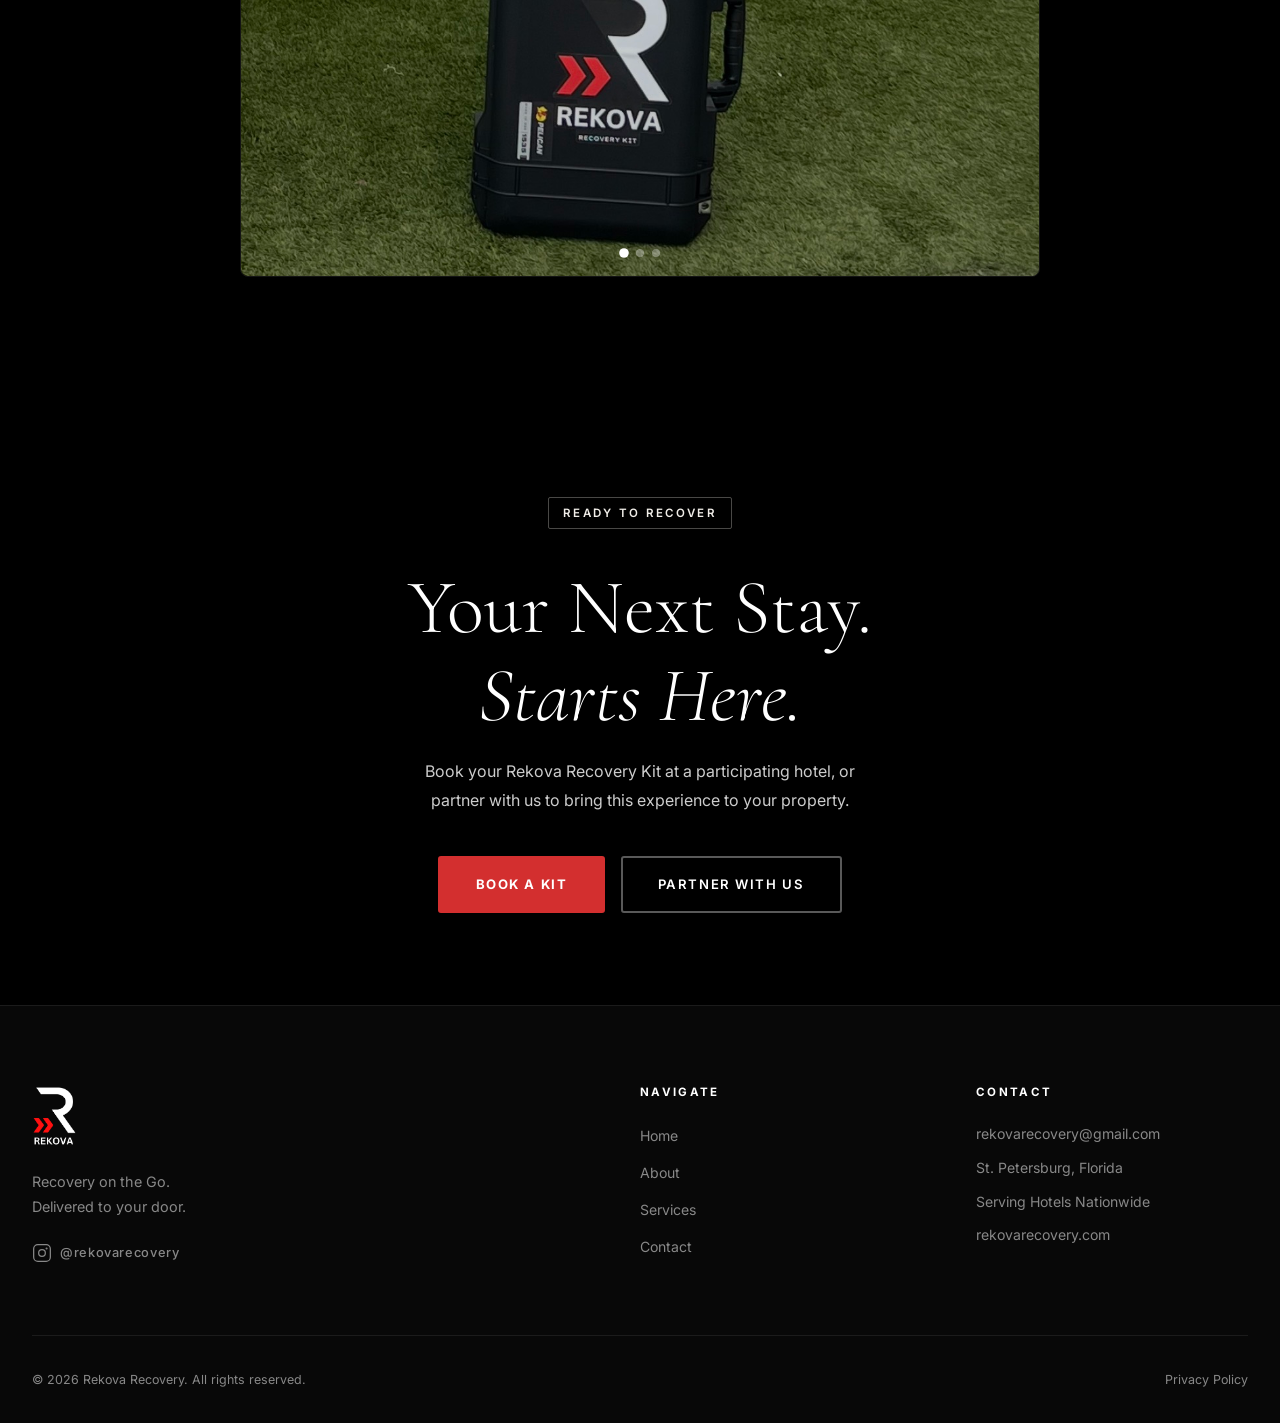
==== commit 182494f4: "Add Wyshmere event gallery slideshow" ====
--- a/index.html
+++ b/index.html
@@ -299,6 +299,33 @@
         </div>
     </section>
 
+    <!-- WYSHMERE EVENT GALLERY -->
+    <section class="event-gallery-section">
+        <div class="container">
+            <div class="section-header reveal-up">
+                <span class="label-tag">In The Wild</span>
+                <h2 class="section-heading">Wyshmere Beach Club<br><em>Pop-Up Event</em></h2>
+                <p class="section-sub">See the full kit in action — everything organized, packed, and ready to go.</p>
+            </div>
+            <div class="slideshow-wrap reveal-up">
+                <div class="slideshow-track" id="slideshowTrack">
+                    <div class="slide active">
+                        <img src="wyshmere-1.jpg" alt="Rekova Kit Open at Wyshmere Beach Club">
+                    </div>
+                    <div class="slide">
+                        <img src="wyshmere-2.jpg" alt="Rekova Event Setup at Wyshmere Beach Club">
+                    </div>
+                    <div class="slide">
+                        <img src="wyshmere-3.jpg" alt="Rekova Recovery Case at Wyshmere Pop-Up">
+                    </div>
+                </div>
+                <button class="slide-btn slide-prev" id="slidePrev" aria-label="Previous">&#8592;</button>
+                <button class="slide-btn slide-next" id="slideNext" aria-label="Next">&#8594;</button>
+                <div class="slide-dots" id="slideDots"></div>
+            </div>
+        </div>
+    </section>
+
     <!-- CTA BANNER -->
     <section class="cta-banner">
         <div class="cta-banner-bg">
--- a/styles.css
+++ b/styles.css
@@ -736,6 +736,91 @@
     height: 280px;
     bottom: 0; left: 0;
     border: 2px solid var(--border-red);
+}
+
+/* ============ EVENT GALLERY ============ */
+.event-gallery-section {
+    padding: 8rem 0;
+    background: var(--black);
+}
+.slideshow-wrap {
+    position: relative;
+    max-width: 800px;
+    margin: 0 auto;
+    border-radius: 8px;
+    overflow: hidden;
+    border: 1px solid var(--border);
+    box-shadow: 0 40px 80px rgba(0,0,0,0.6);
+}
+.slideshow-track {
+    position: relative;
+    width: 100%;
+    aspect-ratio: 3/4;
+    background: var(--black-mid);
+}
+.slide {
+    position: absolute;
+    inset: 0;
+    opacity: 0;
+    transition: opacity 0.6s ease;
+}
+.slide.active {
+    opacity: 1;
+}
+.slide img {
+    width: 100%;
+    height: 100%;
+    object-fit: cover;
+    display: block;
+}
+.slide-btn {
+    position: absolute;
+    top: 50%;
+    transform: translateY(-50%);
+    background: rgba(0,0,0,0.55);
+    border: 1px solid var(--border);
+    color: var(--white);
+    font-size: 1.4rem;
+    width: 48px;
+    height: 48px;
+    border-radius: 50%;
+    cursor: pointer;
+    z-index: 10;
+    display: flex;
+    align-items: center;
+    justify-content: center;
+    transition: background 0.2s, border-color 0.2s;
+}
+.slide-btn:hover {
+    background: var(--red);
+    border-color: var(--red);
+}
+.slide-prev { left: 1rem; }
+.slide-next { right: 1rem; }
+.slide-dots {
+    position: absolute;
+    bottom: 1.2rem;
+    left: 50%;
+    transform: translateX(-50%);
+    display: flex;
+    gap: 0.5rem;
+    z-index: 10;
+}
+.slide-dot {
+    width: 8px;
+    height: 8px;
+    border-radius: 50%;
+    background: rgba(255,255,255,0.35);
+    border: none;
+    cursor: pointer;
+    transition: background 0.2s, transform 0.2s;
+}
+.slide-dot.active {
+    background: var(--white);
+    transform: scale(1.2);
+}
+@media (max-width: 768px) {
+    .slideshow-wrap { max-width: 100%; }
 }
 
 /* ============ CTA BANNER ============ */
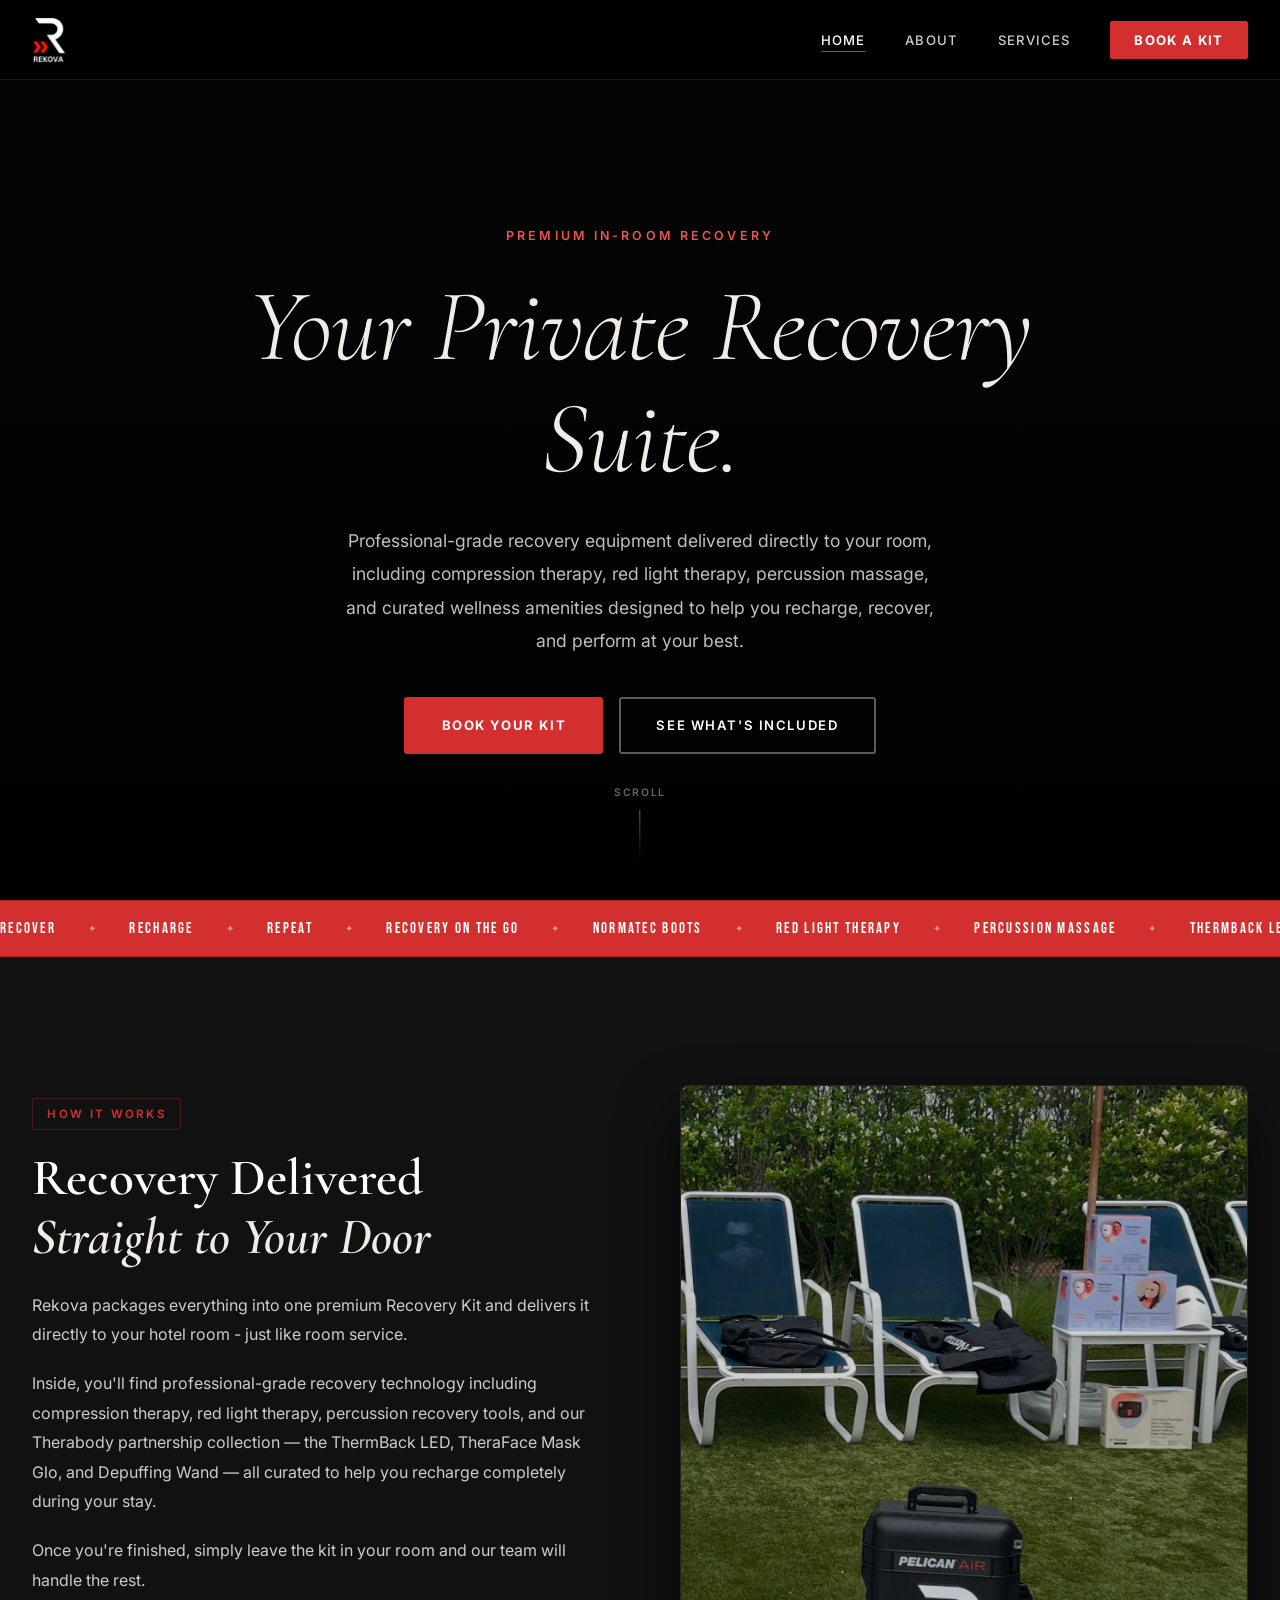
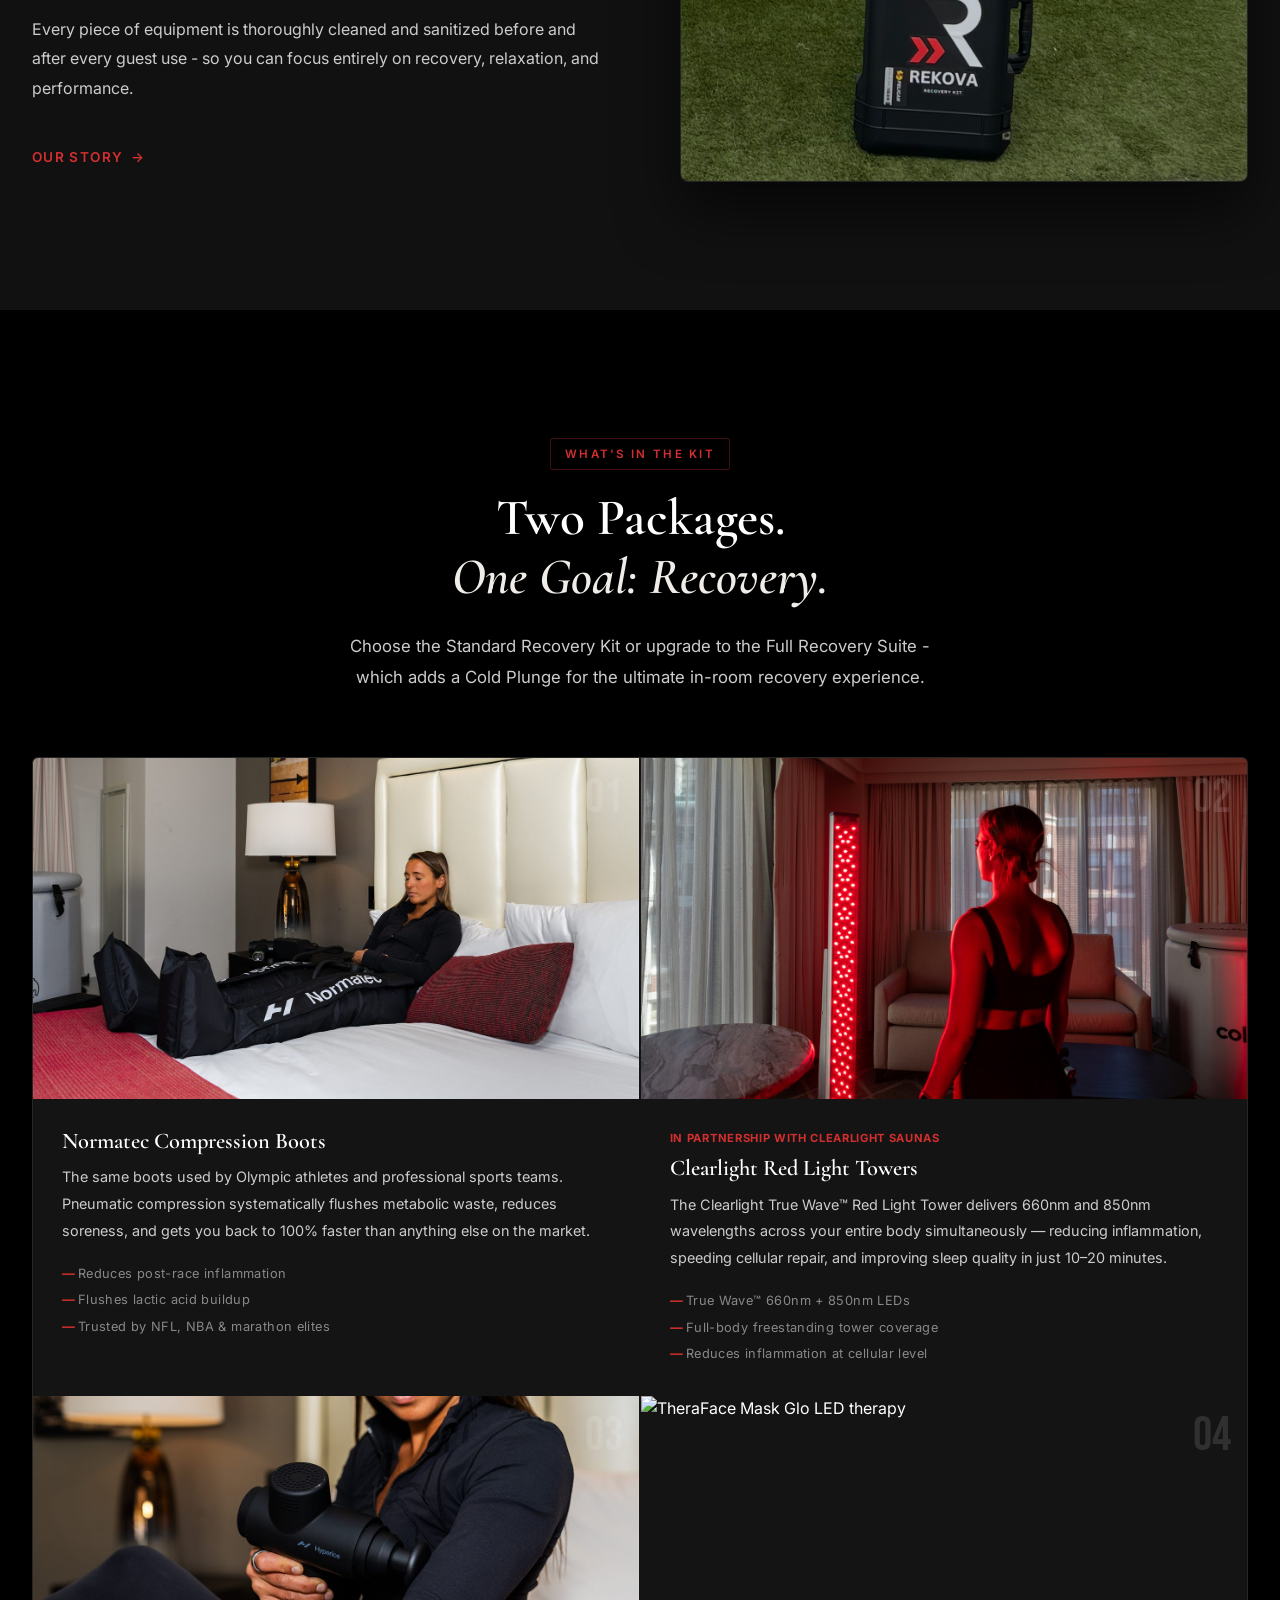
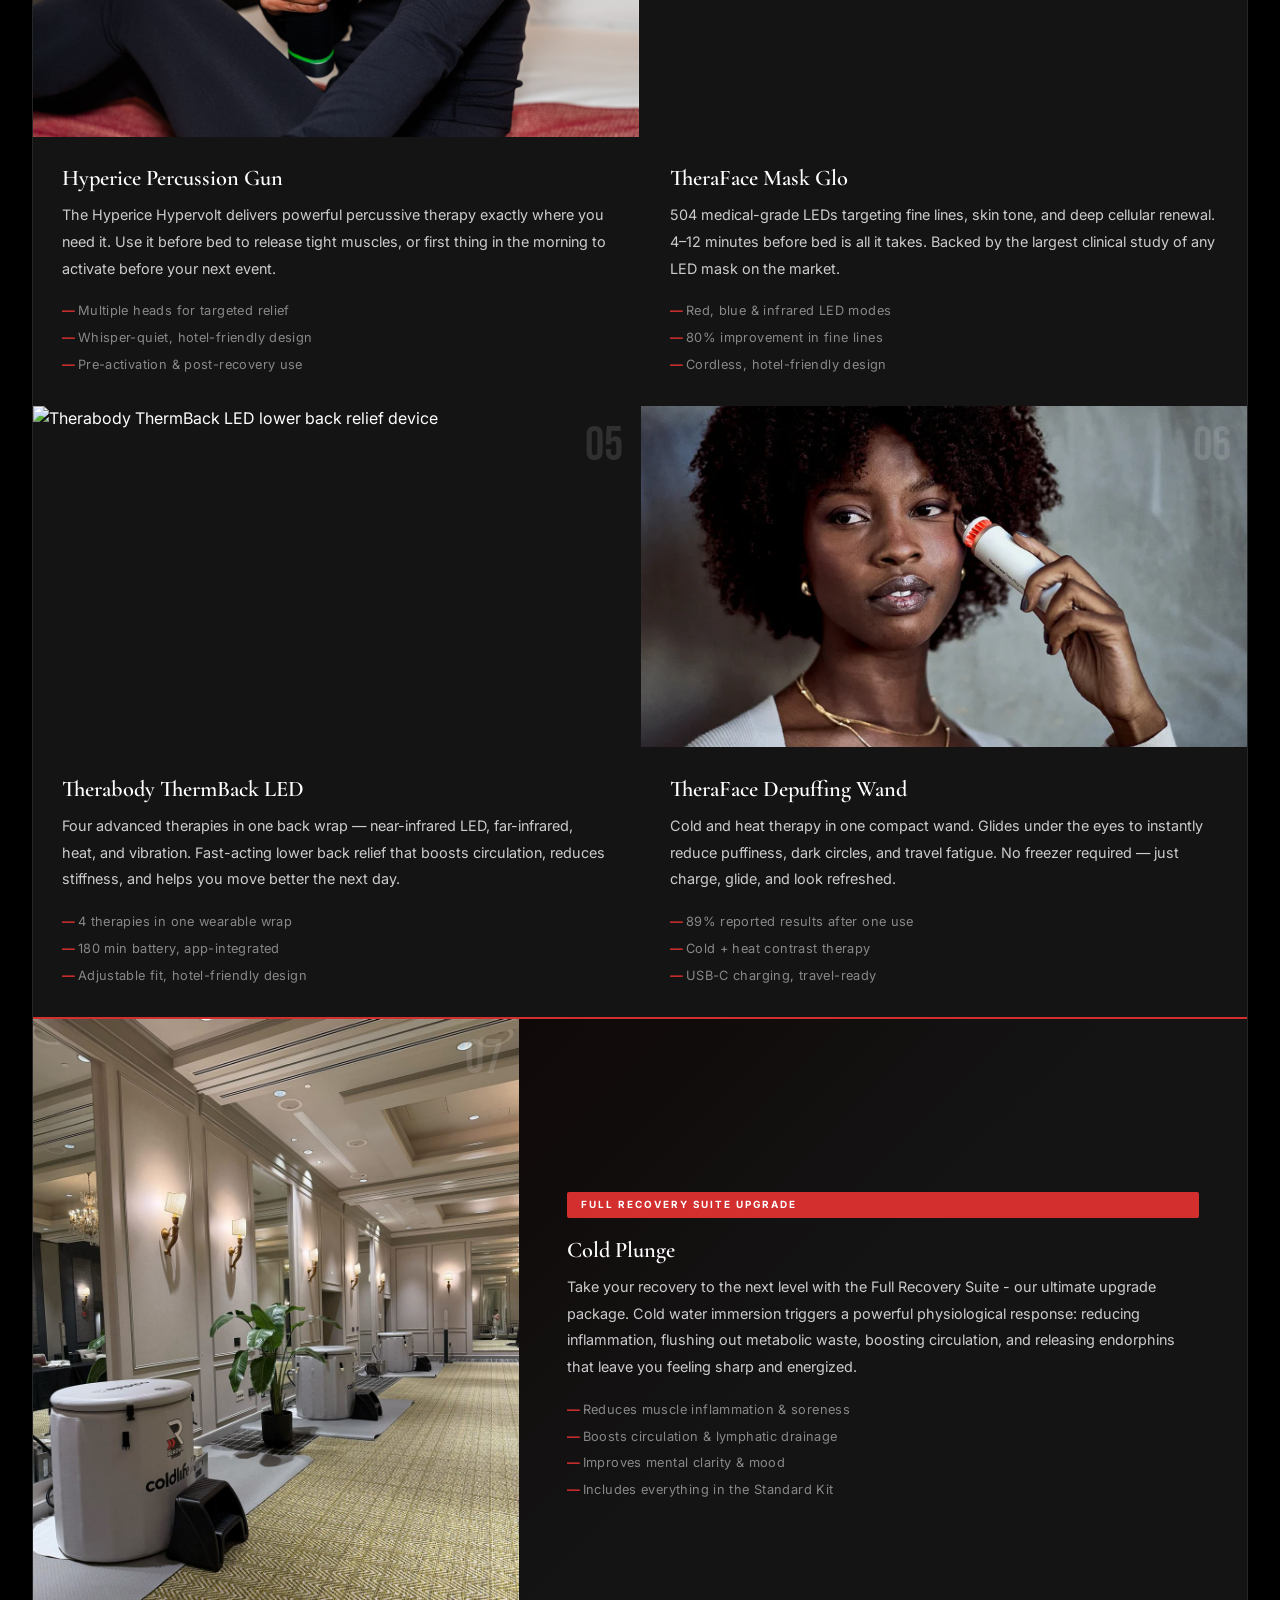
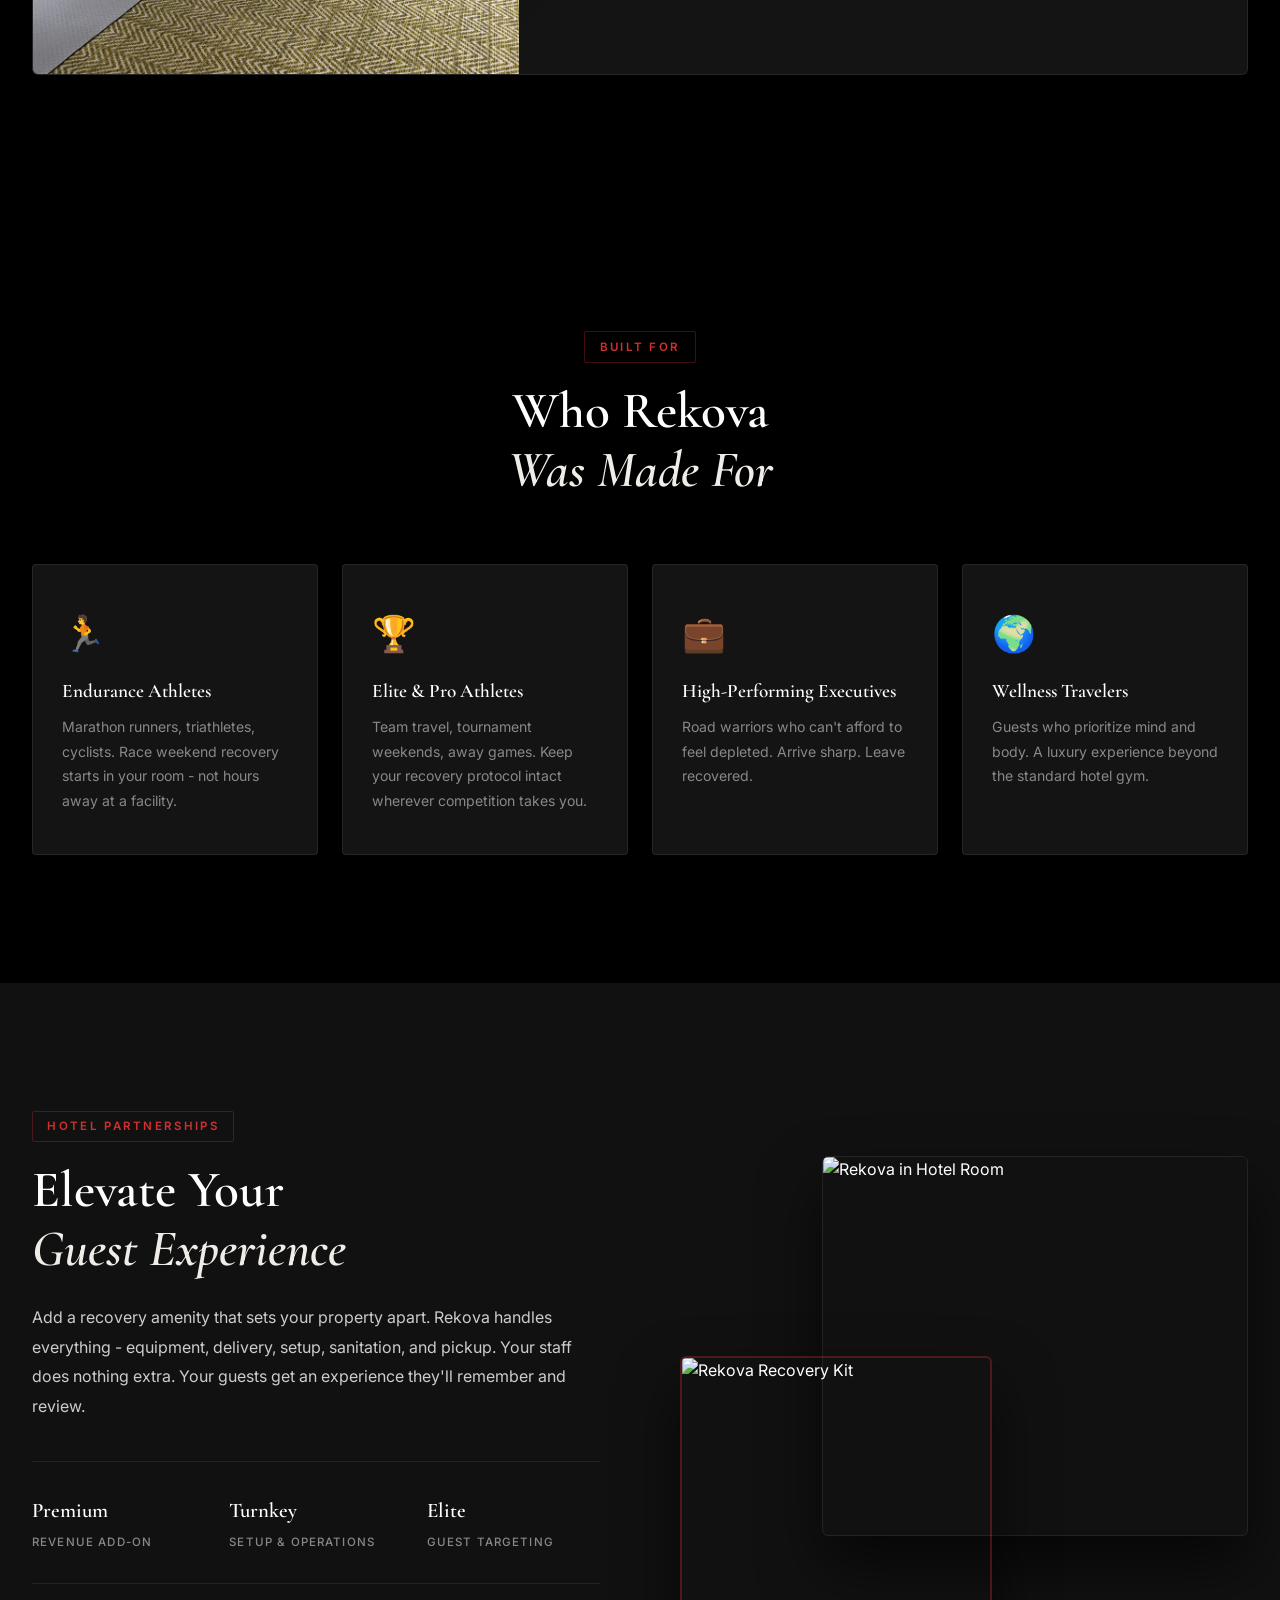
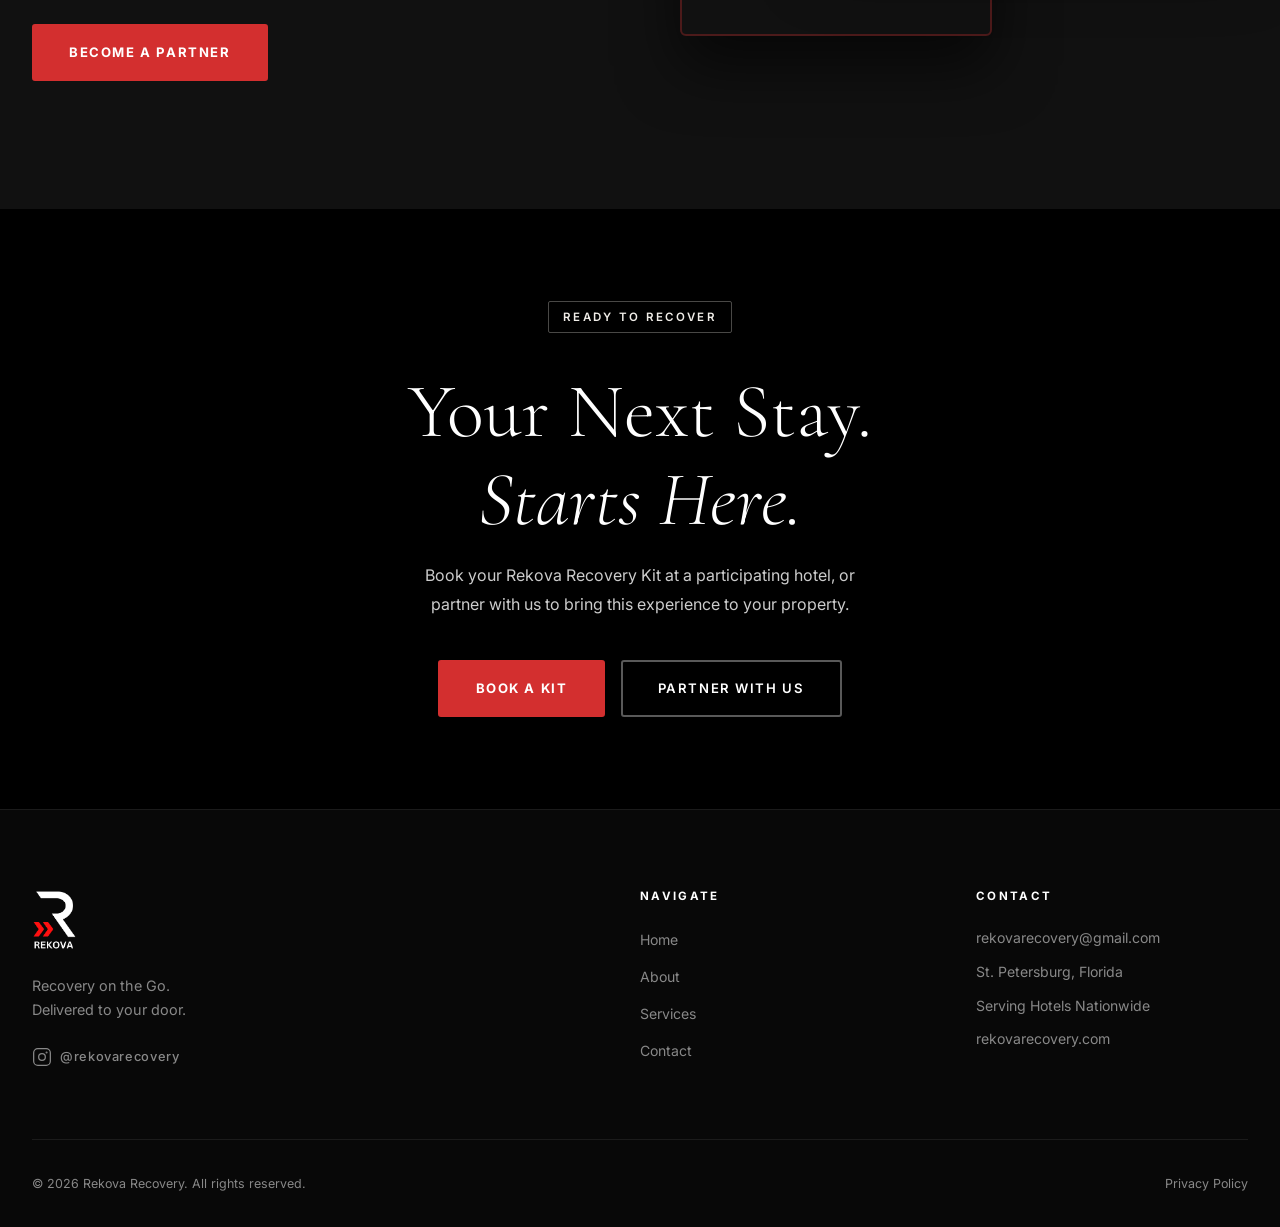
==== commit ba8b62d3: "Replace gallery with single kit photo in How It Works section" ====
--- a/index.html
+++ b/index.html
@@ -96,10 +96,8 @@
                     <a href="about.html" class="btn-text-link">Our Story <span class="arrow">→</span></a>
                 </div>
                 <div class="model-visual reveal-right">
-                    <div class="model-video-card">
-                        <iframe src="https://www.youtube-nocookie.com/embed/WucbrRGIi6o?autoplay=1&mute=1&loop=1&playlist=WucbrRGIi6o&controls=0&rel=0&playsinline=1&modestbranding=1&enablejsapi=1" frameborder="0" allow="autoplay; encrypted-media; fullscreen" allowfullscreen style="width:115%;height:115%;position:absolute;top:-7.5%;left:-7.5%;pointer-events:none;"></iframe>
-                        <div class="video-shield"></div>
-                        <div class="video-caption">Boston Marathon Pop-Up · Hotel Commonwealth</div>
+                    <div class="kit-open-photo">
+                        <img src="wyshmere-1.jpg" alt="Rekova Recovery Kit open showing all equipment inside">
                     </div>
                 </div>
             </div>
@@ -299,33 +297,6 @@
         </div>
     </section>
 
-    <!-- WYSHMERE EVENT GALLERY -->
-    <section class="event-gallery-section">
-        <div class="container">
-            <div class="section-header reveal-up">
-                <span class="label-tag">In The Wild</span>
-                <h2 class="section-heading">Wyshmere Beach Club<br><em>Pop-Up Event</em></h2>
-                <p class="section-sub">See the full kit in action — everything organized, packed, and ready to go.</p>
-            </div>
-            <div class="slideshow-wrap reveal-up">
-                <div class="slideshow-track" id="slideshowTrack">
-                    <div class="slide active">
-                        <img src="wyshmere-1.jpg" alt="Rekova Kit Open at Wyshmere Beach Club">
-                    </div>
-                    <div class="slide">
-                        <img src="wyshmere-2.jpg" alt="Rekova Event Setup at Wyshmere Beach Club">
-                    </div>
-                    <div class="slide">
-                        <img src="wyshmere-3.jpg" alt="Rekova Recovery Case at Wyshmere Pop-Up">
-                    </div>
-                </div>
-                <button class="slide-btn slide-prev" id="slidePrev" aria-label="Previous">&#8592;</button>
-                <button class="slide-btn slide-next" id="slideNext" aria-label="Next">&#8594;</button>
-                <div class="slide-dots" id="slideDots"></div>
-            </div>
-        </div>
-    </section>
-
     <!-- CTA BANNER -->
     <section class="cta-banner">
         <div class="cta-banner-bg">
--- a/styles.css
+++ b/styles.css
@@ -739,88 +739,17 @@
 }
 
 /* ============ EVENT GALLERY ============ */
-.event-gallery-section {
-    padding: 8rem 0;
-    background: var(--black);
-}
-.slideshow-wrap {
-    position: relative;
-    max-width: 800px;
-    margin: 0 auto;
+.kit-open-photo {
     border-radius: 8px;
     overflow: hidden;
     border: 1px solid var(--border);
-    box-shadow: 0 40px 80px rgba(0,0,0,0.6);
-}
-.slideshow-track {
-    position: relative;
-    width: 100%;
-    aspect-ratio: 3/4;
-    background: var(--black-mid);
-}
-.slide {
-    position: absolute;
-    inset: 0;
-    opacity: 0;
-    transition: opacity 0.6s ease;
-}
-.slide.active {
-    opacity: 1;
-}
-.slide img {
+    box-shadow: 0 30px 60px rgba(0,0,0,0.6);
+}
+.kit-open-photo img {
     width: 100%;
     height: 100%;
     object-fit: cover;
     display: block;
-}
-.slide-btn {
-    position: absolute;
-    top: 50%;
-    transform: translateY(-50%);
-    background: rgba(0,0,0,0.55);
-    border: 1px solid var(--border);
-    color: var(--white);
-    font-size: 1.4rem;
-    width: 48px;
-    height: 48px;
-    border-radius: 50%;
-    cursor: pointer;
-    z-index: 10;
-    display: flex;
-    align-items: center;
-    justify-content: center;
-    transition: background 0.2s, border-color 0.2s;
-}
-.slide-btn:hover {
-    background: var(--red);
-    border-color: var(--red);
-}
-.slide-prev { left: 1rem; }
-.slide-next { right: 1rem; }
-.slide-dots {
-    position: absolute;
-    bottom: 1.2rem;
-    left: 50%;
-    transform: translateX(-50%);
-    display: flex;
-    gap: 0.5rem;
-    z-index: 10;
-}
-.slide-dot {
-    width: 8px;
-    height: 8px;
-    border-radius: 50%;
-    background: rgba(255,255,255,0.35);
-    border: none;
-    cursor: pointer;
-    transition: background 0.2s, transform 0.2s;
-}
-.slide-dot.active {
-    background: var(--white);
-    transform: scale(1.2);
-}
-@media (max-width: 768px) {
-    .slideshow-wrap { max-width: 100%; }
 }
 
 /* ============ CTA BANNER ============ */
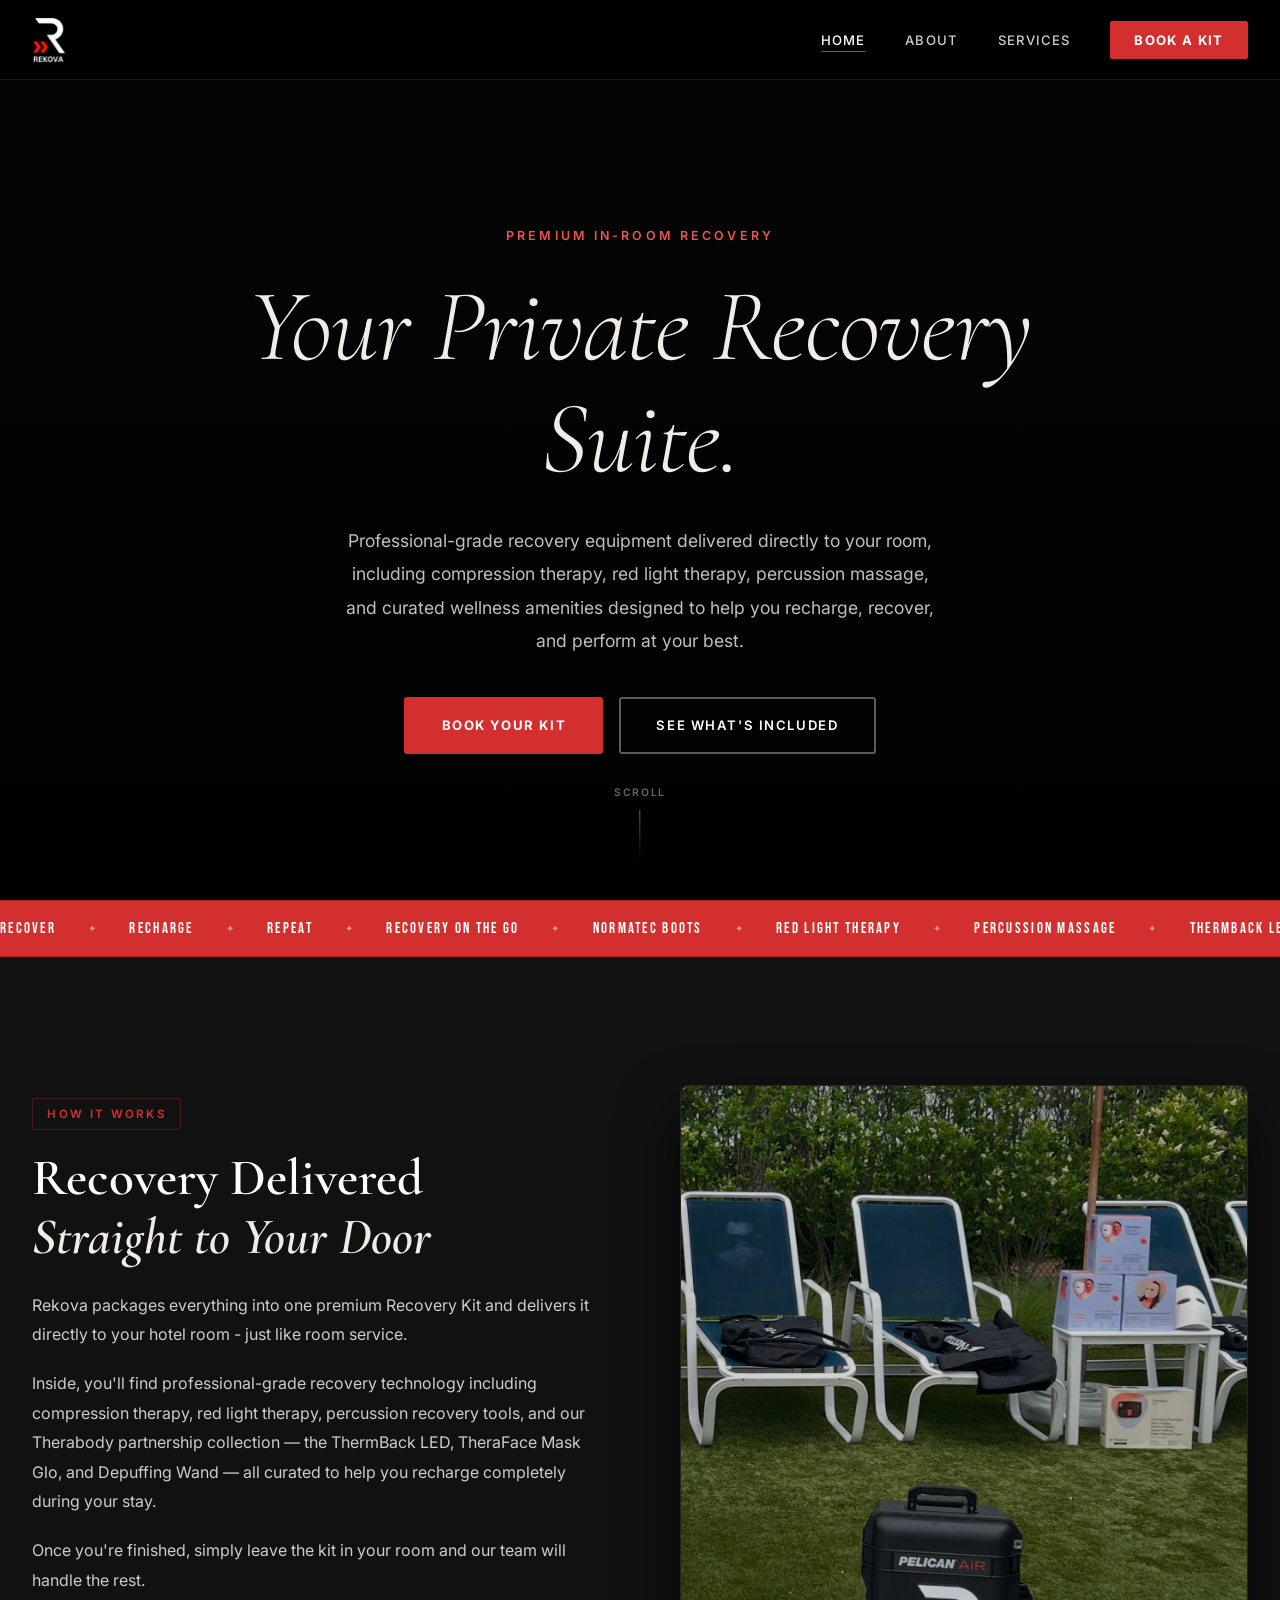
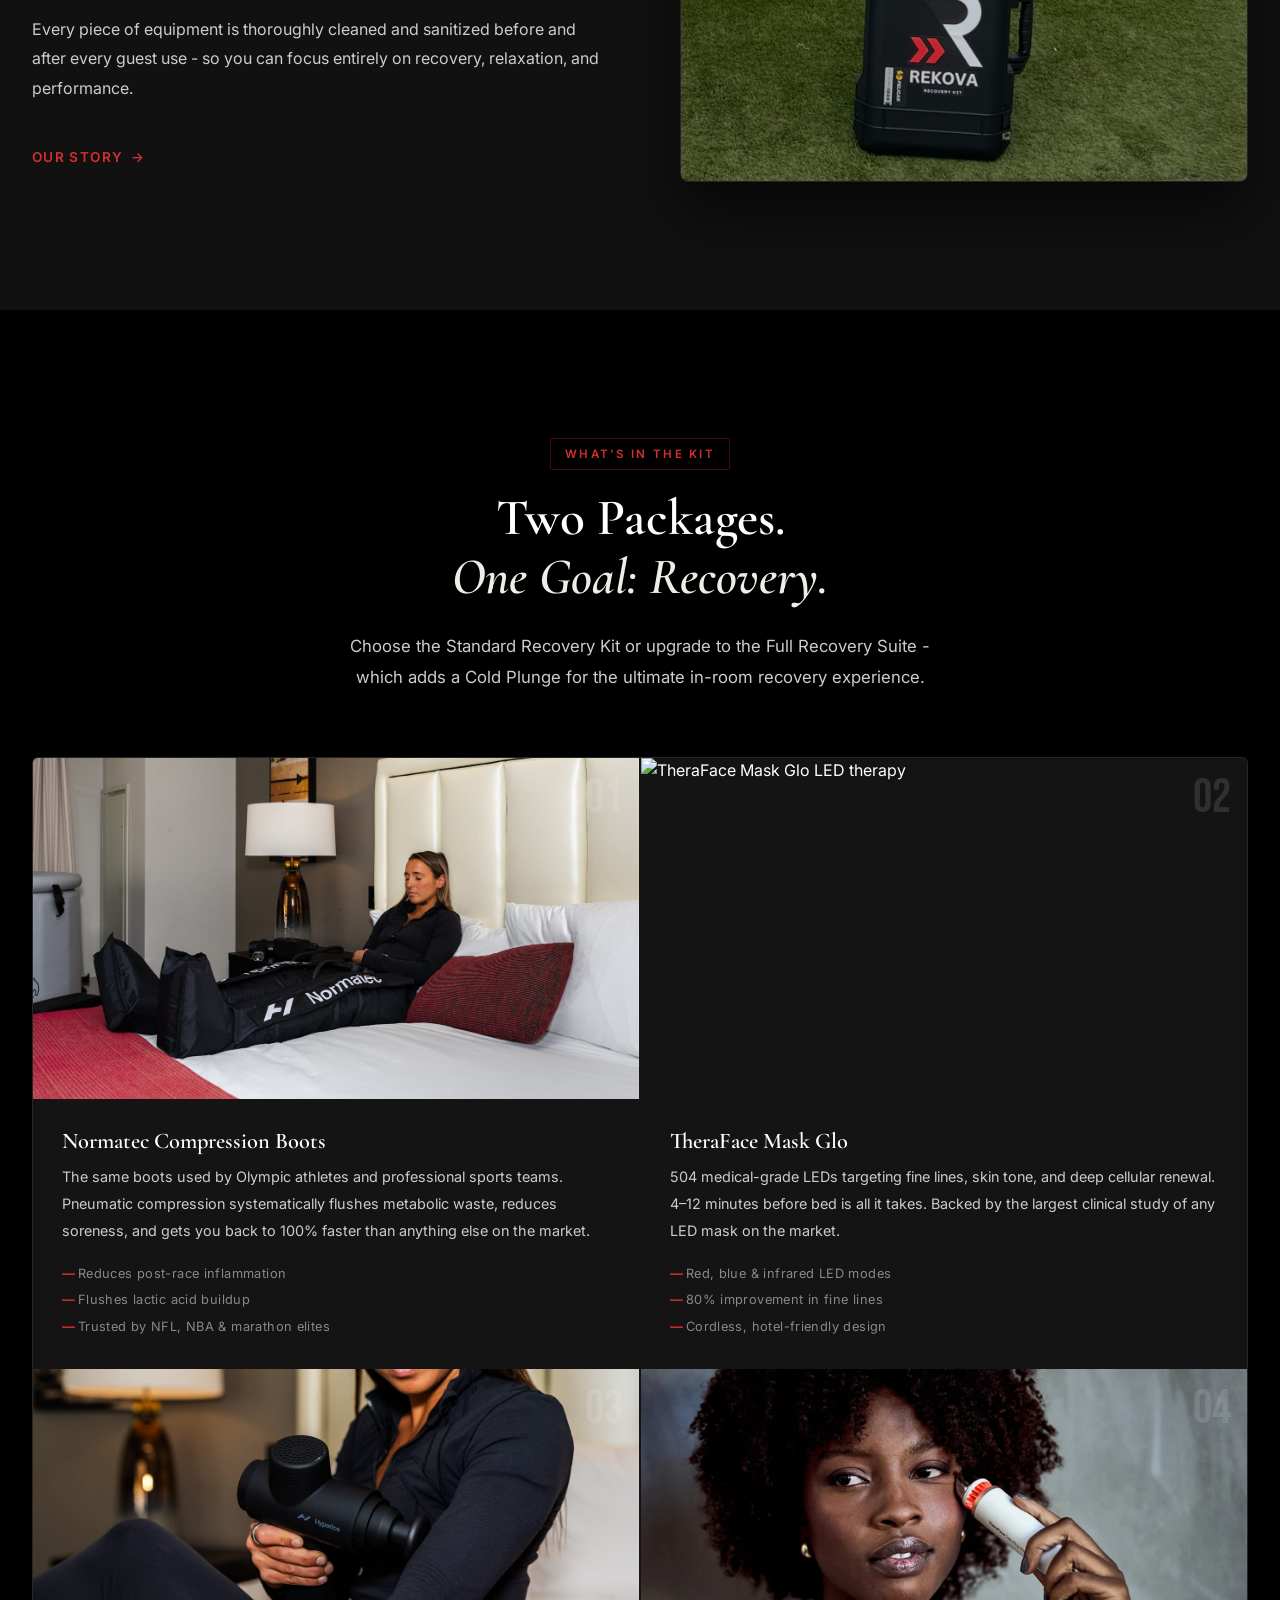
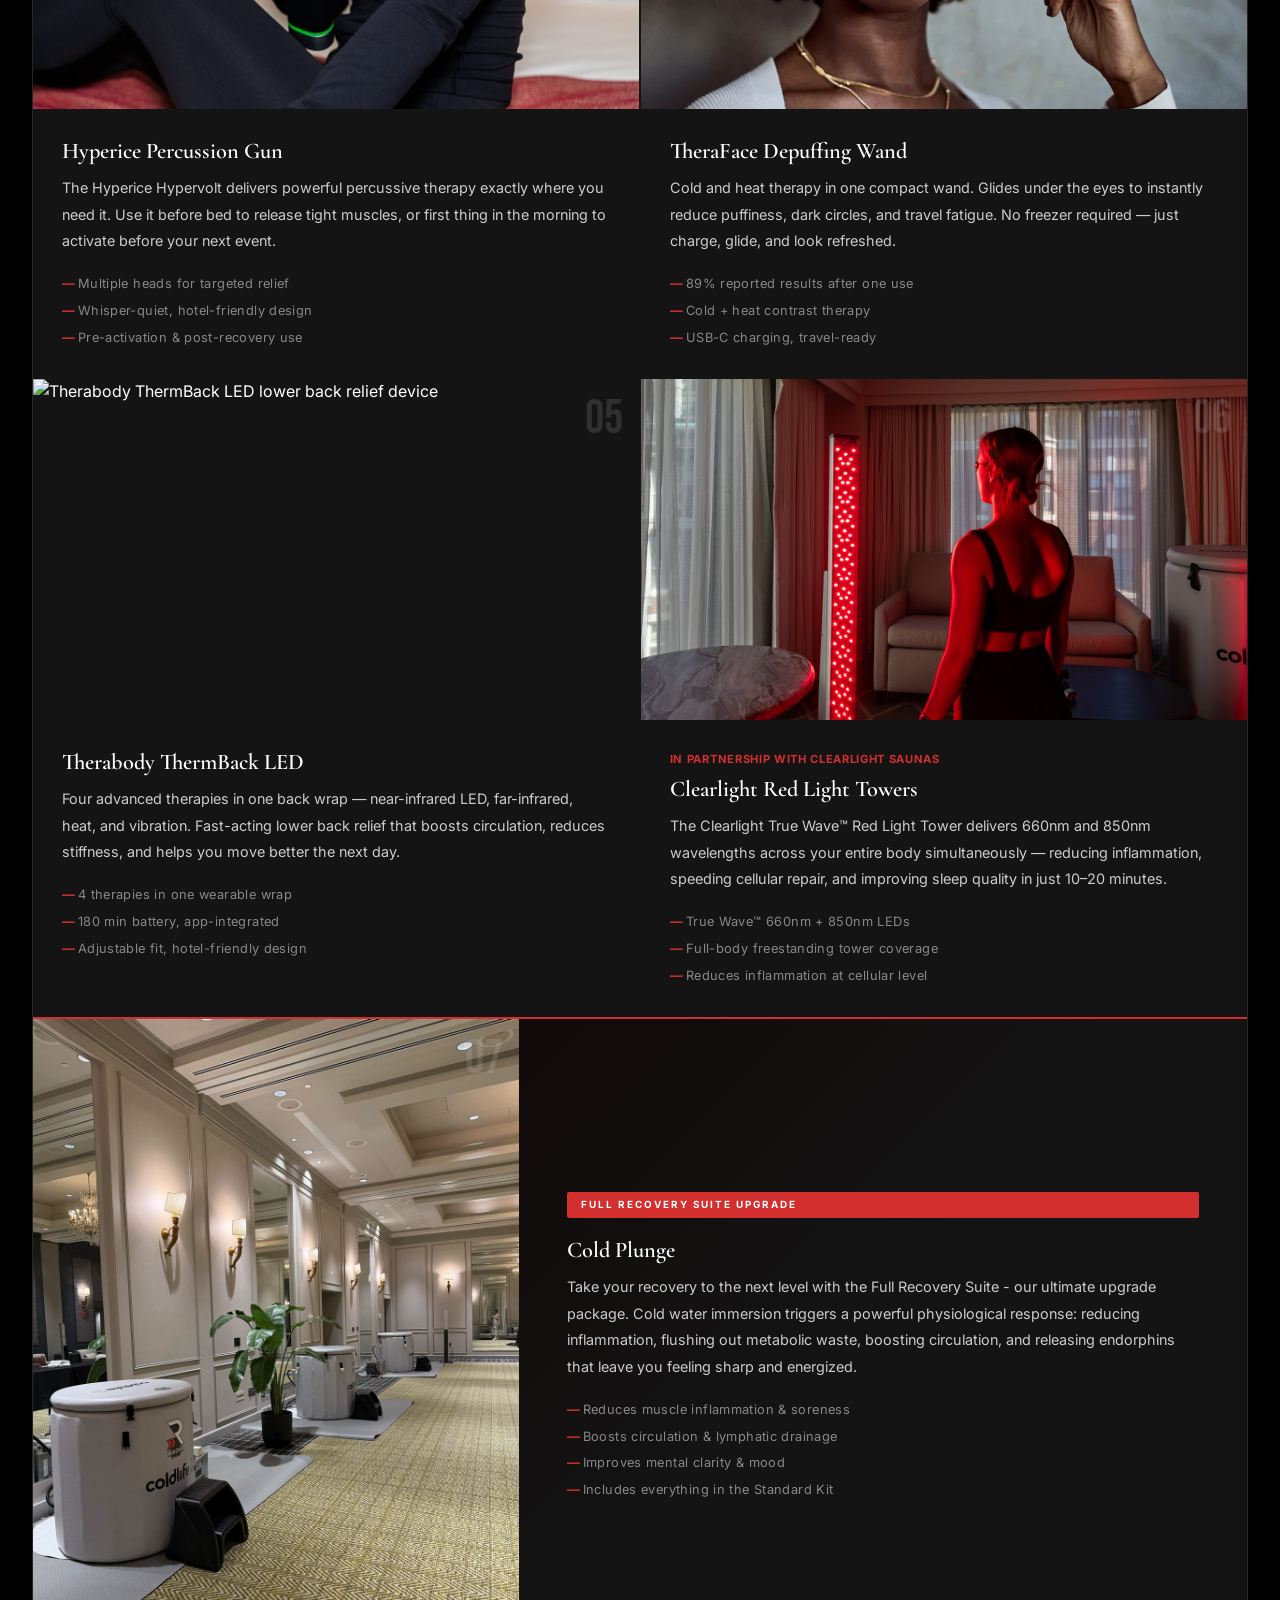
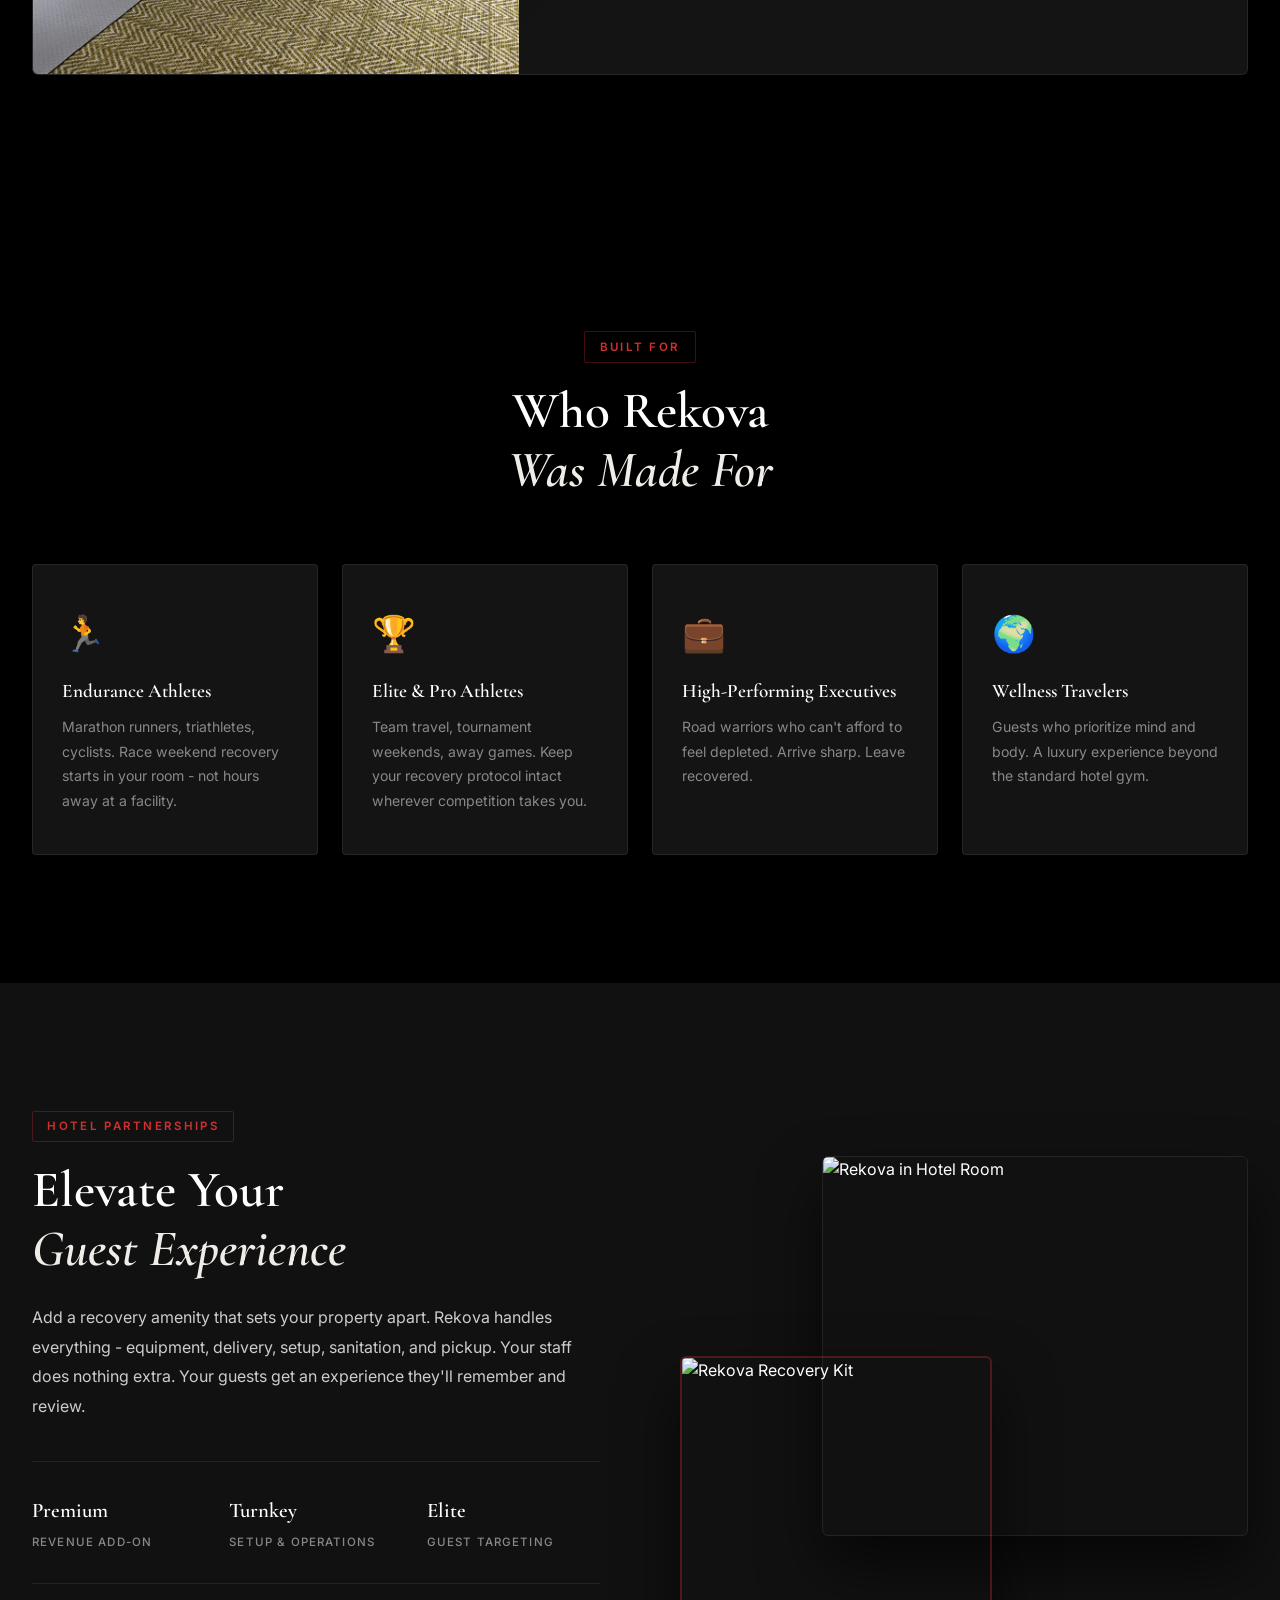
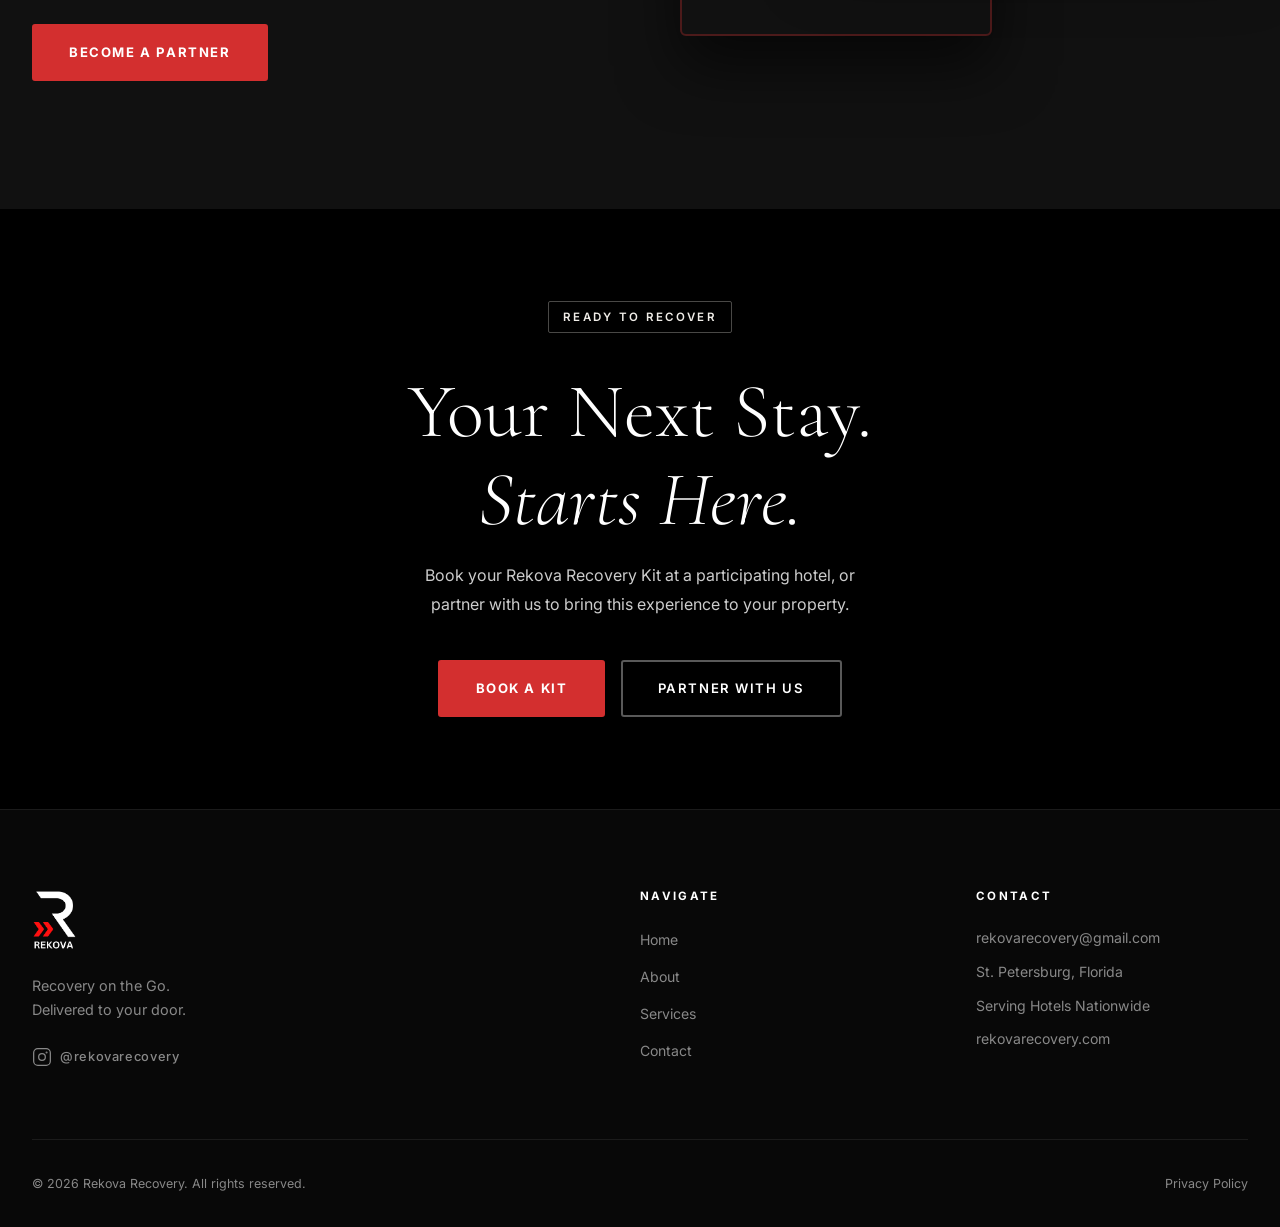
==== commit 09111177: "Reorder kit cards: LED mask and depuffing wand up, red light tower last" ====
--- a/index.html
+++ b/index.html
@@ -130,8 +130,68 @@
                 </div>
                 <div class="kit-card reveal-up delay-2">
                     <div class="kit-card-media">
+                        <img src="https://www.therabody.com/cdn/shop/files/Mask-Glo-PDP-New-Hero-1.webp?v=1761354804" alt="TheraFace Mask Glo LED therapy">
+                        <div class="kit-number">02</div>
+                    </div>
+                    <div class="kit-card-body">
+                        <h3>TheraFace Mask Glo</h3>
+                        <p>504 medical-grade LEDs targeting fine lines, skin tone, and deep cellular renewal. 4–12 minutes before bed is all it takes. Backed by the largest clinical study of any LED mask on the market.</p>
+                        <ul class="kit-benefits">
+                            <li>Red, blue & infrared LED modes</li>
+                            <li>80% improvement in fine lines</li>
+                            <li>Cordless, hotel-friendly design</li>
+                        </ul>
+                    </div>
+                </div>
+                <div class="kit-card reveal-up delay-3">
+                    <div class="kit-card-media">
+                        <img src="percussion-kit.jpg" alt="Hyperice Percussion Gun in hotel room">
+                        <div class="kit-number">03</div>
+                    </div>
+                    <div class="kit-card-body">
+                        <h3>Hyperice Percussion Gun</h3>
+                        <p>The Hyperice Hypervolt delivers powerful percussive therapy exactly where you need it. Use it before bed to release tight muscles, or first thing in the morning to activate before your next event.</p>
+                        <ul class="kit-benefits">
+                            <li>Multiple heads for targeted relief</li>
+                            <li>Whisper-quiet, hotel-friendly design</li>
+                            <li>Pre-activation & post-recovery use</li>
+                        </ul>
+                    </div>
+                </div>
+                <div class="kit-card reveal-up delay-4">
+                    <div class="kit-card-media">
+                        <img src="depuffing-wand-kit.jpg" alt="TheraFace Depuffing Wand facial recovery">
+                        <div class="kit-number">04</div>
+                    </div>
+                    <div class="kit-card-body">
+                        <h3>TheraFace Depuffing Wand</h3>
+                        <p>Cold and heat therapy in one compact wand. Glides under the eyes to instantly reduce puffiness, dark circles, and travel fatigue. No freezer required — just charge, glide, and look refreshed.</p>
+                        <ul class="kit-benefits">
+                            <li>89% reported results after one use</li>
+                            <li>Cold + heat contrast therapy</li>
+                            <li>USB-C charging, travel-ready</li>
+                        </ul>
+                    </div>
+                </div>
+                <div class="kit-card reveal-up delay-5">
+                    <div class="kit-card-media">
+                        <img src="https://www.therabody.eu/cdn/shop/files/ThermBack-LED-Hero-3.webp?v=1760130926&width=800" alt="Therabody ThermBack LED lower back relief device">
+                        <div class="kit-number">05</div>
+                    </div>
+                    <div class="kit-card-body">
+                        <h3>Therabody ThermBack LED</h3>
+                        <p>Four advanced therapies in one back wrap — near-infrared LED, far-infrared, heat, and vibration. Fast-acting lower back relief that boosts circulation, reduces stiffness, and helps you move better the next day.</p>
+                        <ul class="kit-benefits">
+                            <li>4 therapies in one wearable wrap</li>
+                            <li>180 min battery, app-integrated</li>
+                            <li>Adjustable fit, hotel-friendly design</li>
+                        </ul>
+                    </div>
+                </div>
+                <div class="kit-card reveal-up delay-6">
+                    <div class="kit-card-media">
                         <img src="redlight-kit.jpg" alt="Clearlight Red Light Tower full-body therapy">
-                        <div class="kit-number">02</div>
+                        <div class="kit-number">06</div>
                     </div>
                     <div class="kit-card-body">
                         <p style="font-size:0.7rem; font-weight:700; color:var(--red); margin-bottom:0.4rem; letter-spacing:0.06em; text-transform:uppercase;">In partnership with Clearlight Saunas</p>
@@ -141,66 +201,6 @@
                             <li>True Wave™ 660nm + 850nm LEDs</li>
                             <li>Full-body freestanding tower coverage</li>
                             <li>Reduces inflammation at cellular level</li>
-                        </ul>
-                    </div>
-                </div>
-                <div class="kit-card reveal-up delay-3">
-                    <div class="kit-card-media">
-                        <img src="percussion-kit.jpg" alt="Hyperice Percussion Gun in hotel room">
-                        <div class="kit-number">03</div>
-                    </div>
-                    <div class="kit-card-body">
-                        <h3>Hyperice Percussion Gun</h3>
-                        <p>The Hyperice Hypervolt delivers powerful percussive therapy exactly where you need it. Use it before bed to release tight muscles, or first thing in the morning to activate before your next event.</p>
-                        <ul class="kit-benefits">
-                            <li>Multiple heads for targeted relief</li>
-                            <li>Whisper-quiet, hotel-friendly design</li>
-                            <li>Pre-activation & post-recovery use</li>
-                        </ul>
-                    </div>
-                </div>
-                <div class="kit-card reveal-up delay-4">
-                    <div class="kit-card-media">
-                        <img src="https://www.therabody.com/cdn/shop/files/Mask-Glo-PDP-New-Hero-1.webp?v=1761354804" alt="TheraFace Mask Glo LED therapy">
-                        <div class="kit-number">04</div>
-                    </div>
-                    <div class="kit-card-body">
-                        <h3>TheraFace Mask Glo</h3>
-                        <p>504 medical-grade LEDs targeting fine lines, skin tone, and deep cellular renewal. 4–12 minutes before bed is all it takes. Backed by the largest clinical study of any LED mask on the market.</p>
-                        <ul class="kit-benefits">
-                            <li>Red, blue & infrared LED modes</li>
-                            <li>80% improvement in fine lines</li>
-                            <li>Cordless, hotel-friendly design</li>
-                        </ul>
-                    </div>
-                </div>
-                <div class="kit-card reveal-up delay-5">
-                    <div class="kit-card-media">
-                        <img src="https://www.therabody.eu/cdn/shop/files/ThermBack-LED-Hero-3.webp?v=1760130926&width=800" alt="Therabody ThermBack LED lower back relief device">
-                        <div class="kit-number">05</div>
-                    </div>
-                    <div class="kit-card-body">
-                        <h3>Therabody ThermBack LED</h3>
-                        <p>Four advanced therapies in one back wrap — near-infrared LED, far-infrared, heat, and vibration. Fast-acting lower back relief that boosts circulation, reduces stiffness, and helps you move better the next day.</p>
-                        <ul class="kit-benefits">
-                            <li>4 therapies in one wearable wrap</li>
-                            <li>180 min battery, app-integrated</li>
-                            <li>Adjustable fit, hotel-friendly design</li>
-                        </ul>
-                    </div>
-                </div>
-                <div class="kit-card reveal-up delay-6">
-                    <div class="kit-card-media">
-                        <img src="depuffing-wand-kit.jpg" alt="TheraFace Depuffing Wand facial recovery">
-                        <div class="kit-number">06</div>
-                    </div>
-                    <div class="kit-card-body">
-                        <h3>TheraFace Depuffing Wand</h3>
-                        <p>Cold and heat therapy in one compact wand. Glides under the eyes to instantly reduce puffiness, dark circles, and travel fatigue. No freezer required — just charge, glide, and look refreshed.</p>
-                        <ul class="kit-benefits">
-                            <li>89% reported results after one use</li>
-                            <li>Cold + heat contrast therapy</li>
-                            <li>USB-C charging, travel-ready</li>
                         </ul>
                     </div>
                 </div>
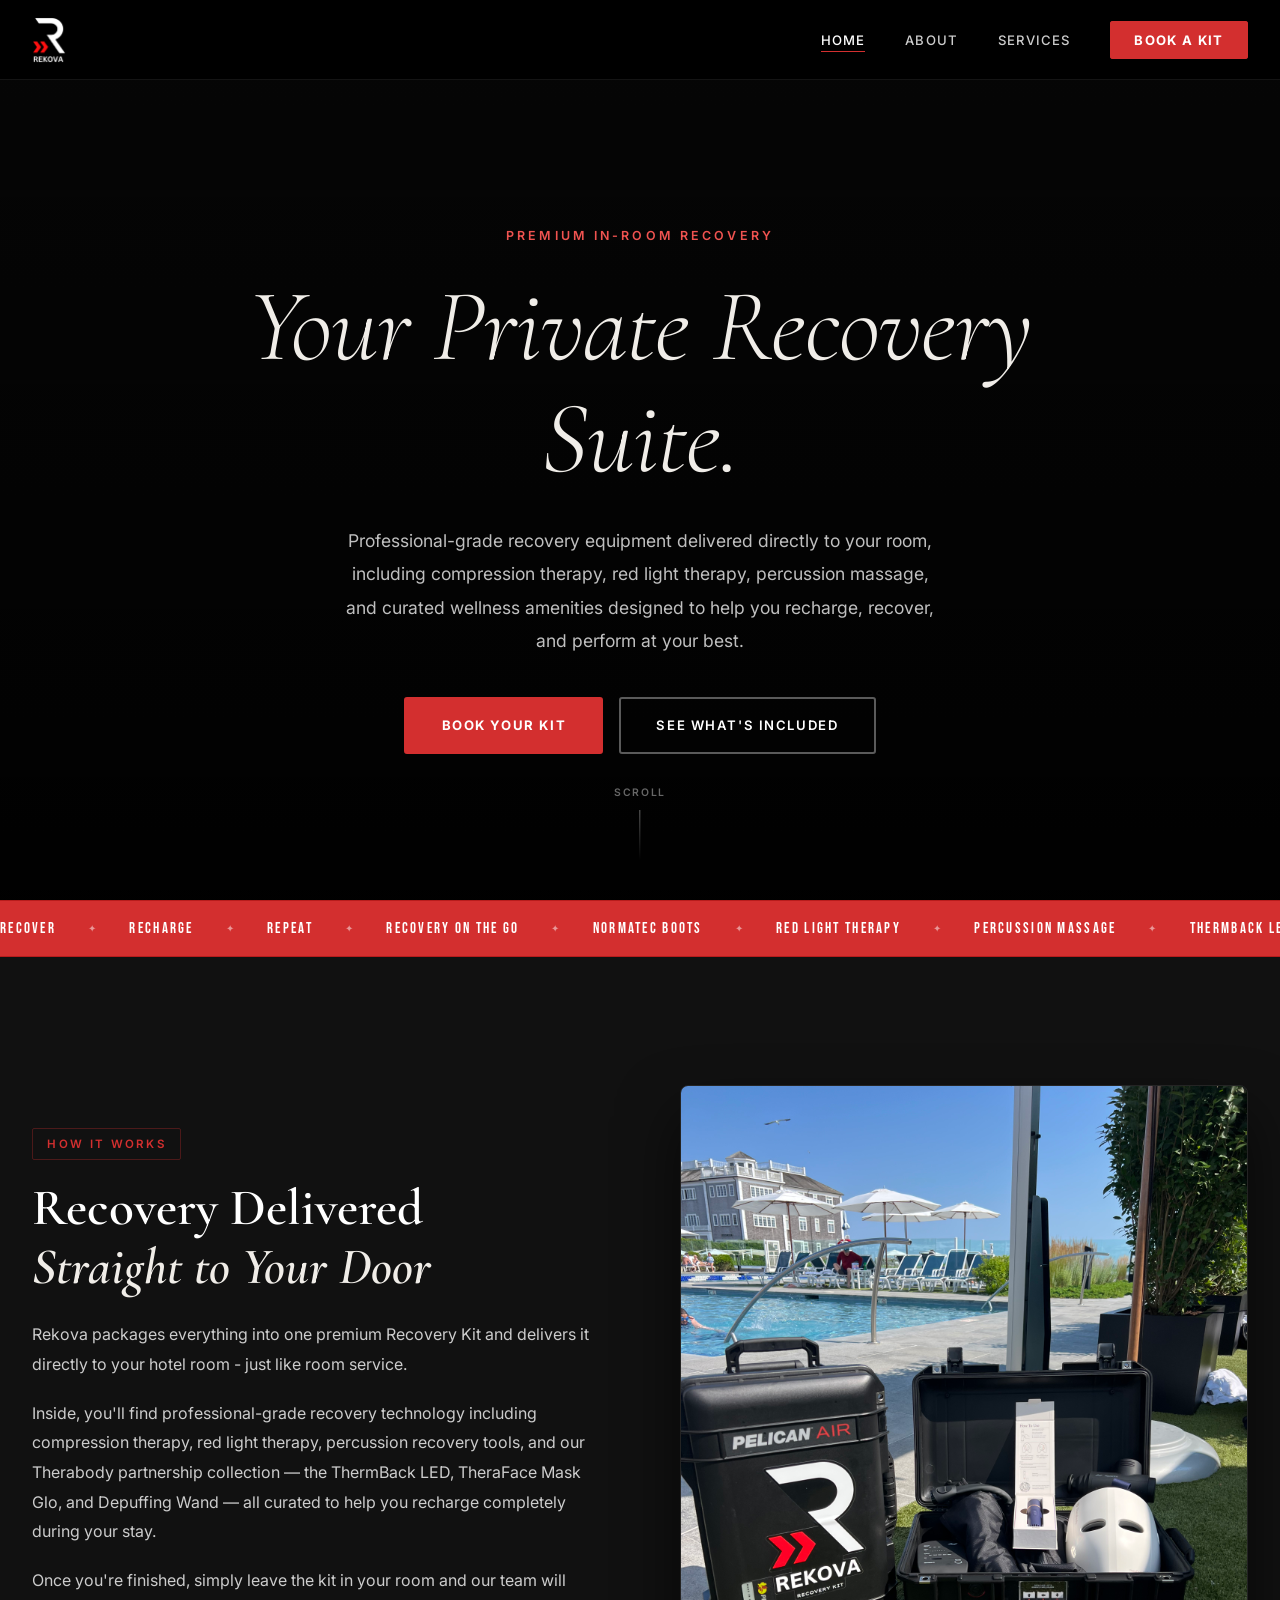
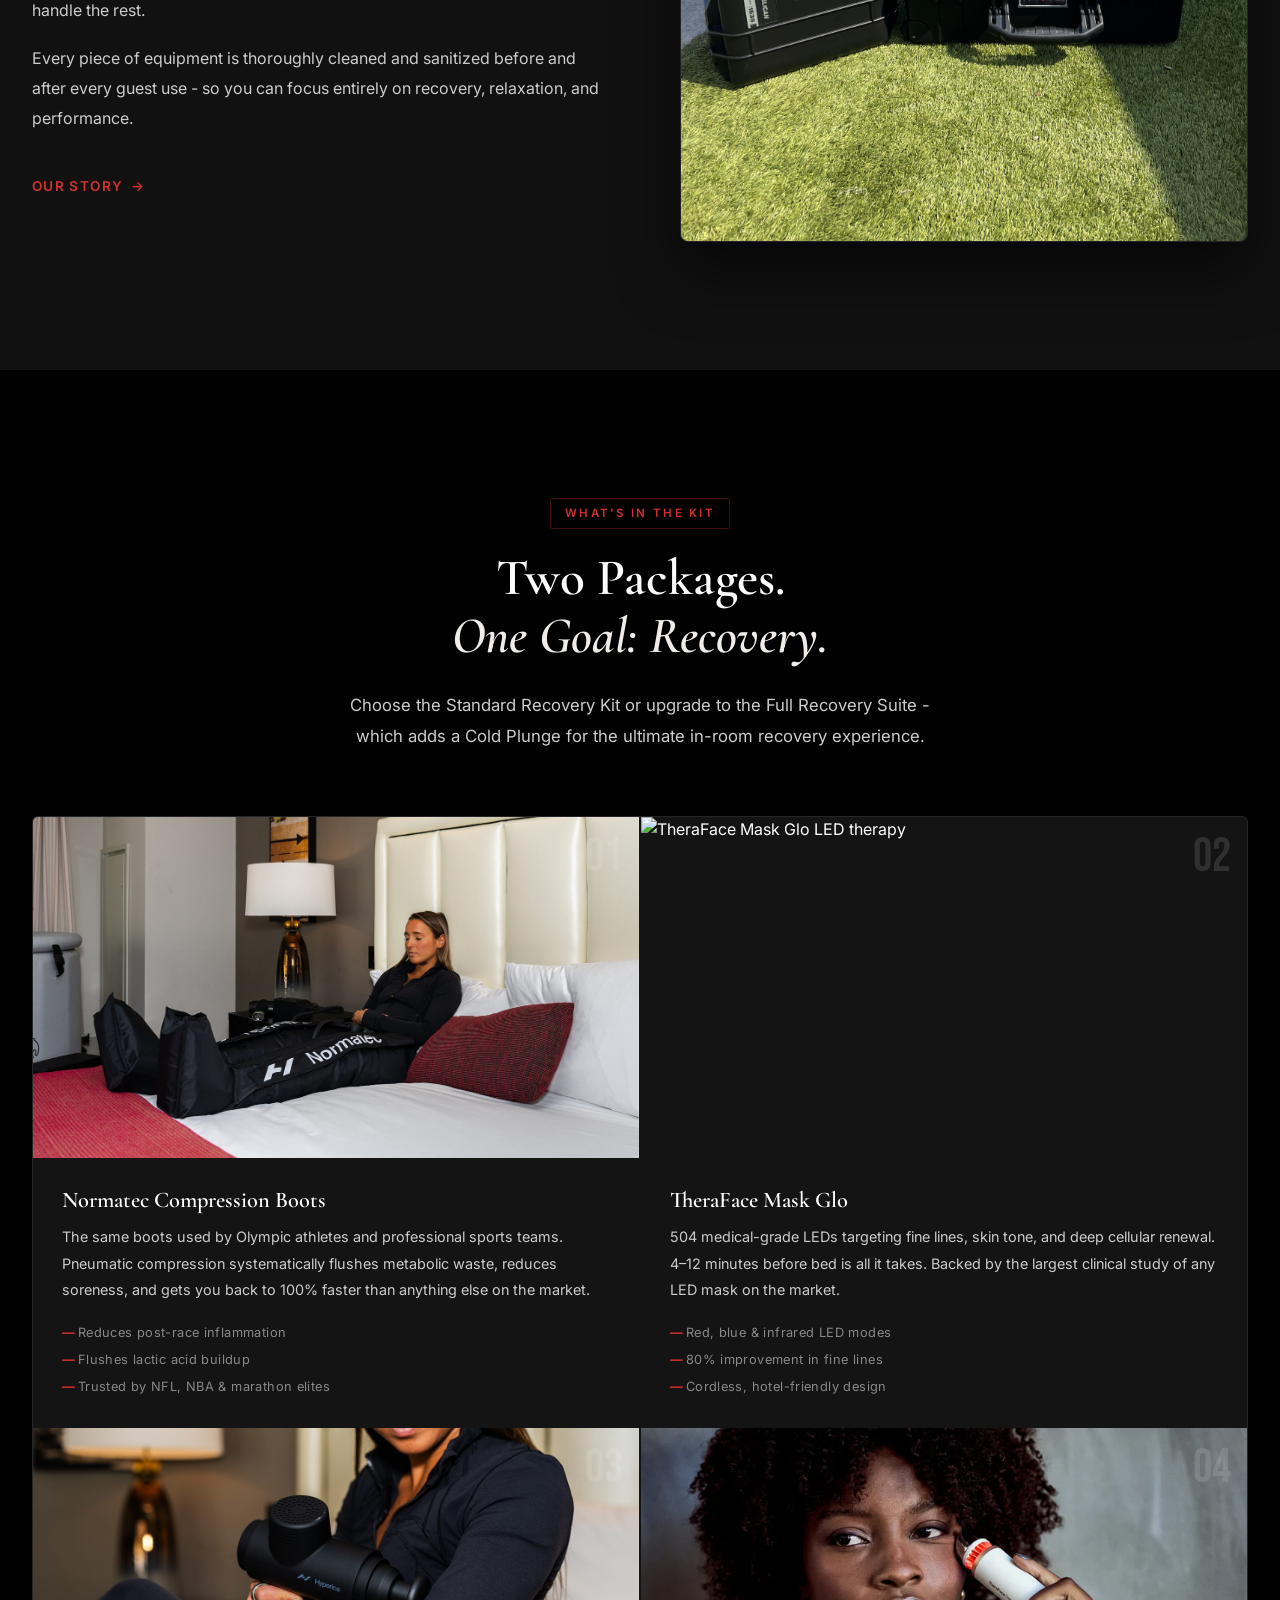
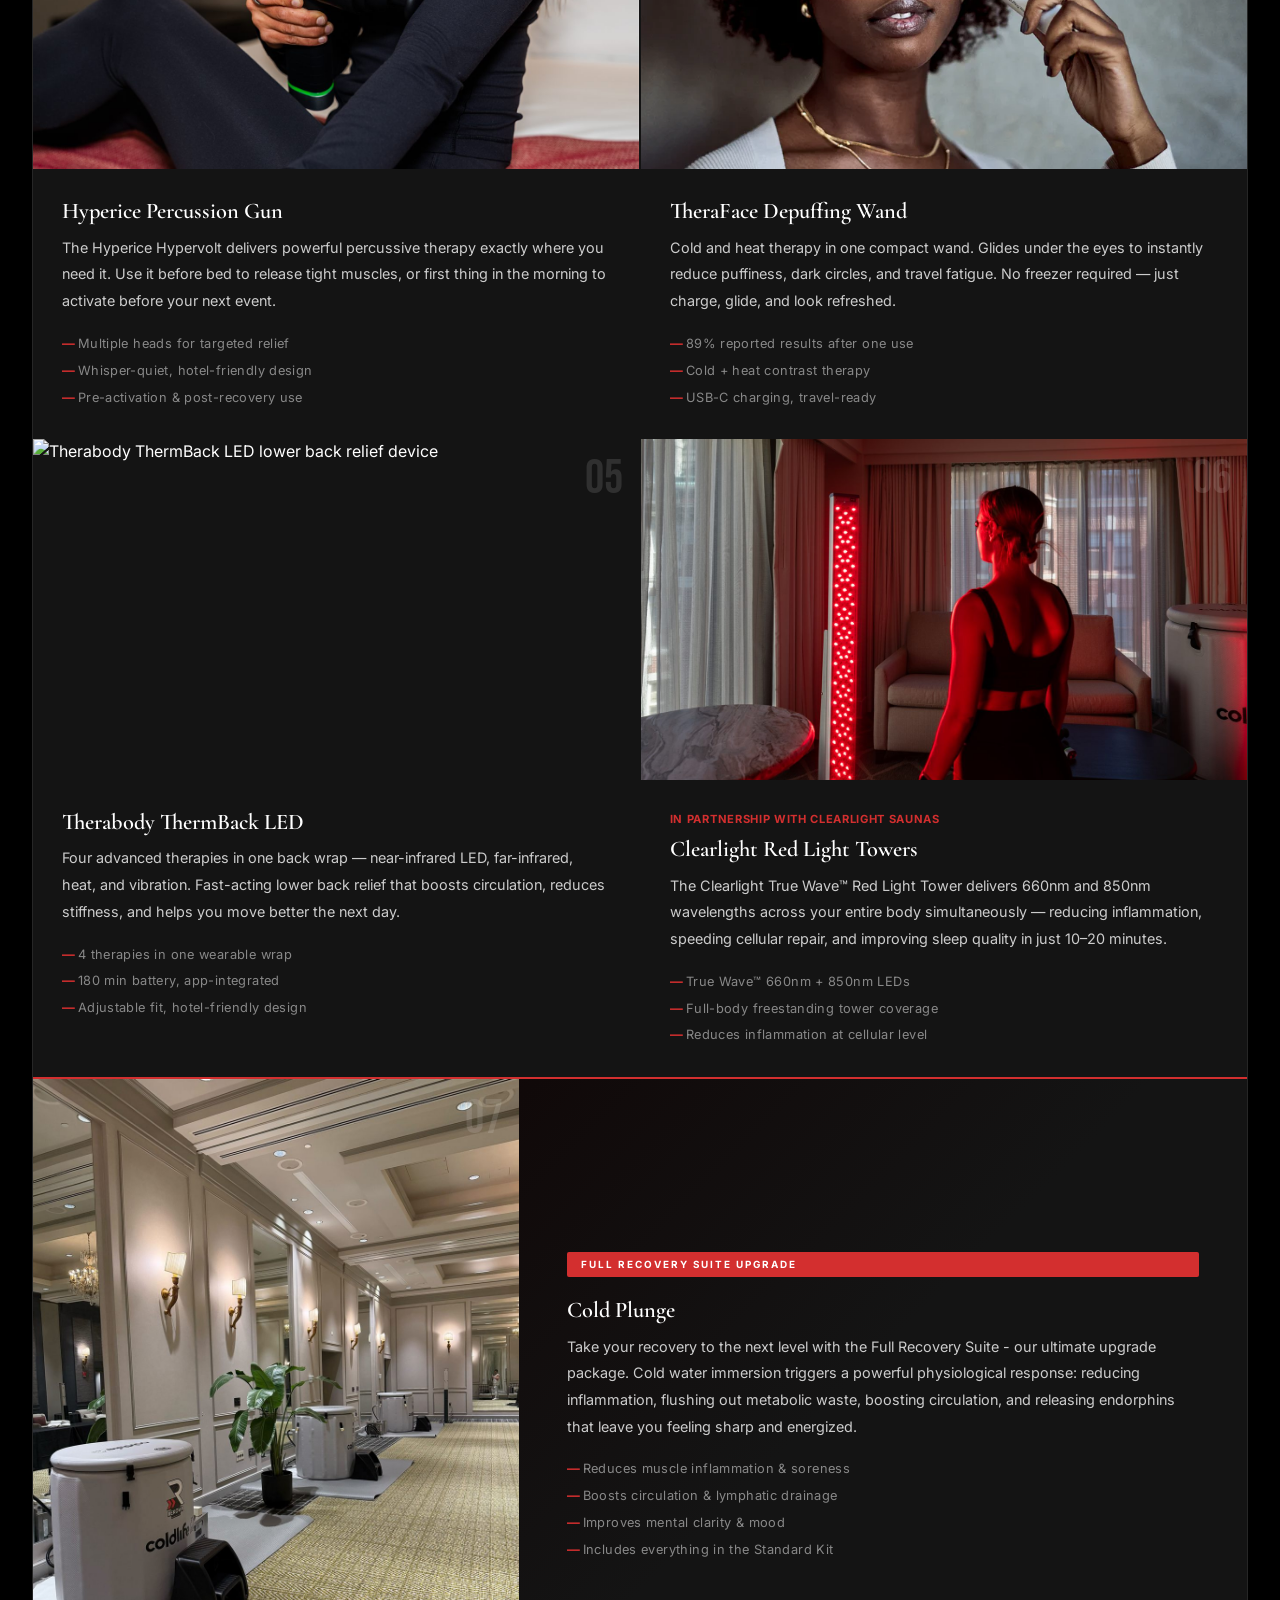
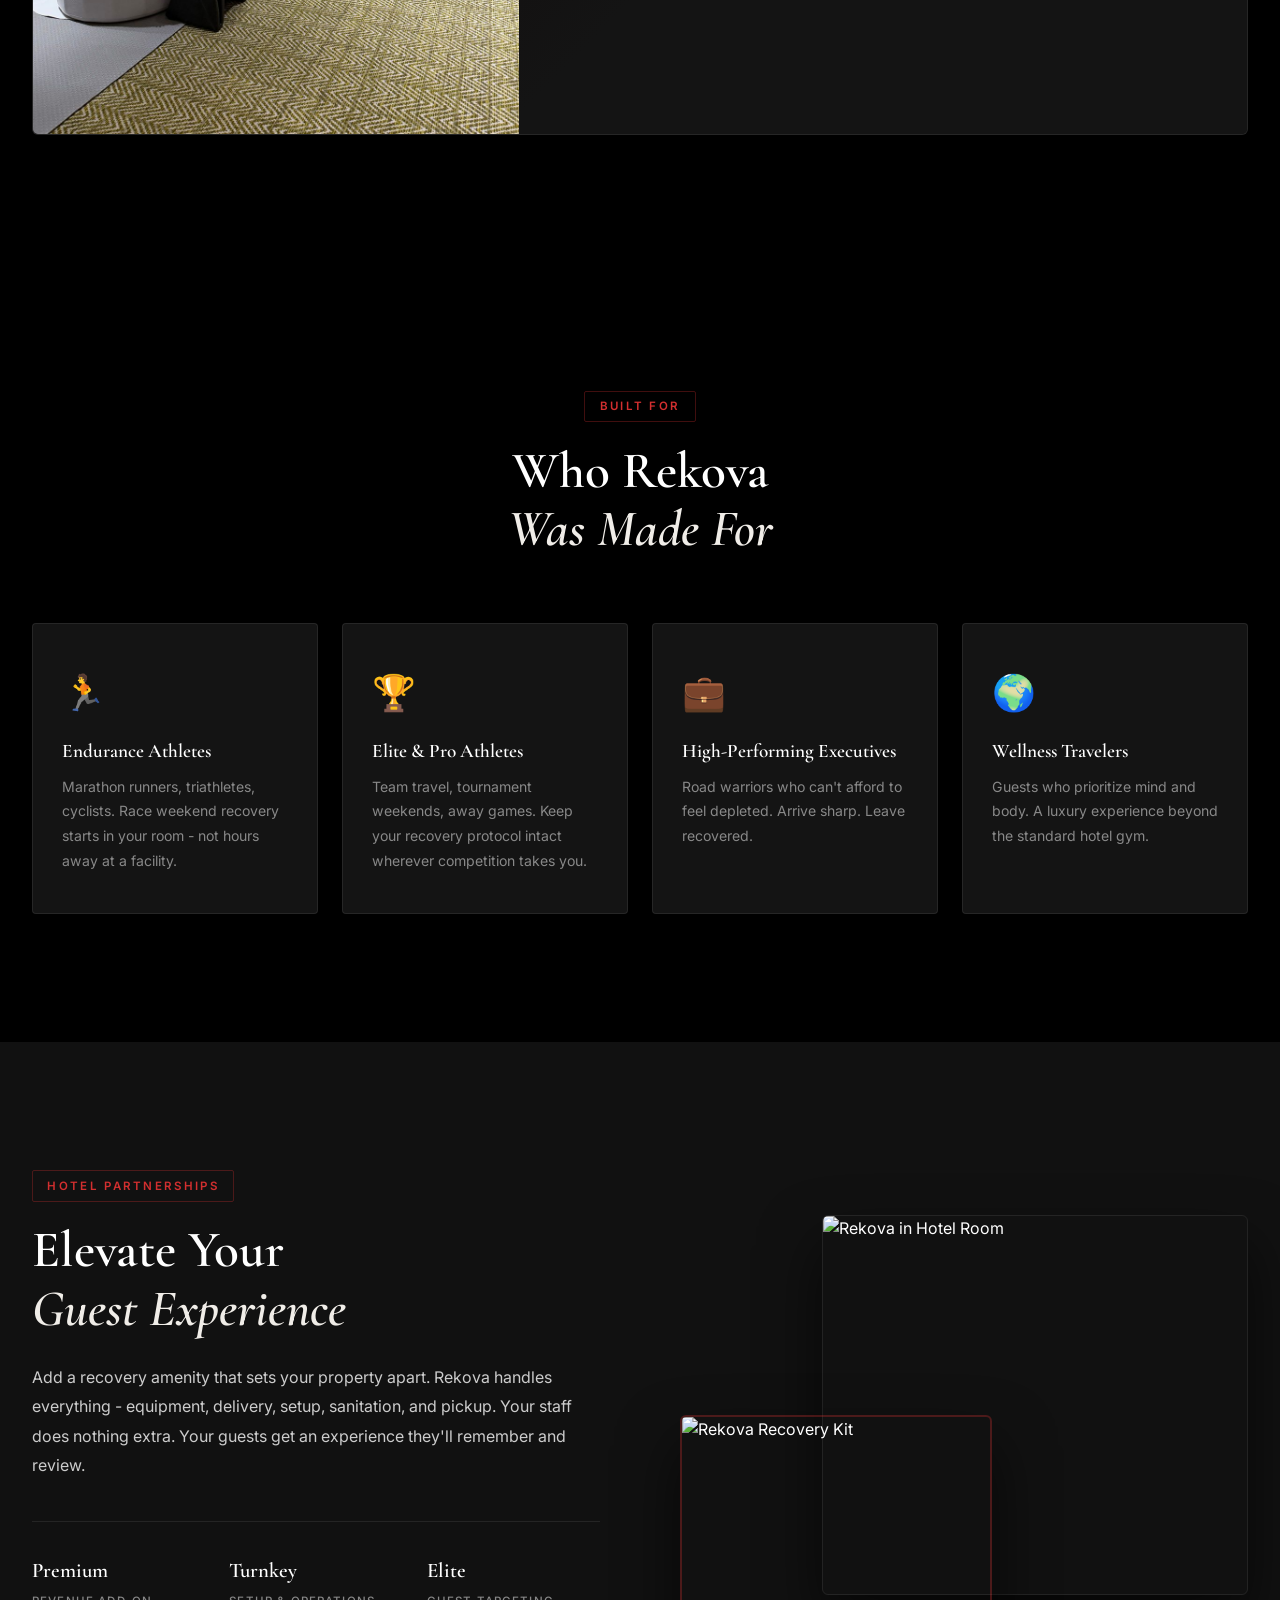
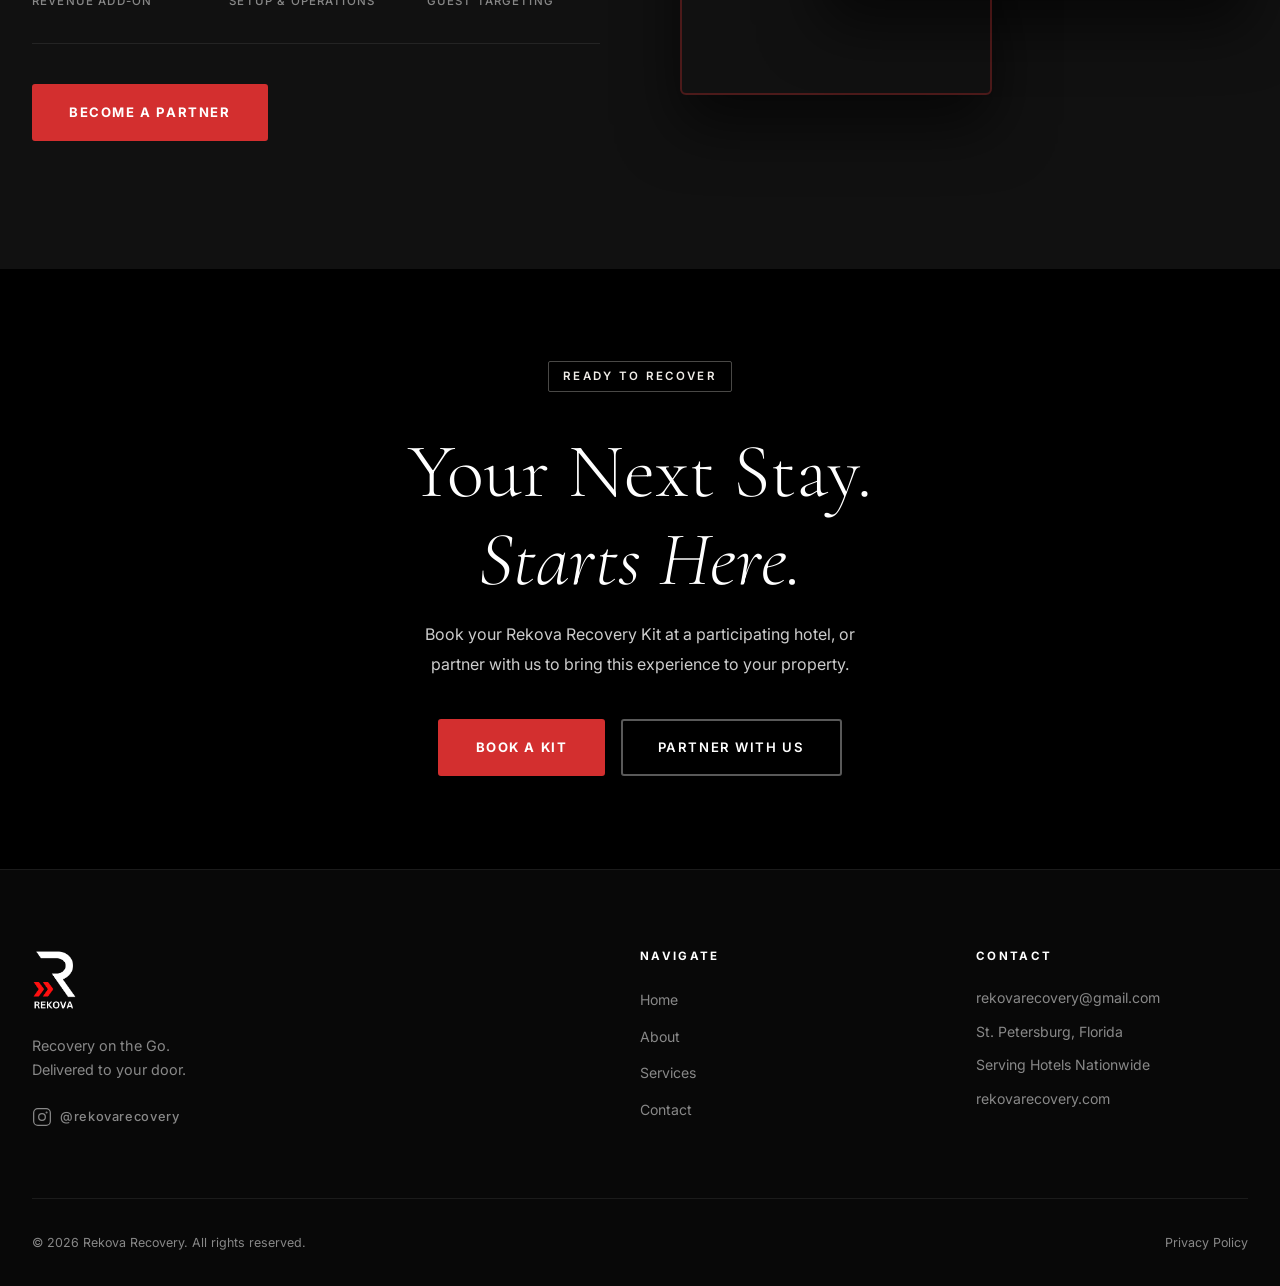
==== commit d9cb4249: "Update How It Works photo to poolside wyshmere-4" ====
--- a/index.html
+++ b/index.html
@@ -97,7 +97,7 @@
                 </div>
                 <div class="model-visual reveal-right">
                     <div class="kit-open-photo">
-                        <img src="wyshmere-1.jpg" alt="Rekova Recovery Kit open showing all equipment inside">
+                        <img src="wyshmere-4.jpg" alt="Rekova Recovery Kit open at Wyshmere Beach Club poolside">
                     </div>
                 </div>
             </div>
